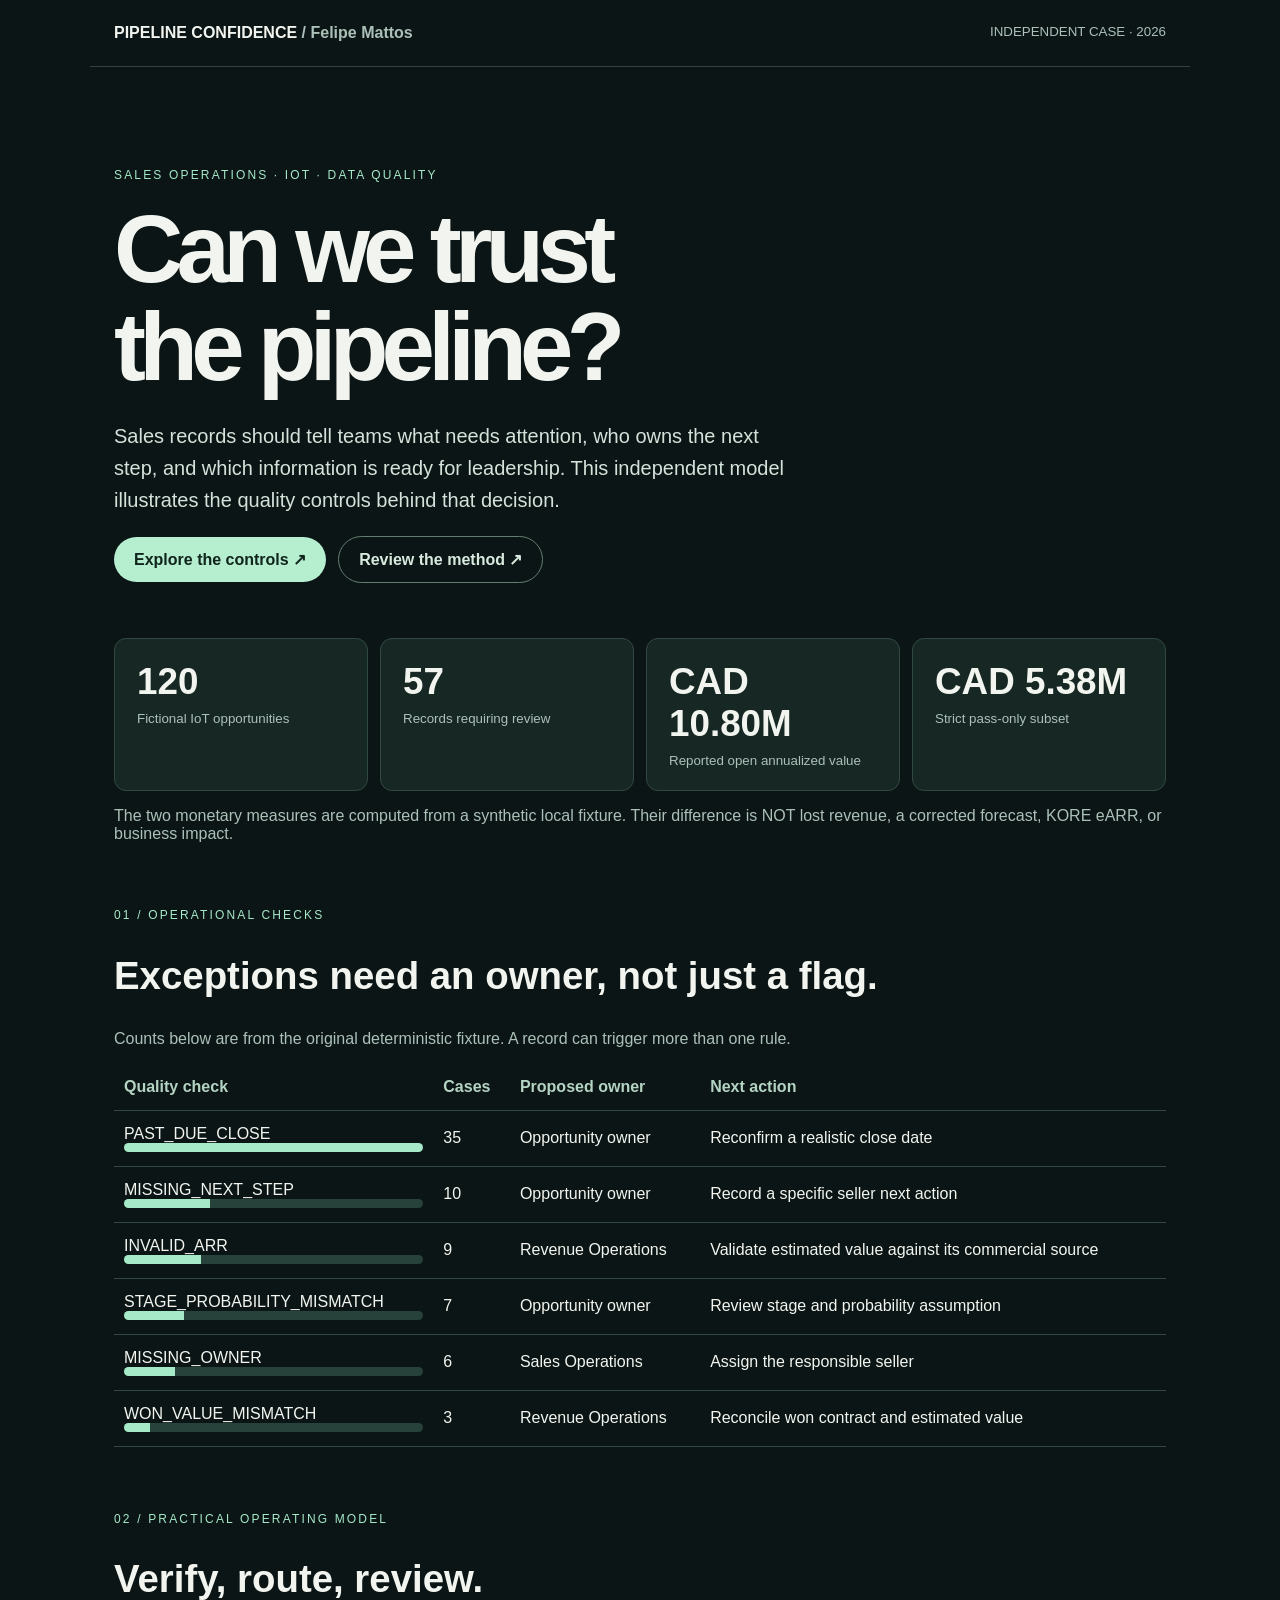
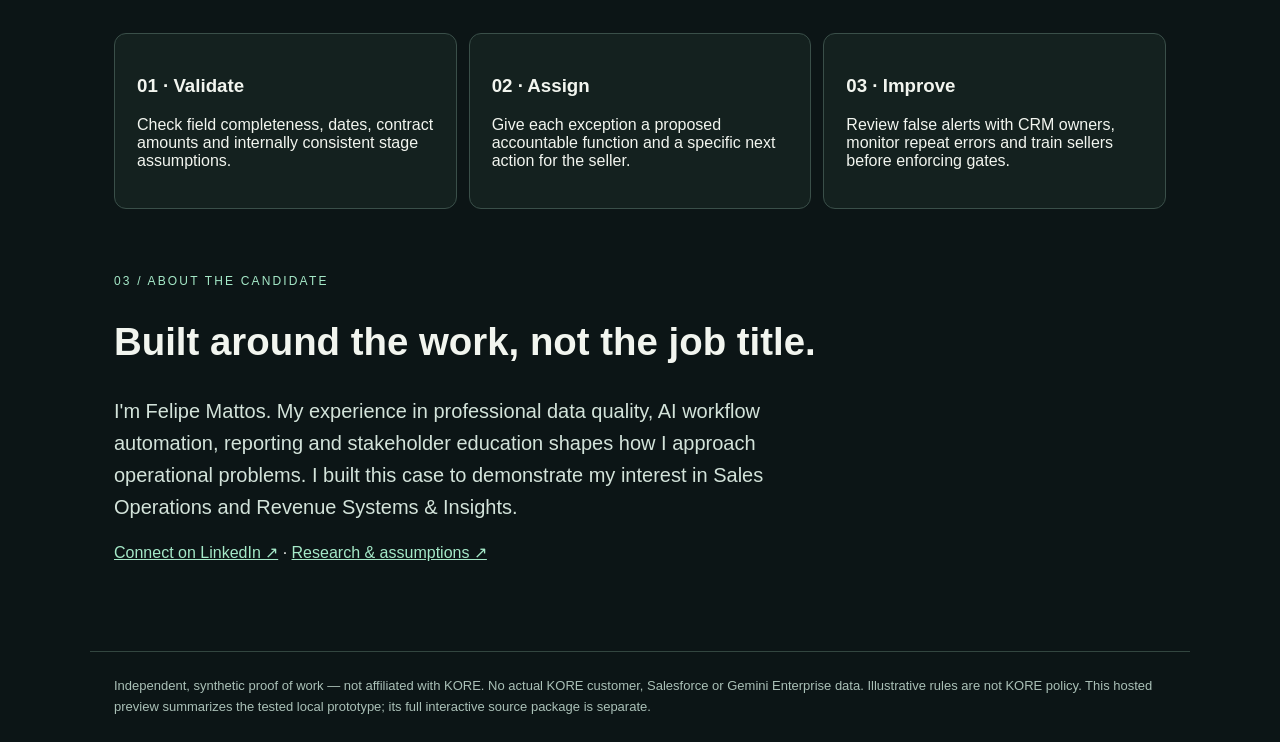
==== index.html @ 3bc719b6 "Publish initial transparent Pipeline Confidence case preview" ====
<!doctype html><html lang="en"><head><meta charset="utf-8"><meta name="viewport" content="width=device-width,initial-scale=1"><title>Pipeline Confidence | Felipe Mattos</title><meta name="description" content="Independent Sales Operations data quality case inspired by KORE. All records and metrics are synthetic."><style>:root{color-scheme:dark;font-family:Inter,Arial,sans-serif}*{box-sizing:border-box}body{background:#0c1516;color:#f2f5ef;margin:0}a{color:#a5e9c8}header,main,footer{max-width:1100px;margin:auto;padding:24px}header{display:flex;justify-content:space-between;border-bottom:1px solid #33413f}small,.muted{color:#abc1b8}h1{font-size:clamp(3rem,8vw,6rem);line-height:1.02;letter-spacing:-.07em;margin:18px 0 24px}h2{font-size:clamp(1.7rem,3vw,2.5rem)}.eyebrow{font-size:12px;letter-spacing:.18em;color:#a5e9c8;text-transform:uppercase}.lead{font-size:1.25rem;max-width:680px;color:#d3e3da;line-height:1.6}.hero{padding:65px 0 55px}.button{display:inline-block;background:#b6eed0;color:#10251c;text-decoration:none;border-radius:30px;padding:13px 20px;font-weight:700;margin-right:12px}.ghost{background:transparent;color:#d8eade;border:1px solid #637e70}.metrics{display:grid;grid-template-columns:repeat(4,1fr);gap:12px}.metric{background:#172824;border:1px solid #304940;border-radius:12px;padding:22px}.metric b{font-size:clamp(1.5rem,3vw,2.3rem);display:block}.metric small{display:block;margin-top:8px}.section{margin:65px 0}.grid{display:grid;grid-template-columns:repeat(3,1fr);gap:12px}.tile{border:1px solid #3a4f49;padding:22px;border-radius:12px;background:#14211f}table{width:100%;border-collapse:collapse;margin-top:16px}th,td{text-align:left;padding:14px 10px;border-bottom:1px solid #334640}th{color:#b4d4c3} .bar{height:9px;background:#27423a;border-radius:20px;overflow:hidden}.bar span{display:block;background:#a5e9c8;height:100%}footer{border-top:1px solid #334640;font-size:13px;color:#aac0b7;line-height:1.6} @media(max-width:750px){.metrics,.grid{grid-template-columns:1fr 1fr}.hero{padding-top:40px}}@media(max-width:500px){.metrics,.grid{grid-template-columns:1fr}header{flex-wrap:wrap;gap:8px}}</style></head><body><header><strong>PIPELINE CONFIDENCE <span class="muted">/ Felipe Mattos</span></strong><small>INDEPENDENT CASE · 2026</small></header><main><section class="hero"><p class="eyebrow">Sales Operations · IoT · Data Quality</p><h1>Can we trust<br>the pipeline?</h1><p class="lead">Sales records should tell teams what needs attention, who owns the next step, and which information is ready for leadership. This independent model illustrates the quality controls behind that decision.</p><a class="button" href="#controls">Explore the controls ↗</a><a class="button ghost" href="https://github.com/felipervm/kore-pipeline-confidence">Review the method ↗</a></section><section class="metrics" aria-label="Synthetic case metrics"><div class="metric"><b>120</b><small>Fictional IoT opportunities</small></div><div class="metric"><b>57</b><small>Records requiring review</small></div><div class="metric"><b>CAD 10.80M</b><small>Reported open annualized value</small></div><div class="metric"><b>CAD 5.38M</b><small>Strict pass-only subset</small></div></section><p class="muted">The two monetary measures are computed from a synthetic local fixture. Their difference is NOT lost revenue, a corrected forecast, KORE eARR, or business impact.</p><section class="section" id="controls"><p class="eyebrow">01 / Operational checks</p><h2>Exceptions need an owner, not just a flag.</h2><p class="muted">Counts below are from the original deterministic fixture. A record can trigger more than one rule.</p><div id="control-list"></div></section><section class="section"><p class="eyebrow">02 / Practical operating model</p><h2>Verify, route, review.</h2><div class="grid"><div class="tile"><h3>01 · Validate</h3><p>Check field completeness, dates, contract amounts and internally consistent stage assumptions.</p></div><div class="tile"><h3>02 · Assign</h3><p>Give each exception a proposed accountable function and a specific next action for the seller.</p></div><div class="tile"><h3>03 · Improve</h3><p>Review false alerts with CRM owners, monitor repeat errors and train sellers before enforcing gates.</p></div></div></section><section class="section"><p class="eyebrow">03 / About the candidate</p><h2>Built around the work, not the job title.</h2><p class="lead">I'm Felipe Mattos. My experience in professional data quality, AI workflow automation, reporting and stakeholder education shapes how I approach operational problems. I built this case to demonstrate my interest in Sales Operations and Revenue Systems & Insights.</p><p><a href="https://www.linkedin.com/in/felipervm/">Connect on LinkedIn ↗</a> · <a href="https://github.com/felipervm/kore-pipeline-confidence/blob/main/PROJECT_CONTEXT.md">Research & assumptions ↗</a></p></section></main><footer>Independent, synthetic proof of work — not affiliated with KORE. No actual KORE customer, Salesforce or Gemini Enterprise data. Illustrative rules are not KORE policy. This hosted preview summarizes the tested local prototype; its full interactive source package is separate.</footer><script>const items=[["PAST_DUE_CLOSE",35,"Opportunity owner","Reconfirm a realistic close date"],["MISSING_NEXT_STEP",10,"Opportunity owner","Record a specific seller next action"],["INVALID_ARR",9,"Revenue Operations","Validate estimated value against its commercial source"],["STAGE_PROBABILITY_MISMATCH",7,"Opportunity owner","Review stage and probability assumption"],["MISSING_OWNER",6,"Sales Operations","Assign the responsible seller"],["WON_VALUE_MISMATCH",3,"Revenue Operations","Reconcile won contract and estimated value"]];document.getElementById('control-list').innerHTML='<table><thead><tr><th>Quality check</th><th>Cases</th><th>Proposed owner</th><th>Next action</th></tr></thead><tbody>'+items.map(x=>'<tr><td>'+x[0]+'<div class="bar"><span style="width:'+(x[1]/35*100)+'%"></span></div></td><td>'+x[1]+'</td><td>'+x[2]+'</td><td>'+x[3]+'</td></tr>').join('')+'</tbody></table>';</script></body></html>
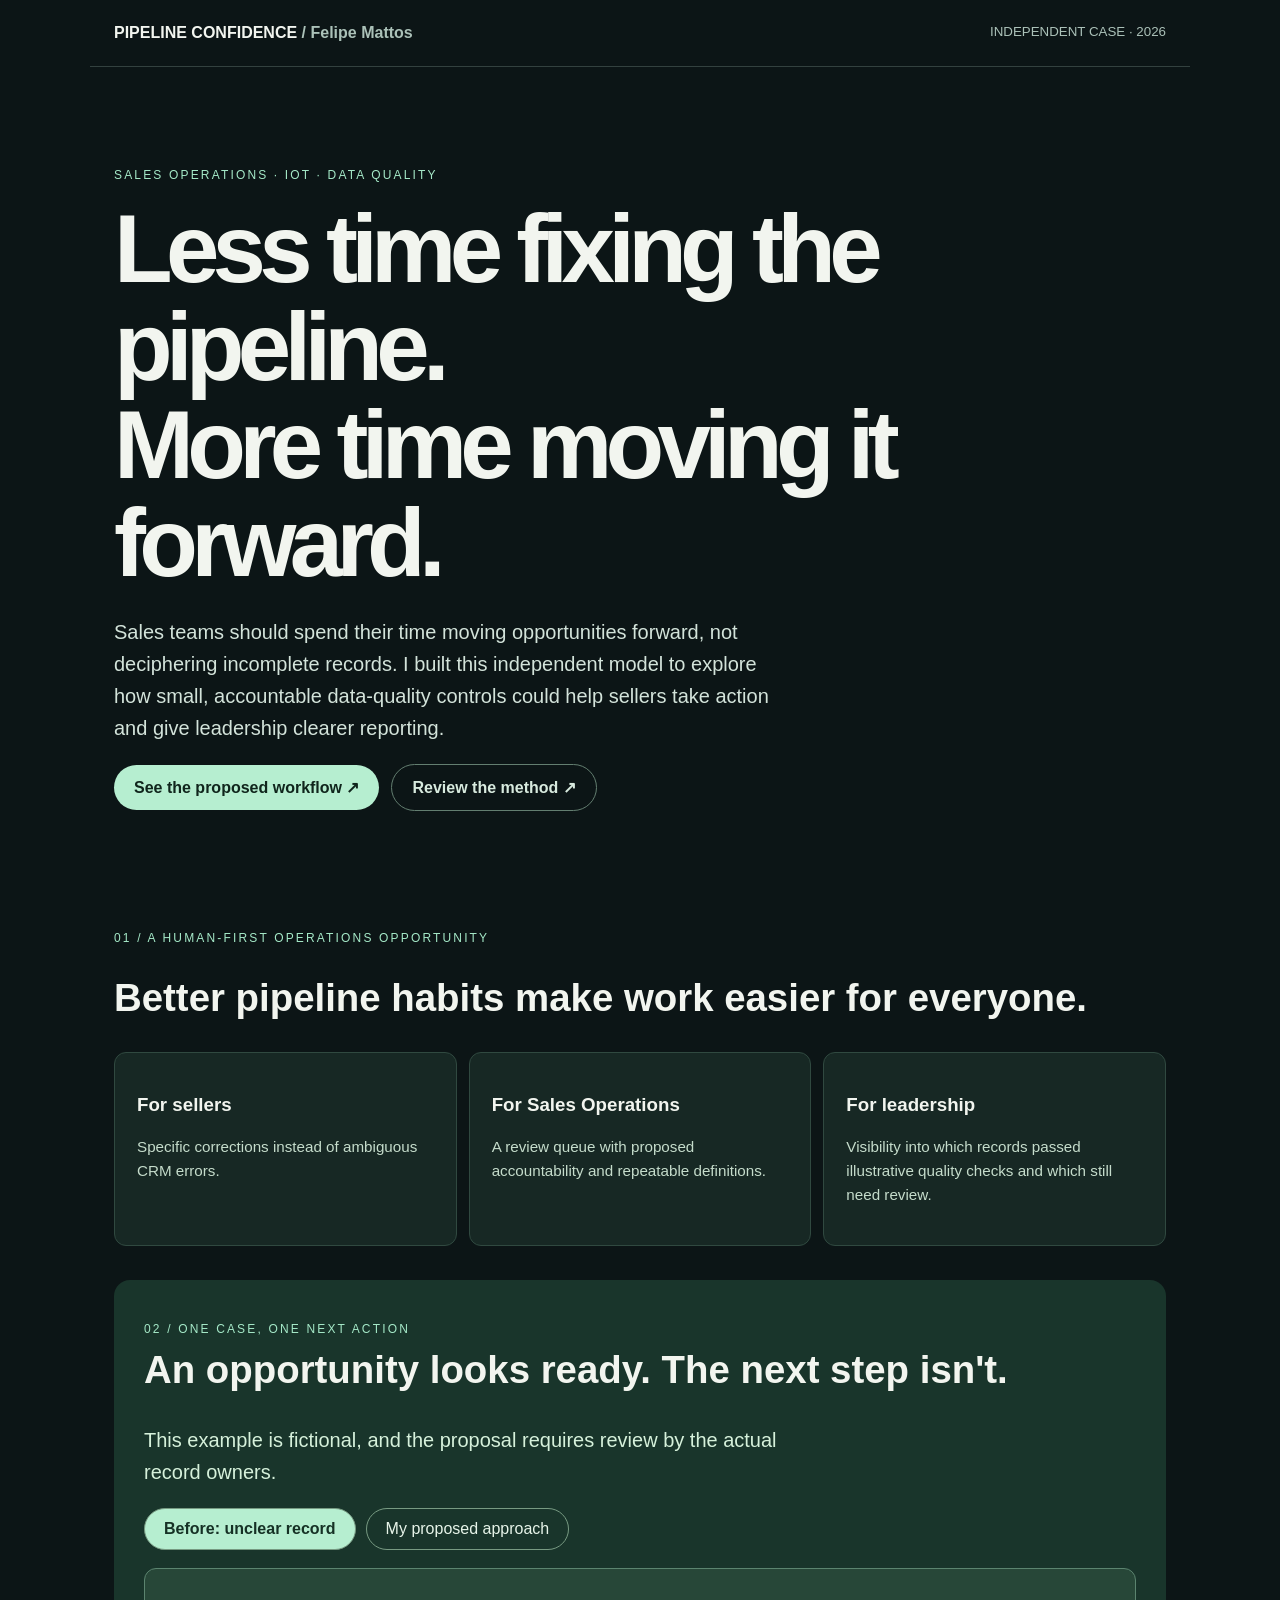
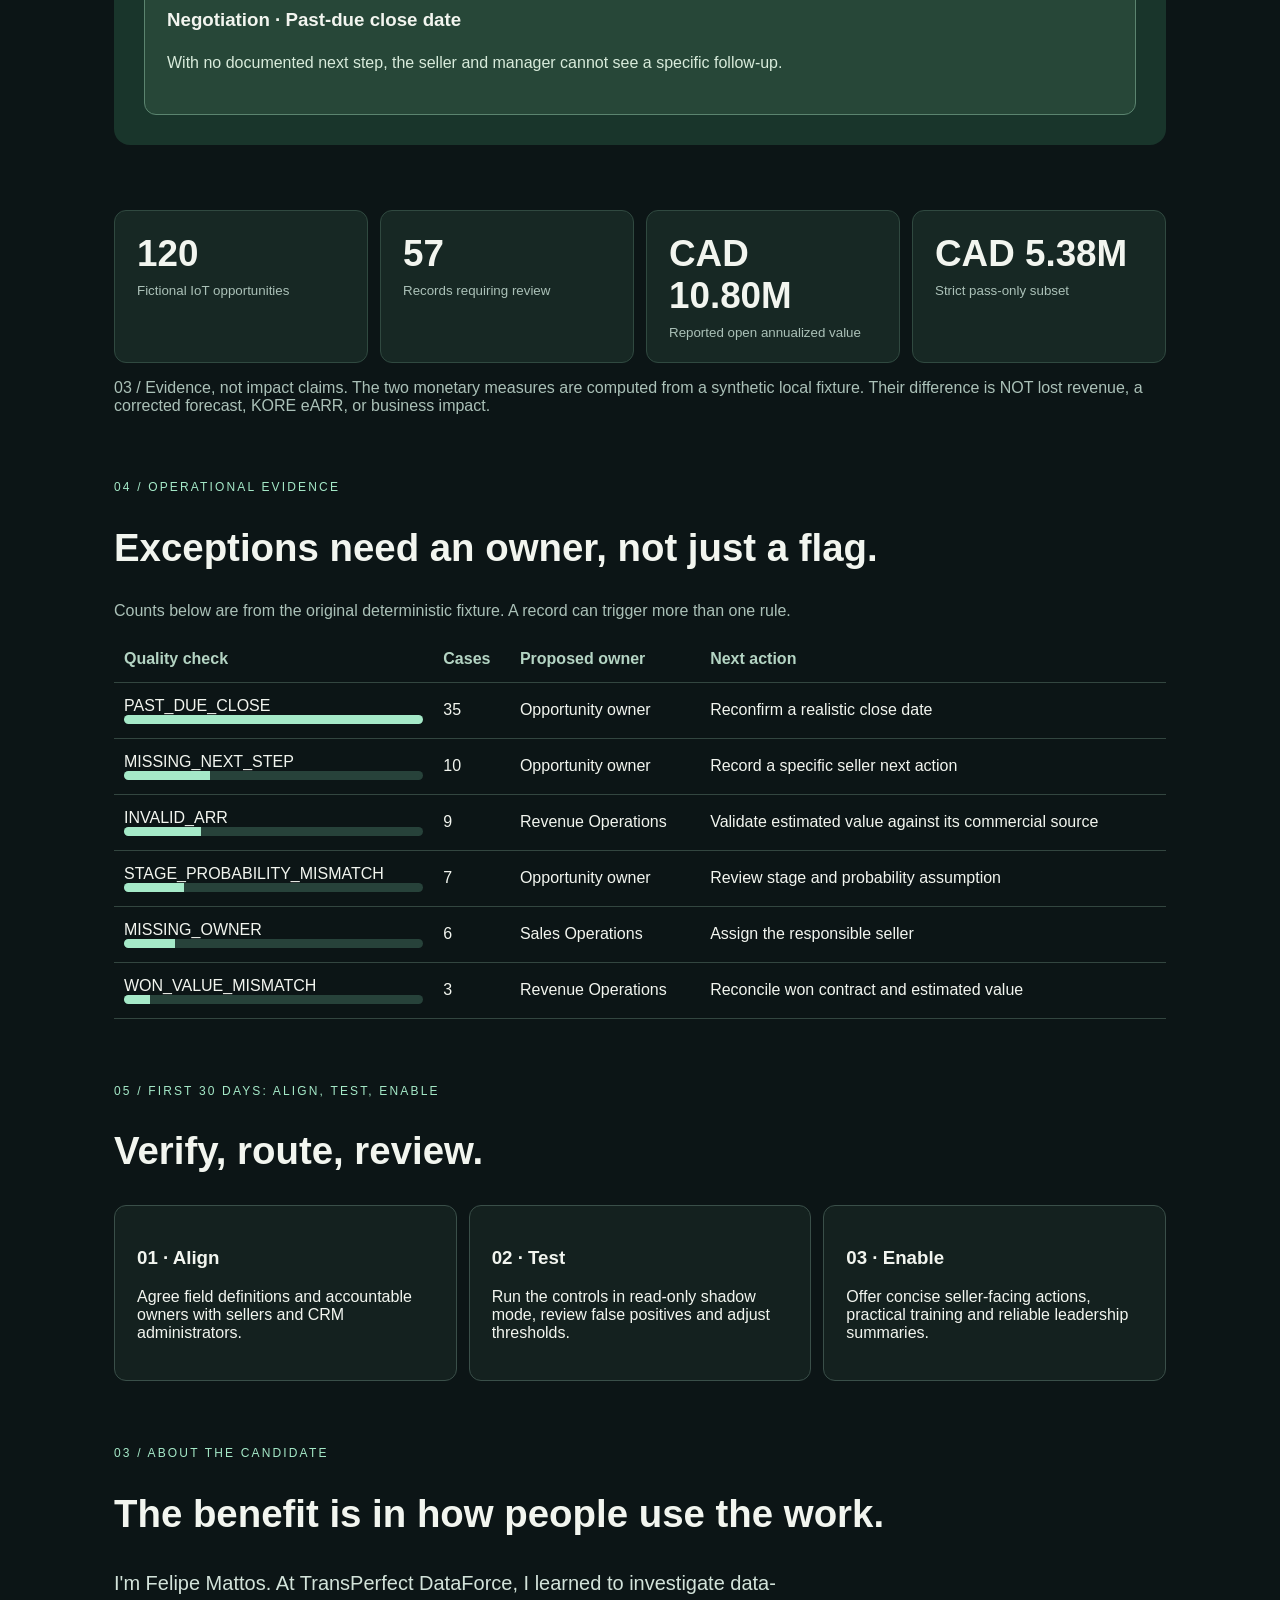
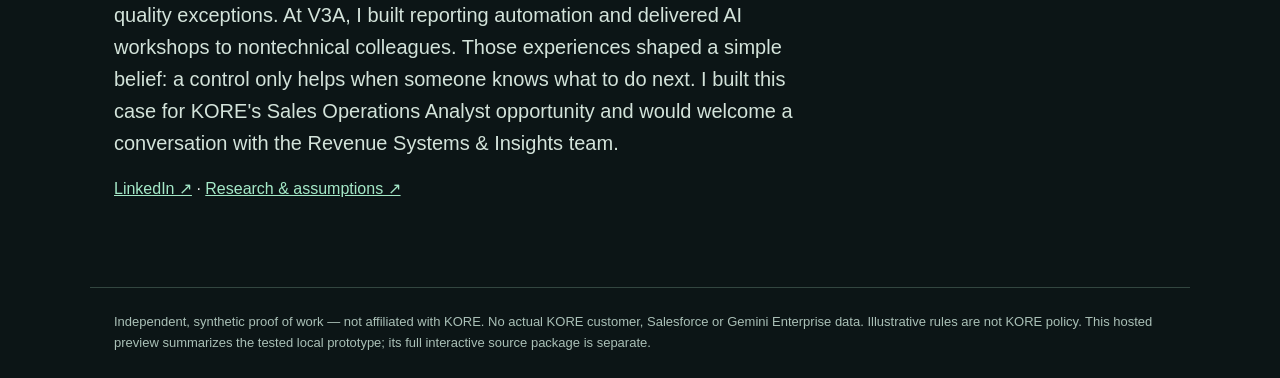
==== commit 5eba26bf: "Reframe public page around seller value and Know Feel Do" ====
--- a/index.html
+++ b/index.html
@@ -1 +1 @@
-<!doctype html><html lang="en"><head><meta charset="utf-8"><meta name="viewport" content="width=device-width,initial-scale=1"><title>Pipeline Confidence | Felipe Mattos</title><meta name="description" content="Independent Sales Operations data quality case inspired by KORE. All records and metrics are synthetic."><style>:root{color-scheme:dark;font-family:Inter,Arial,sans-serif}*{box-sizing:border-box}body{background:#0c1516;color:#f2f5ef;margin:0}a{color:#a5e9c8}header,main,footer{max-width:1100px;margin:auto;padding:24px}header{display:flex;justify-content:space-between;border-bottom:1px solid #33413f}small,.muted{color:#abc1b8}h1{font-size:clamp(3rem,8vw,6rem);line-height:1.02;letter-spacing:-.07em;margin:18px 0 24px}h2{font-size:clamp(1.7rem,3vw,2.5rem)}.eyebrow{font-size:12px;letter-spacing:.18em;color:#a5e9c8;text-transform:uppercase}.lead{font-size:1.25rem;max-width:680px;color:#d3e3da;line-height:1.6}.hero{padding:65px 0 55px}.button{display:inline-block;background:#b6eed0;color:#10251c;text-decoration:none;border-radius:30px;padding:13px 20px;font-weight:700;margin-right:12px}.ghost{background:transparent;color:#d8eade;border:1px solid #637e70}.metrics{display:grid;grid-template-columns:repeat(4,1fr);gap:12px}.metric{background:#172824;border:1px solid #304940;border-radius:12px;padding:22px}.metric b{font-size:clamp(1.5rem,3vw,2.3rem);display:block}.metric small{display:block;margin-top:8px}.section{margin:65px 0}.grid{display:grid;grid-template-columns:repeat(3,1fr);gap:12px}.tile{border:1px solid #3a4f49;padding:22px;border-radius:12px;background:#14211f}table{width:100%;border-collapse:collapse;margin-top:16px}th,td{text-align:left;padding:14px 10px;border-bottom:1px solid #334640}th{color:#b4d4c3} .bar{height:9px;background:#27423a;border-radius:20px;overflow:hidden}.bar span{display:block;background:#a5e9c8;height:100%}footer{border-top:1px solid #334640;font-size:13px;color:#aac0b7;line-height:1.6} @media(max-width:750px){.metrics,.grid{grid-template-columns:1fr 1fr}.hero{padding-top:40px}}@media(max-width:500px){.metrics,.grid{grid-template-columns:1fr}header{flex-wrap:wrap;gap:8px}}</style></head><body><header><strong>PIPELINE CONFIDENCE <span class="muted">/ Felipe Mattos</span></strong><small>INDEPENDENT CASE · 2026</small></header><main><section class="hero"><p class="eyebrow">Sales Operations · IoT · Data Quality</p><h1>Can we trust<br>the pipeline?</h1><p class="lead">Sales records should tell teams what needs attention, who owns the next step, and which information is ready for leadership. This independent model illustrates the quality controls behind that decision.</p><a class="button" href="#controls">Explore the controls ↗</a><a class="button ghost" href="https://github.com/felipervm/kore-pipeline-confidence">Review the method ↗</a></section><section class="metrics" aria-label="Synthetic case metrics"><div class="metric"><b>120</b><small>Fictional IoT opportunities</small></div><div class="metric"><b>57</b><small>Records requiring review</small></div><div class="metric"><b>CAD 10.80M</b><small>Reported open annualized value</small></div><div class="metric"><b>CAD 5.38M</b><small>Strict pass-only subset</small></div></section><p class="muted">The two monetary measures are computed from a synthetic local fixture. Their difference is NOT lost revenue, a corrected forecast, KORE eARR, or business impact.</p><section class="section" id="controls"><p class="eyebrow">01 / Operational checks</p><h2>Exceptions need an owner, not just a flag.</h2><p class="muted">Counts below are from the original deterministic fixture. A record can trigger more than one rule.</p><div id="control-list"></div></section><section class="section"><p class="eyebrow">02 / Practical operating model</p><h2>Verify, route, review.</h2><div class="grid"><div class="tile"><h3>01 · Validate</h3><p>Check field completeness, dates, contract amounts and internally consistent stage assumptions.</p></div><div class="tile"><h3>02 · Assign</h3><p>Give each exception a proposed accountable function and a specific next action for the seller.</p></div><div class="tile"><h3>03 · Improve</h3><p>Review false alerts with CRM owners, monitor repeat errors and train sellers before enforcing gates.</p></div></div></section><section class="section"><p class="eyebrow">03 / About the candidate</p><h2>Built around the work, not the job title.</h2><p class="lead">I'm Felipe Mattos. My experience in professional data quality, AI workflow automation, reporting and stakeholder education shapes how I approach operational problems. I built this case to demonstrate my interest in Sales Operations and Revenue Systems & Insights.</p><p><a href="https://www.linkedin.com/in/felipervm/">Connect on LinkedIn ↗</a> · <a href="https://github.com/felipervm/kore-pipeline-confidence/blob/main/PROJECT_CONTEXT.md">Research & assumptions ↗</a></p></section></main><footer>Independent, synthetic proof of work — not affiliated with KORE. No actual KORE customer, Salesforce or Gemini Enterprise data. Illustrative rules are not KORE policy. This hosted preview summarizes the tested local prototype; its full interactive source package is separate.</footer><script>const items=[["PAST_DUE_CLOSE",35,"Opportunity owner","Reconfirm a realistic close date"],["MISSING_NEXT_STEP",10,"Opportunity owner","Record a specific seller next action"],["INVALID_ARR",9,"Revenue Operations","Validate estimated value against its commercial source"],["STAGE_PROBABILITY_MISMATCH",7,"Opportunity owner","Review stage and probability assumption"],["MISSING_OWNER",6,"Sales Operations","Assign the responsible seller"],["WON_VALUE_MISMATCH",3,"Revenue Operations","Reconcile won contract and estimated value"]];document.getElementById('control-list').innerHTML='<table><thead><tr><th>Quality check</th><th>Cases</th><th>Proposed owner</th><th>Next action</th></tr></thead><tbody>'+items.map(x=>'<tr><td>'+x[0]+'<div class="bar"><span style="width:'+(x[1]/35*100)+'%"></span></div></td><td>'+x[1]+'</td><td>'+x[2]+'</td><td>'+x[3]+'</td></tr>').join('')+'</tbody></table>';</script></body></html>+<!doctype html><html lang="en"><head><meta charset="utf-8"><meta name="viewport" content="width=device-width,initial-scale=1"><title>Pipeline Confidence | Felipe Mattos</title><meta name="description" content="Independent Sales Operations data quality case inspired by KORE. All records and metrics are synthetic."><style>:root{color-scheme:dark;font-family:Inter,Arial,sans-serif}*{box-sizing:border-box}body{background:#0c1516;color:#f2f5ef;margin:0}a{color:#a5e9c8}header,main,footer{max-width:1100px;margin:auto;padding:24px}header{display:flex;justify-content:space-between;border-bottom:1px solid #33413f}small,.muted{color:#abc1b8}h1{font-size:clamp(3rem,8vw,6rem);line-height:1.02;letter-spacing:-.07em;margin:18px 0 24px}h2{font-size:clamp(1.7rem,3vw,2.5rem)}.eyebrow{font-size:12px;letter-spacing:.18em;color:#a5e9c8;text-transform:uppercase}.lead{font-size:1.25rem;max-width:680px;color:#d3e3da;line-height:1.6}.hero{padding:65px 0 55px}.button{display:inline-block;background:#b6eed0;color:#10251c;text-decoration:none;border-radius:30px;padding:13px 20px;font-weight:700;margin-right:12px}.ghost{background:transparent;color:#d8eade;border:1px solid #637e70}.metrics{display:grid;grid-template-columns:repeat(4,1fr);gap:12px}.metric{background:#172824;border:1px solid #304940;border-radius:12px;padding:22px}.metric b{font-size:clamp(1.5rem,3vw,2.3rem);display:block}.metric small{display:block;margin-top:8px}.section{margin:65px 0}.grid{display:grid;grid-template-columns:repeat(3,1fr);gap:12px}.tile{border:1px solid #3a4f49;padding:22px;border-radius:12px;background:#14211f}table{width:100%;border-collapse:collapse;margin-top:16px}th,td{text-align:left;padding:14px 10px;border-bottom:1px solid #334640}th{color:#b4d4c3} .bar{height:9px;background:#27423a;border-radius:20px;overflow:hidden}.bar span{display:block;background:#a5e9c8;height:100%}footer{border-top:1px solid #334640;font-size:13px;color:#aac0b7;line-height:1.6} @media(max-width:750px){.metrics,.grid{grid-template-columns:1fr 1fr}.hero{padding-top:40px}}@media(max-width:500px){.metrics,.grid{grid-template-columns:1fr}header{flex-wrap:wrap;gap:8px}}.story{background:#19352b;border-radius:16px;padding:30px;margin-top:34px}.story h2{margin-top:6px}.story .lead{color:#d6f1db}.story-buttons{display:flex;gap:10px;flex-wrap:wrap;margin:18px 0}.story-buttons button{font:inherit;border:1px solid #779a82;border-radius:25px;padding:11px 19px;background:transparent;color:#e7f4e9;cursor:pointer}.story-buttons button[aria-pressed="true"]{background:#b6eed0;color:#163125;font-weight:700}.story-result{border:1px solid #5b846f;border-radius:12px;padding:22px;background:#274738;min-height:130px}.story-result p{line-height:1.6;color:#d8ebdb}.proof{display:grid;grid-template-columns:repeat(3,1fr);gap:12px}.proof div{background:#172824;border:1px solid #304940;border-radius:12px;padding:22px}.proof p{color:#c5dccb;font-size:.95rem;line-height:1.6}@media(max-width:720px){.proof{grid-template-columns:1fr}}@media(prefers-reduced-motion:reduce){html{scroll-behavior:auto}}</style></head><body><header><strong>PIPELINE CONFIDENCE <span class="muted">/ Felipe Mattos</span></strong><small>INDEPENDENT CASE · 2026</small></header><main><section class="hero"><p class="eyebrow">Sales Operations · IoT · Data Quality</p><h1>Less time fixing the pipeline.<br>More time moving it forward.</h1><p class="lead">Sales teams should spend their time moving opportunities forward, not deciphering incomplete records. I built this independent model to explore how small, accountable data-quality controls could help sellers take action and give leadership clearer reporting.</p><a class="button" href="#workflow">See the proposed workflow ↗</a><a class="button ghost" href="https://github.com/felipervm/kore-pipeline-confidence">Review the method ↗</a></section><section id="workflow" class="section"><p class="eyebrow">01 / A human-first operations opportunity</p><h2>Better pipeline habits make work easier for everyone.</h2><div class="proof"><div><h3>For sellers</h3><p>Specific corrections instead of ambiguous CRM errors.</p></div><div><h3>For Sales Operations</h3><p>A review queue with proposed accountability and repeatable definitions.</p></div><div><h3>For leadership</h3><p>Visibility into which records passed illustrative quality checks and which still need review.</p></div></div><div class="story"><p class="eyebrow">02 / One case, one next action</p><h2>An opportunity looks ready. The next step isn't.</h2><p class="lead">This example is fictional, and the proposal requires review by the actual record owners.</p><div class="story-buttons"><button id="case-before" aria-pressed="true">Before: unclear record</button><button id="case-after" aria-pressed="false">My proposed approach</button></div><div class="story-result" id="case-result" aria-live="polite"><h3>Negotiation · Past-due close date</h3><p>With no documented next step, the seller and manager cannot see a specific follow-up.</p></div></div></section><section class="metrics" aria-label="Synthetic case metrics"><div class="metric"><b>120</b><small>Fictional IoT opportunities</small></div><div class="metric"><b>57</b><small>Records requiring review</small></div><div class="metric"><b>CAD 10.80M</b><small>Reported open annualized value</small></div><div class="metric"><b>CAD 5.38M</b><small>Strict pass-only subset</small></div></section><p class="muted">03 / Evidence, not impact claims. The two monetary measures are computed from a synthetic local fixture. Their difference is NOT lost revenue, a corrected forecast, KORE eARR, or business impact.</p><section class="section" id="controls"><p class="eyebrow">04 / Operational evidence</p><h2>Exceptions need an owner, not just a flag.</h2><p class="muted">Counts below are from the original deterministic fixture. A record can trigger more than one rule.</p><div id="control-list"></div></section><section class="section"><p class="eyebrow">05 / First 30 days: align, test, enable</p><h2>Verify, route, review.</h2><div class="grid"><div class="tile"><h3>01 · Align</h3><p>Agree field definitions and accountable owners with sellers and CRM administrators.</p></div><div class="tile"><h3>02 · Test</h3><p>Run the controls in read-only shadow mode, review false positives and adjust thresholds.</p></div><div class="tile"><h3>03 · Enable</h3><p>Offer concise seller-facing actions, practical training and reliable leadership summaries.</p></div></div></section><section class="section"><p class="eyebrow">03 / About the candidate</p><h2>The benefit is in how people use the work.</h2><p class="lead">I'm Felipe Mattos. At TransPerfect DataForce, I learned to investigate data-quality exceptions. At V3A, I built reporting automation and delivered AI workshops to nontechnical colleagues. Those experiences shaped a simple belief: a control only helps when someone knows what to do next. I built this case for KORE's Sales Operations Analyst opportunity and would welcome a conversation with the Revenue Systems & Insights team.</p><p><a href="https://www.linkedin.com/in/felipervm/">LinkedIn ↗</a> · <a href="https://github.com/felipervm/kore-pipeline-confidence/blob/main/PROJECT_CONTEXT.md">Research & assumptions ↗</a></p></section></main><footer>Independent, synthetic proof of work — not affiliated with KORE. No actual KORE customer, Salesforce or Gemini Enterprise data. Illustrative rules are not KORE policy. This hosted preview summarizes the tested local prototype; its full interactive source package is separate.</footer><script>const items=[["PAST_DUE_CLOSE",35,"Opportunity owner","Reconfirm a realistic close date"],["MISSING_NEXT_STEP",10,"Opportunity owner","Record a specific seller next action"],["INVALID_ARR",9,"Revenue Operations","Validate estimated value against its commercial source"],["STAGE_PROBABILITY_MISMATCH",7,"Opportunity owner","Review stage and probability assumption"],["MISSING_OWNER",6,"Sales Operations","Assign the responsible seller"],["WON_VALUE_MISMATCH",3,"Revenue Operations","Reconcile won contract and estimated value"]];document.getElementById('control-list').innerHTML='<table><thead><tr><th>Quality check</th><th>Cases</th><th>Proposed owner</th><th>Next action</th></tr></thead><tbody>'+items.map(x=>'<tr><td>'+x[0]+'<div class="bar"><span style="width:'+(x[1]/35*100)+'%"></span></div></td><td>'+x[1]+'</td><td>'+x[2]+'</td><td>'+x[3]+'</td></tr>').join('')+'</tbody></table>';</script><script>const b=document.getElementById('case-before'),a=document.getElementById('case-after'),r=document.getElementById('case-result');function scenario(done){b.setAttribute('aria-pressed',String(!done));a.setAttribute('aria-pressed',String(done));r.innerHTML=done?'<h3>One exception. One accountable next step.</h3><p>Flag the missing next step and stale date. Propose a request to the opportunity owner, with Sales Operations tracking the unresolved item. No automatic CRM change or commercial approval.</p>':'<h3>Negotiation · Past-due close date</h3><p>With no documented next step, the seller and manager cannot see a specific follow-up.</p>'}b.onclick=()=>scenario(false);a.onclick=()=>scenario(true)</script></body></html>
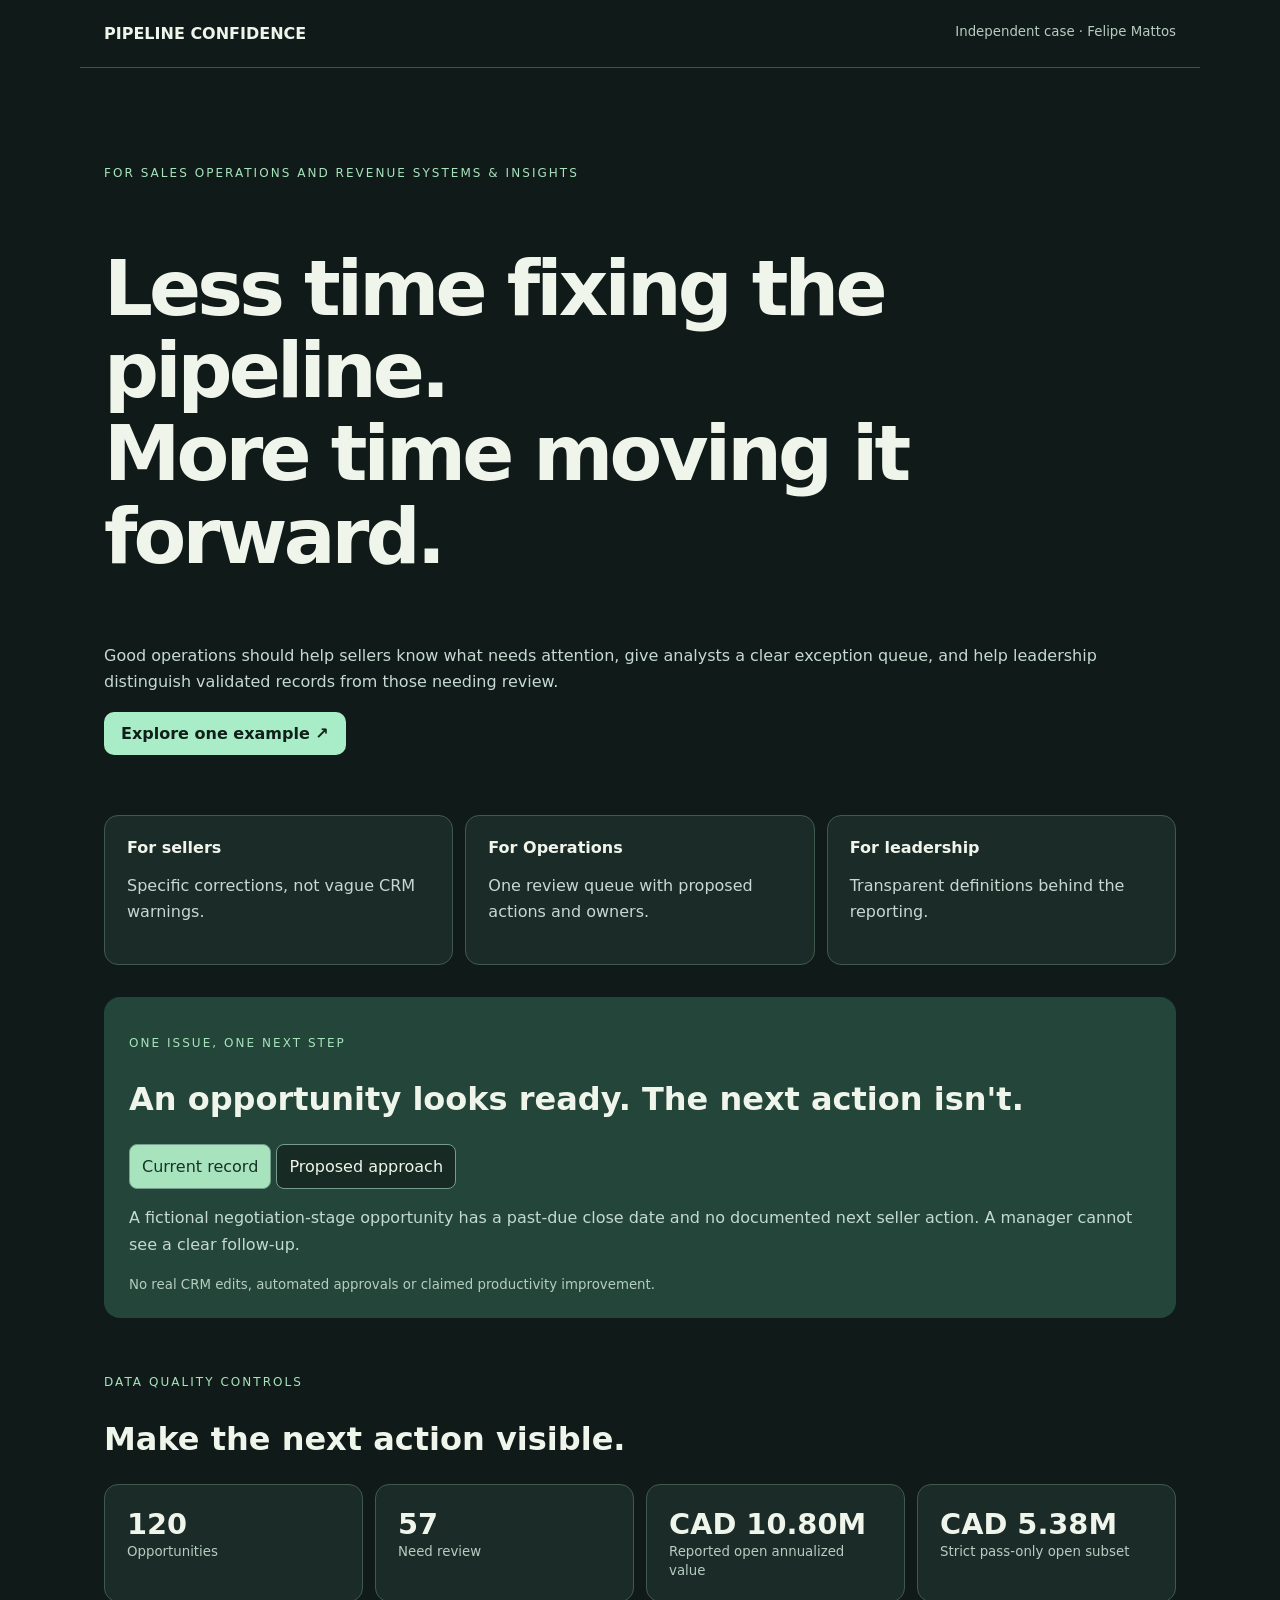
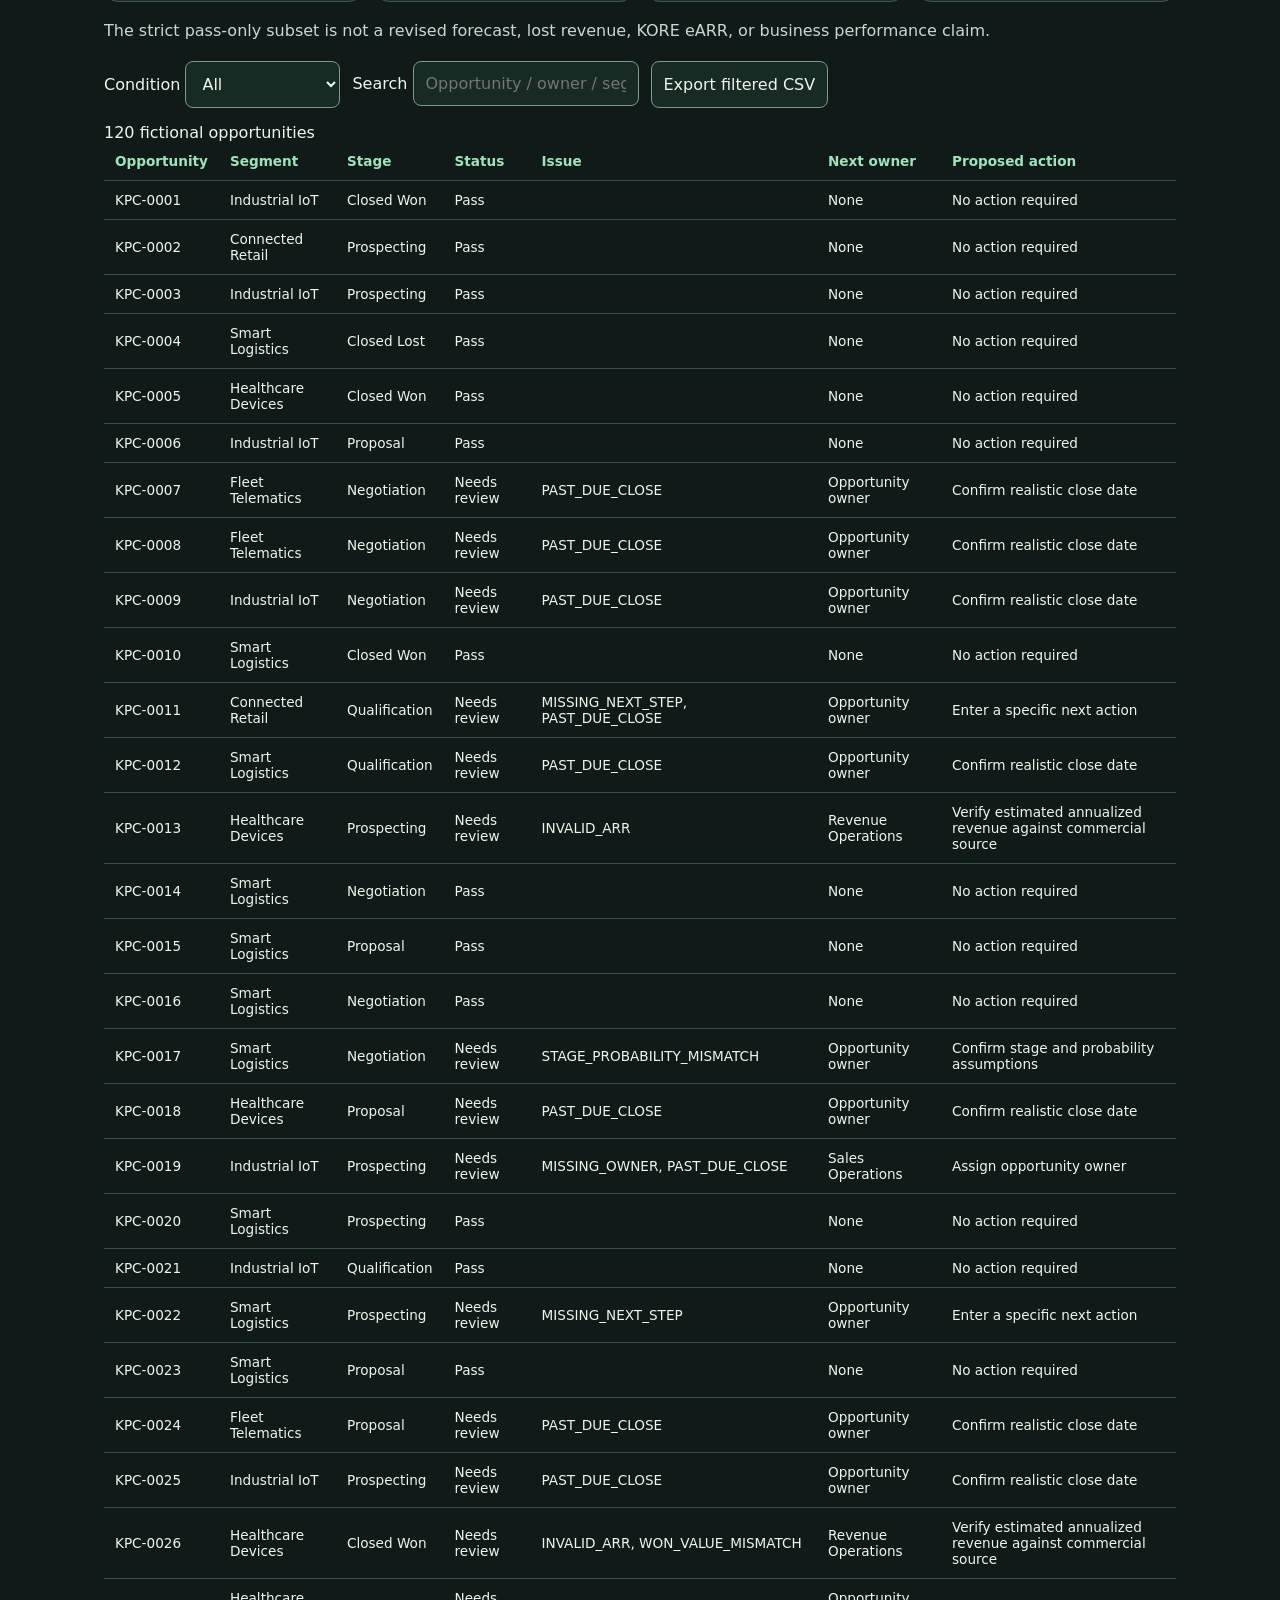
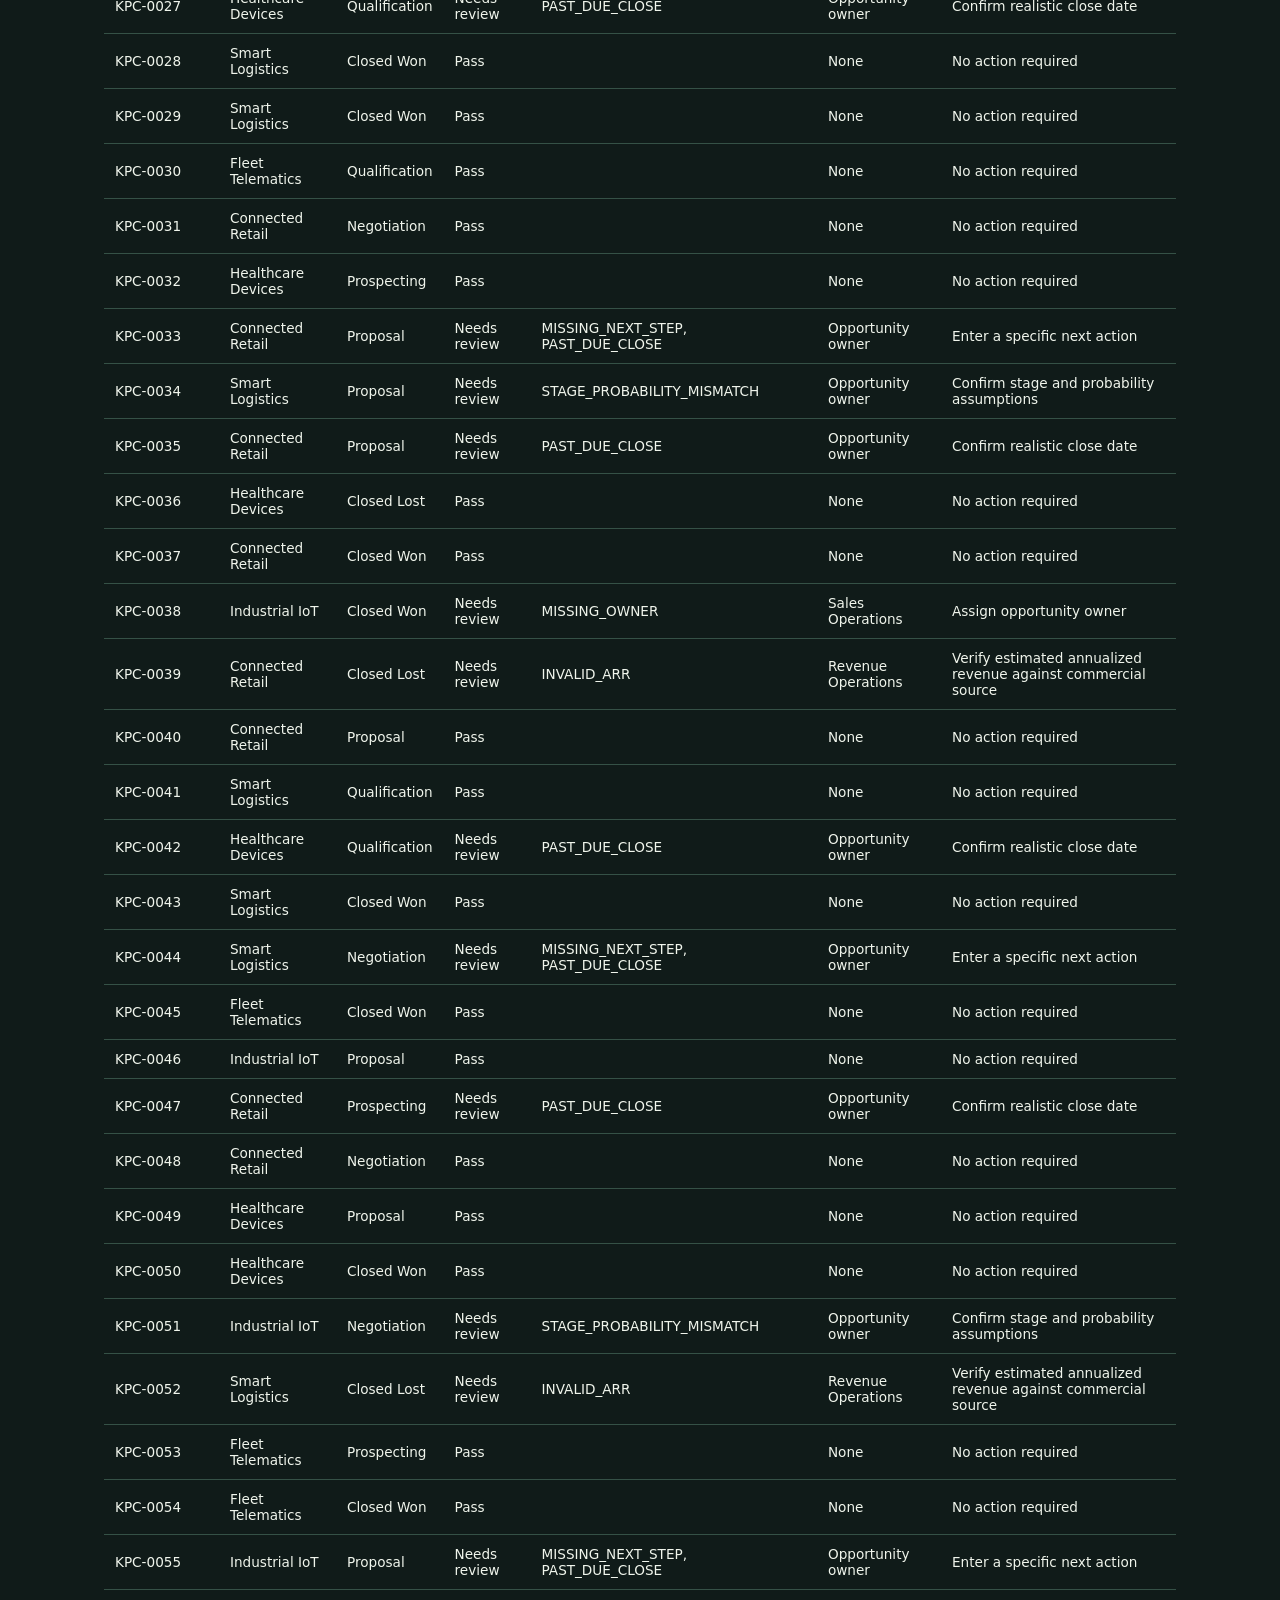
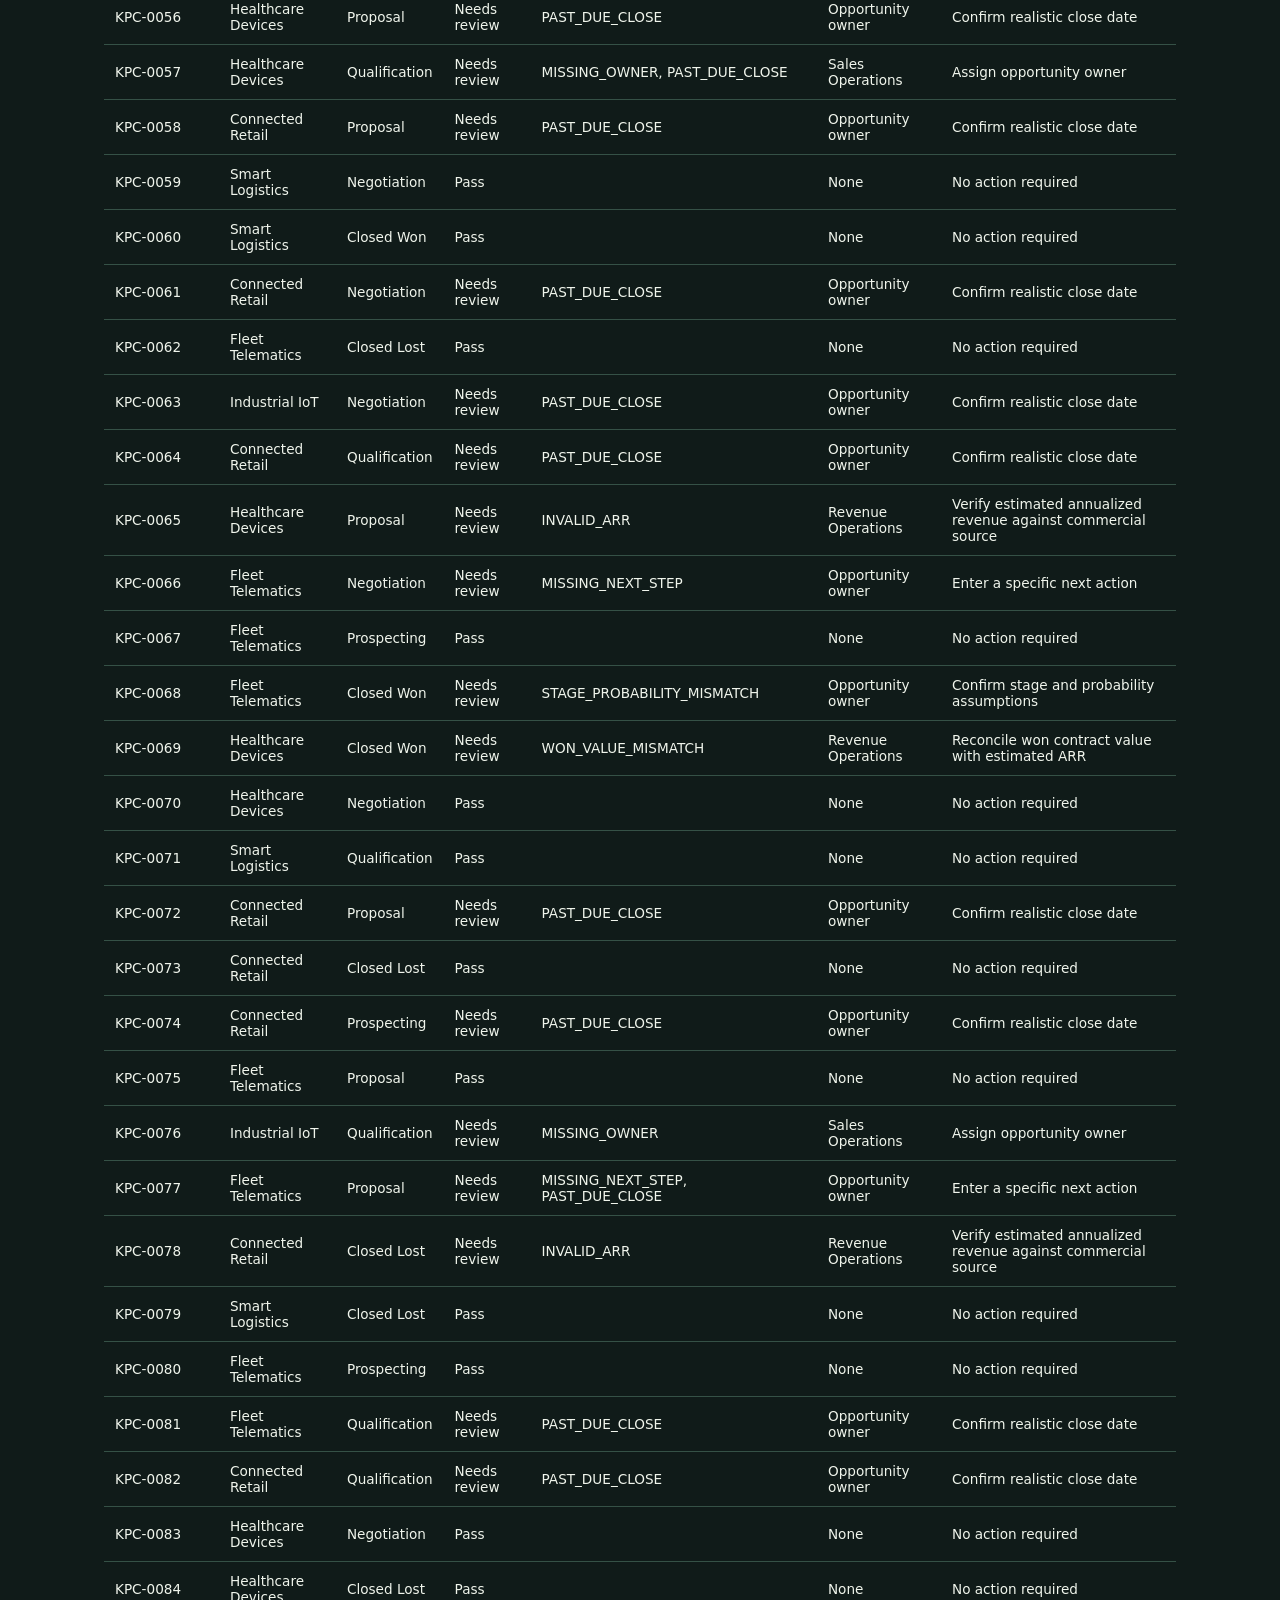
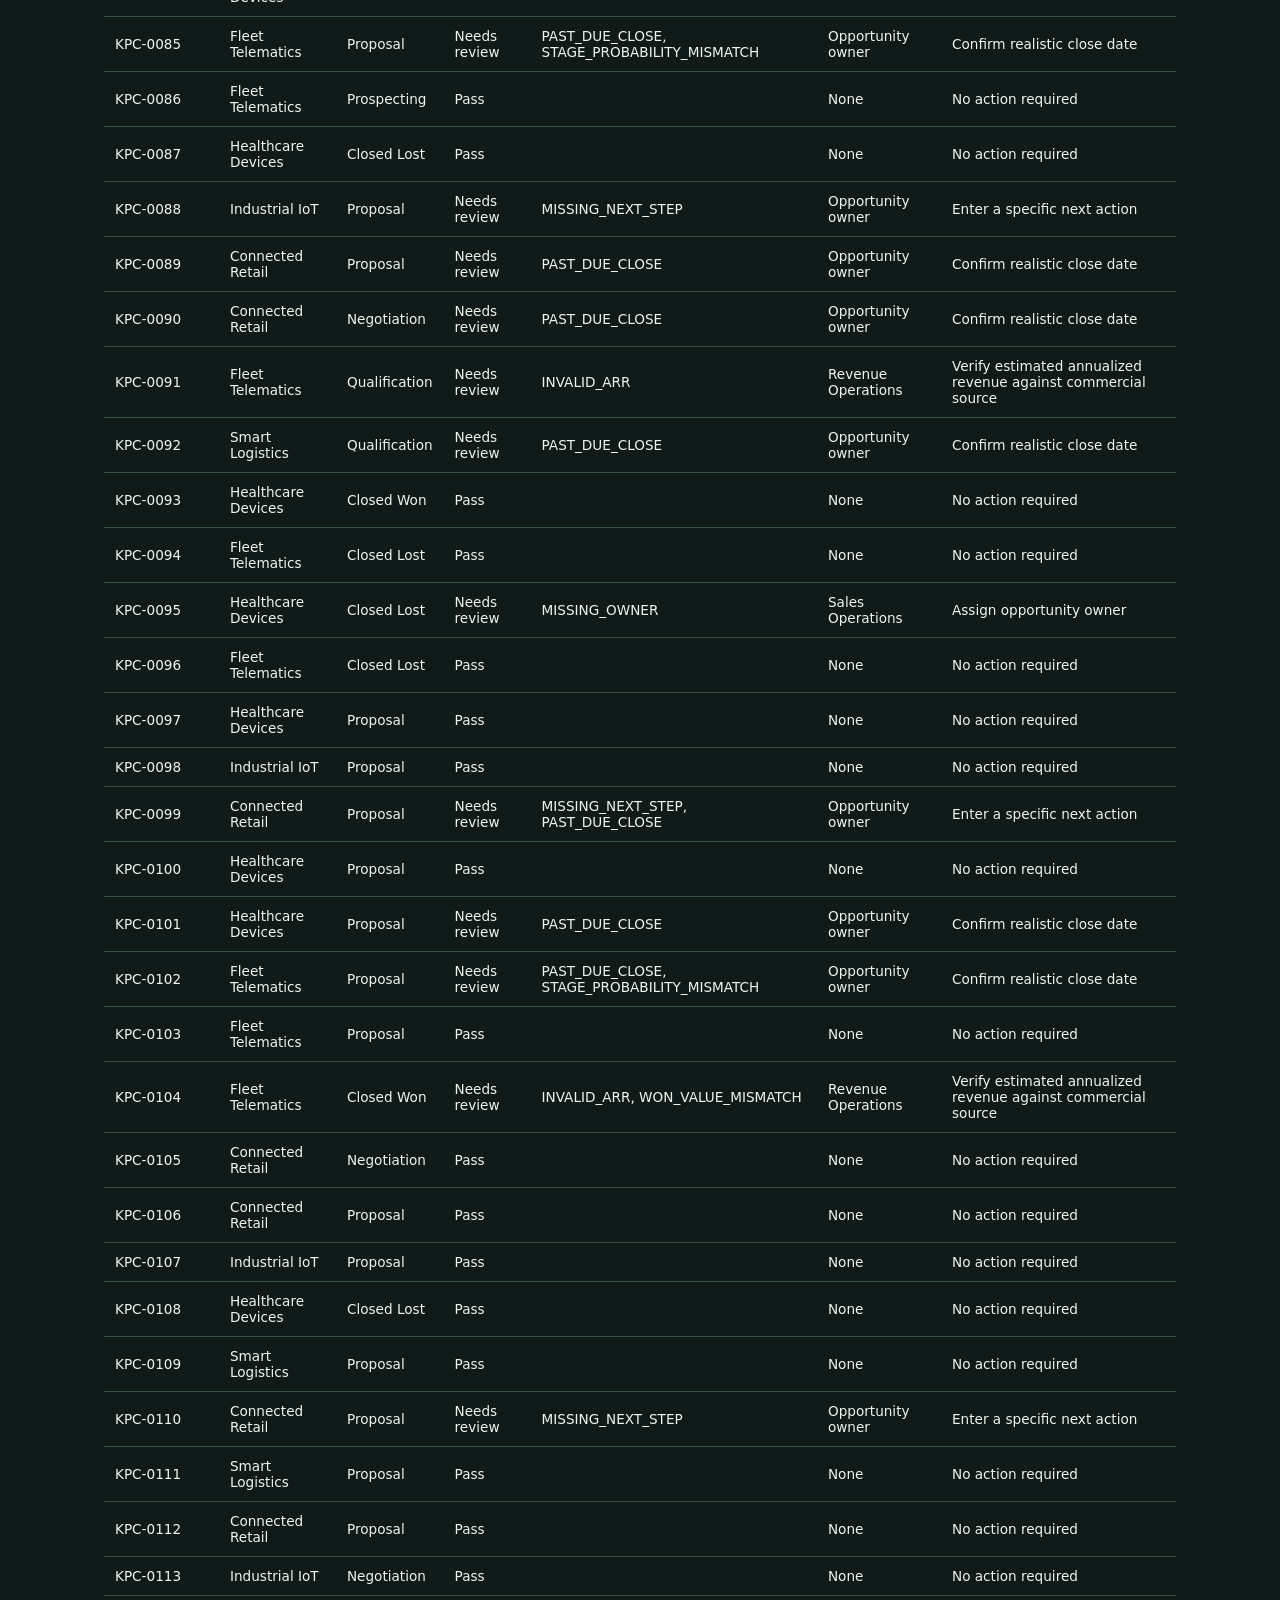
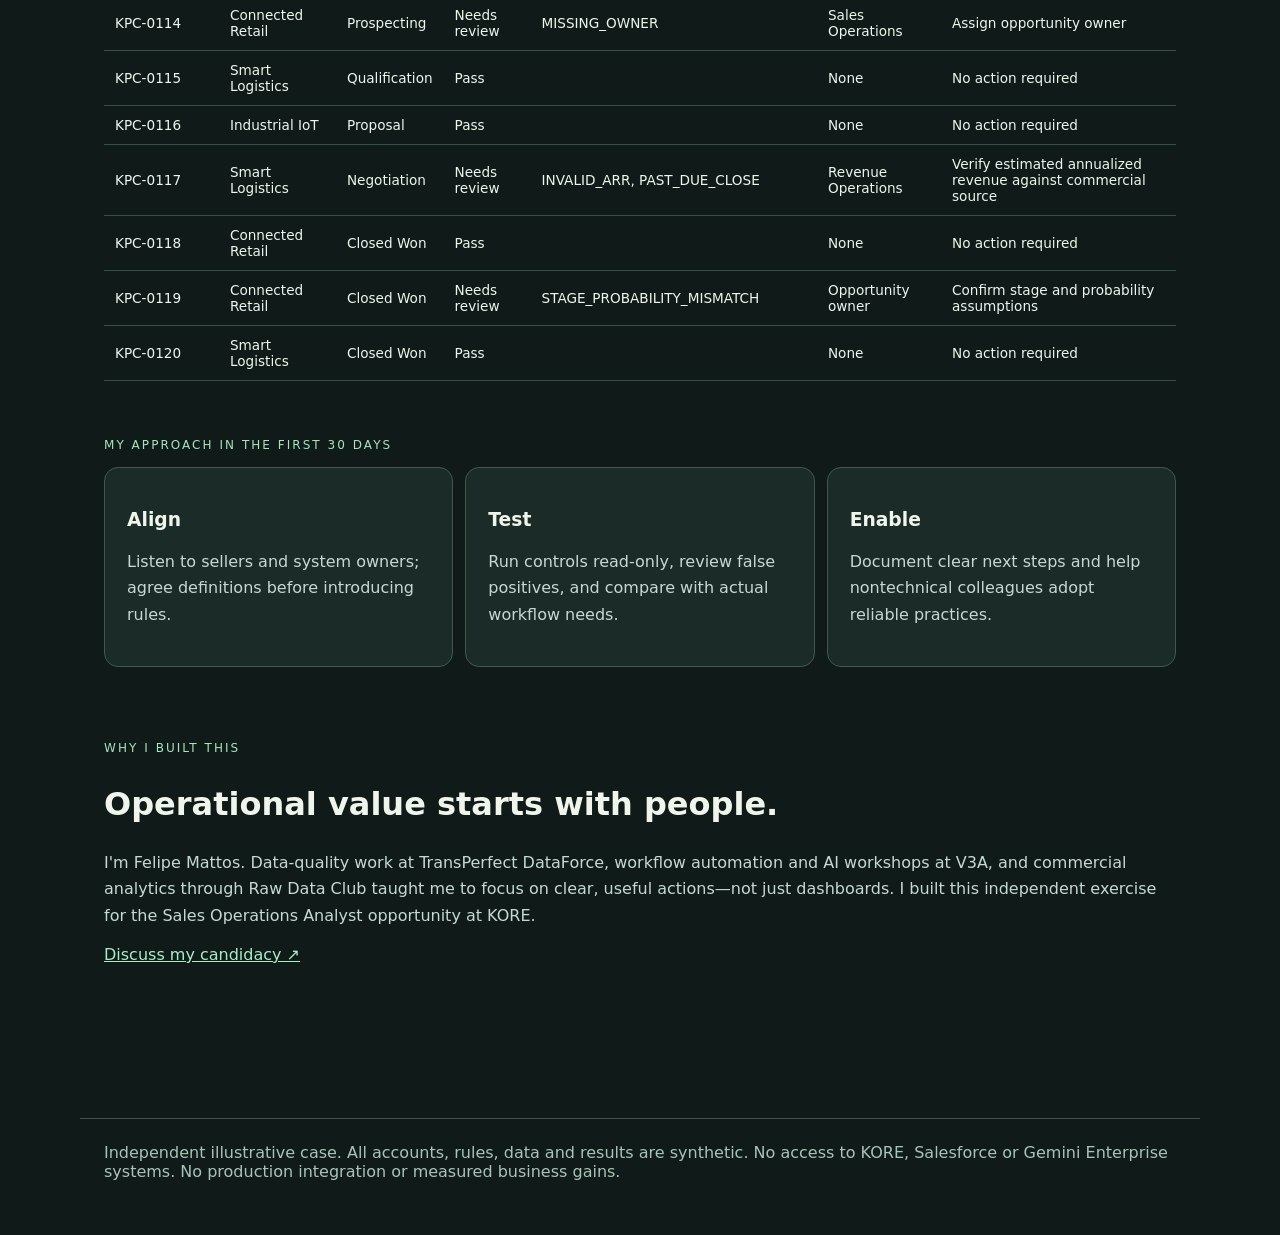
==== commit 4ebb2de7: "Build reproducible interactive case" ====
--- a/index.html
+++ b/index.html
@@ -1 +1 @@
-<!doctype html><html lang="en"><head><meta charset="utf-8"><meta name="viewport" content="width=device-width,initial-scale=1"><title>Pipeline Confidence | Felipe Mattos</title><meta name="description" content="Independent Sales Operations data quality case inspired by KORE. All records and metrics are synthetic."><style>:root{color-scheme:dark;font-family:Inter,Arial,sans-serif}*{box-sizing:border-box}body{background:#0c1516;color:#f2f5ef;margin:0}a{color:#a5e9c8}header,main,footer{max-width:1100px;margin:auto;padding:24px}header{display:flex;justify-content:space-between;border-bottom:1px solid #33413f}small,.muted{color:#abc1b8}h1{font-size:clamp(3rem,8vw,6rem);line-height:1.02;letter-spacing:-.07em;margin:18px 0 24px}h2{font-size:clamp(1.7rem,3vw,2.5rem)}.eyebrow{font-size:12px;letter-spacing:.18em;color:#a5e9c8;text-transform:uppercase}.lead{font-size:1.25rem;max-width:680px;color:#d3e3da;line-height:1.6}.hero{padding:65px 0 55px}.button{display:inline-block;background:#b6eed0;color:#10251c;text-decoration:none;border-radius:30px;padding:13px 20px;font-weight:700;margin-right:12px}.ghost{background:transparent;color:#d8eade;border:1px solid #637e70}.metrics{display:grid;grid-template-columns:repeat(4,1fr);gap:12px}.metric{background:#172824;border:1px solid #304940;border-radius:12px;padding:22px}.metric b{font-size:clamp(1.5rem,3vw,2.3rem);display:block}.metric small{display:block;margin-top:8px}.section{margin:65px 0}.grid{display:grid;grid-template-columns:repeat(3,1fr);gap:12px}.tile{border:1px solid #3a4f49;padding:22px;border-radius:12px;background:#14211f}table{width:100%;border-collapse:collapse;margin-top:16px}th,td{text-align:left;padding:14px 10px;border-bottom:1px solid #334640}th{color:#b4d4c3} .bar{height:9px;background:#27423a;border-radius:20px;overflow:hidden}.bar span{display:block;background:#a5e9c8;height:100%}footer{border-top:1px solid #334640;font-size:13px;color:#aac0b7;line-height:1.6} @media(max-width:750px){.metrics,.grid{grid-template-columns:1fr 1fr}.hero{padding-top:40px}}@media(max-width:500px){.metrics,.grid{grid-template-columns:1fr}header{flex-wrap:wrap;gap:8px}}.story{background:#19352b;border-radius:16px;padding:30px;margin-top:34px}.story h2{margin-top:6px}.story .lead{color:#d6f1db}.story-buttons{display:flex;gap:10px;flex-wrap:wrap;margin:18px 0}.story-buttons button{font:inherit;border:1px solid #779a82;border-radius:25px;padding:11px 19px;background:transparent;color:#e7f4e9;cursor:pointer}.story-buttons button[aria-pressed="true"]{background:#b6eed0;color:#163125;font-weight:700}.story-result{border:1px solid #5b846f;border-radius:12px;padding:22px;background:#274738;min-height:130px}.story-result p{line-height:1.6;color:#d8ebdb}.proof{display:grid;grid-template-columns:repeat(3,1fr);gap:12px}.proof div{background:#172824;border:1px solid #304940;border-radius:12px;padding:22px}.proof p{color:#c5dccb;font-size:.95rem;line-height:1.6}@media(max-width:720px){.proof{grid-template-columns:1fr}}@media(prefers-reduced-motion:reduce){html{scroll-behavior:auto}}</style></head><body><header><strong>PIPELINE CONFIDENCE <span class="muted">/ Felipe Mattos</span></strong><small>INDEPENDENT CASE · 2026</small></header><main><section class="hero"><p class="eyebrow">Sales Operations · IoT · Data Quality</p><h1>Less time fixing the pipeline.<br>More time moving it forward.</h1><p class="lead">Sales teams should spend their time moving opportunities forward, not deciphering incomplete records. I built this independent model to explore how small, accountable data-quality controls could help sellers take action and give leadership clearer reporting.</p><a class="button" href="#workflow">See the proposed workflow ↗</a><a class="button ghost" href="https://github.com/felipervm/kore-pipeline-confidence">Review the method ↗</a></section><section id="workflow" class="section"><p class="eyebrow">01 / A human-first operations opportunity</p><h2>Better pipeline habits make work easier for everyone.</h2><div class="proof"><div><h3>For sellers</h3><p>Specific corrections instead of ambiguous CRM errors.</p></div><div><h3>For Sales Operations</h3><p>A review queue with proposed accountability and repeatable definitions.</p></div><div><h3>For leadership</h3><p>Visibility into which records passed illustrative quality checks and which still need review.</p></div></div><div class="story"><p class="eyebrow">02 / One case, one next action</p><h2>An opportunity looks ready. The next step isn't.</h2><p class="lead">This example is fictional, and the proposal requires review by the actual record owners.</p><div class="story-buttons"><button id="case-before" aria-pressed="true">Before: unclear record</button><button id="case-after" aria-pressed="false">My proposed approach</button></div><div class="story-result" id="case-result" aria-live="polite"><h3>Negotiation · Past-due close date</h3><p>With no documented next step, the seller and manager cannot see a specific follow-up.</p></div></div></section><section class="metrics" aria-label="Synthetic case metrics"><div class="metric"><b>120</b><small>Fictional IoT opportunities</small></div><div class="metric"><b>57</b><small>Records requiring review</small></div><div class="metric"><b>CAD 10.80M</b><small>Reported open annualized value</small></div><div class="metric"><b>CAD 5.38M</b><small>Strict pass-only subset</small></div></section><p class="muted">03 / Evidence, not impact claims. The two monetary measures are computed from a synthetic local fixture. Their difference is NOT lost revenue, a corrected forecast, KORE eARR, or business impact.</p><section class="section" id="controls"><p class="eyebrow">04 / Operational evidence</p><h2>Exceptions need an owner, not just a flag.</h2><p class="muted">Counts below are from the original deterministic fixture. A record can trigger more than one rule.</p><div id="control-list"></div></section><section class="section"><p class="eyebrow">05 / First 30 days: align, test, enable</p><h2>Verify, route, review.</h2><div class="grid"><div class="tile"><h3>01 · Align</h3><p>Agree field definitions and accountable owners with sellers and CRM administrators.</p></div><div class="tile"><h3>02 · Test</h3><p>Run the controls in read-only shadow mode, review false positives and adjust thresholds.</p></div><div class="tile"><h3>03 · Enable</h3><p>Offer concise seller-facing actions, practical training and reliable leadership summaries.</p></div></div></section><section class="section"><p class="eyebrow">03 / About the candidate</p><h2>The benefit is in how people use the work.</h2><p class="lead">I'm Felipe Mattos. At TransPerfect DataForce, I learned to investigate data-quality exceptions. At V3A, I built reporting automation and delivered AI workshops to nontechnical colleagues. Those experiences shaped a simple belief: a control only helps when someone knows what to do next. I built this case for KORE's Sales Operations Analyst opportunity and would welcome a conversation with the Revenue Systems & Insights team.</p><p><a href="https://www.linkedin.com/in/felipervm/">LinkedIn ↗</a> · <a href="https://github.com/felipervm/kore-pipeline-confidence/blob/main/PROJECT_CONTEXT.md">Research & assumptions ↗</a></p></section></main><footer>Independent, synthetic proof of work — not affiliated with KORE. No actual KORE customer, Salesforce or Gemini Enterprise data. Illustrative rules are not KORE policy. This hosted preview summarizes the tested local prototype; its full interactive source package is separate.</footer><script>const items=[["PAST_DUE_CLOSE",35,"Opportunity owner","Reconfirm a realistic close date"],["MISSING_NEXT_STEP",10,"Opportunity owner","Record a specific seller next action"],["INVALID_ARR",9,"Revenue Operations","Validate estimated value against its commercial source"],["STAGE_PROBABILITY_MISMATCH",7,"Opportunity owner","Review stage and probability assumption"],["MISSING_OWNER",6,"Sales Operations","Assign the responsible seller"],["WON_VALUE_MISMATCH",3,"Revenue Operations","Reconcile won contract and estimated value"]];document.getElementById('control-list').innerHTML='<table><thead><tr><th>Quality check</th><th>Cases</th><th>Proposed owner</th><th>Next action</th></tr></thead><tbody>'+items.map(x=>'<tr><td>'+x[0]+'<div class="bar"><span style="width:'+(x[1]/35*100)+'%"></span></div></td><td>'+x[1]+'</td><td>'+x[2]+'</td><td>'+x[3]+'</td></tr>').join('')+'</tbody></table>';</script><script>const b=document.getElementById('case-before'),a=document.getElementById('case-after'),r=document.getElementById('case-result');function scenario(done){b.setAttribute('aria-pressed',String(!done));a.setAttribute('aria-pressed',String(done));r.innerHTML=done?'<h3>One exception. One accountable next step.</h3><p>Flag the missing next step and stale date. Propose a request to the opportunity owner, with Sales Operations tracking the unresolved item. No automatic CRM change or commercial approval.</p>':'<h3>Negotiation · Past-due close date</h3><p>With no documented next step, the seller and manager cannot see a specific follow-up.</p>'}b.onclick=()=>scenario(false);a.onclick=()=>scenario(true)</script></body></html>+<!doctype html><html lang="en"><head><meta charset="utf-8"><meta name="viewport" content="width=device-width,initial-scale=1"><title>Pipeline Confidence — Felipe Mattos</title><style>:root{font:16px system-ui,sans-serif;color:#f0f5ec;background:#101b19}*{box-sizing:border-box}body{margin:0}main,header{max-width:1120px;margin:auto;padding:24px}header{border-bottom:1px solid #40524a;display:flex;justify-content:space-between}h1{font-size:clamp(2.7rem,6vw,5.5rem);line-height:1.08;letter-spacing:-.05em}h2{font-size:2rem}p{line-height:1.65;color:#c5d9d1}.hero{padding:60px 0}.eyebrow{font-size:.75rem;color:#a7e3bd;letter-spacing:.17em;text-transform:uppercase}.metrics,.benefits{display:grid;grid-template-columns:repeat(4,1fr);gap:12px}.benefits{grid-template-columns:repeat(3,1fr)}.panel{background:#1b2c28;border:1px solid #40594d;border-radius:14px;padding:22px}.panel strong{font-size:1.8rem}small{color:#b6ccc0}.case{padding:25px;background:#244539;border-radius:16px;margin-top:32px}button,select,input{font:inherit;padding:12px;border:1px solid #779e8c;border-radius:8px;background:#172b24;color:#f0f5ec}button{cursor:pointer}button[aria-pressed=true]{background:#a7e3bd;color:#183226}.controls{margin:55px 0}table{border-collapse:collapse;width:100%;min-width:700px}th,td{border-bottom:1px solid #355146;padding:11px;text-align:left;font-size:.85rem}th{color:#9ee4ba}.scroll{overflow:auto}.filters{display:flex;gap:12px;flex-wrap:wrap;margin-bottom:15px}a{color:#a8edc7}a.button{display:inline-block;background:#a8edc7;color:#102019;padding:12px 17px;text-decoration:none;border-radius:10px;font-weight:700}footer{margin:70px auto 30px;max-width:1120px;padding:24px;border-top:1px solid #40524a;color:#a9c3b6}@media(max-width:750px){.metrics,.benefits{grid-template-columns:1fr 1fr}}@media(max-width:480px){.metrics,.benefits{grid-template-columns:1fr}}</style></head><body><header><strong>PIPELINE CONFIDENCE</strong><small>Independent case · Felipe Mattos</small></header><main><section class="hero"><p class="eyebrow">For Sales Operations and Revenue Systems & Insights</p><h1>Less time fixing the pipeline.<br>More time moving it forward.</h1><p>Good operations should help sellers know what needs attention, give analysts a clear exception queue, and help leadership distinguish validated records from those needing review.</p><a class="button" href="#case">Explore one example ↗</a></section><div class="benefits"><div class="panel"><b>For sellers</b><p>Specific corrections, not vague CRM warnings.</p></div><div class="panel"><b>For Operations</b><p>One review queue with proposed actions and owners.</p></div><div class="panel"><b>For leadership</b><p>Transparent definitions behind the reporting.</p></div></div><section id="case" class="case"><p class="eyebrow">One issue, one next step</p><h2>An opportunity looks ready. The next action isn't.</h2><button id="before" aria-pressed="true">Current record</button> <button id="after" aria-pressed="false">Proposed approach</button><div id="scenario" aria-live="polite"><p>A fictional negotiation-stage opportunity has a past-due close date and no documented next seller action. A manager cannot see a clear follow-up.</p></div><small>No real CRM edits, automated approvals or claimed productivity improvement.</small></section><section class="controls"><p class="eyebrow">Data quality controls</p><h2>Make the next action visible.</h2><div class="metrics" id="metrics"></div><p>The strict pass-only subset is not a revised forecast, lost revenue, KORE eARR, or business performance claim.</p><div class="filters"><label>Condition <select id="status"><option>All</option><option>Needs review</option><option>Pass</option></select></label><label>Search <input id="query" placeholder="Opportunity / owner / segment"></label><button id="export">Export filtered CSV</button></div><div id="count" role="status"></div><div class="scroll"><table><thead><tr><th>Opportunity</th><th>Segment</th><th>Stage</th><th>Status</th><th>Issue</th><th>Next owner</th><th>Proposed action</th></tr></thead><tbody id="records"></tbody></table></div></section><section><p class="eyebrow">My approach in the first 30 days</p><div class="benefits"><div class="panel"><h3>Align</h3><p>Listen to sellers and system owners; agree definitions before introducing rules.</p></div><div class="panel"><h3>Test</h3><p>Run controls read-only, review false positives, and compare with actual workflow needs.</p></div><div class="panel"><h3>Enable</h3><p>Document clear next steps and help nontechnical colleagues adopt reliable practices.</p></div></div></section><section class="hero"><p class="eyebrow">Why I built this</p><h2>Operational value starts with people.</h2><p>I'm Felipe Mattos. Data-quality work at TransPerfect DataForce, workflow automation and AI workshops at V3A, and commercial analytics through Raw Data Club taught me to focus on clear, useful actions—not just dashboards. I built this independent exercise for the Sales Operations Analyst opportunity at KORE.</p><a href="https://www.linkedin.com/in/felipervm">Discuss my candidacy ↗</a></section></main><footer>Independent illustrative case. All accounts, rules, data and results are synthetic. No access to KORE, Salesforce or Gemini Enterprise systems. No production integration or measured business gains.</footer><script>const data={"summary":{"records":120,"review":57,"passed":63,"reported_open_arr_cad":10803000,"validated_open_arr_cad":5376000,"flags":{"INVALID_ARR":9,"MISSING_NEXT_STEP":10,"MISSING_OWNER":6,"PAST_DUE_CLOSE":35,"STAGE_PROBABILITY_MISMATCH":7,"WON_VALUE_MISMATCH":3},"as_of":"2026-10-20","method":"Illustrative strict pass-only subset; not a revised forecast or KORE internal metric"},"records":[{"opportunity_id":"KPC-0001","account":"Synthetic Account 001","segment":"Industrial IoT","owner":"Sam Rivera","stage":"Closed Won","close_date":"2026-11-09","estimated_arr_cad":"202000","contract_arr_cad":"202000","probability_pct":"100","last_updated":"2026-10-17","next_step":"Validate commercial terms","approval_status":"Approved","data_origin":"Synthetic fixture","status":"Pass","issues":[],"next_owner":"None","next_action":"No action required"},{"opportunity_id":"KPC-0002","account":"Synthetic Account 002","segment":"Connected Retail","owner":"Taylor Morgan","stage":"Prospecting","close_date":"2026-11-11","estimated_arr_cad":"20000","contract_arr_cad":"","probability_pct":"10","last_updated":"2026-10-16","next_step":"Review proposal","approval_status":"Approved","data_origin":"Synthetic fixture","status":"Pass","issues":[],"next_owner":"None","next_action":"No action required"},{"opportunity_id":"KPC-0003","account":"Synthetic Account 003","segment":"Industrial IoT","owner":"Taylor Morgan","stage":"Prospecting","close_date":"2027-01-03","estimated_arr_cad":"68000","contract_arr_cad":"","probability_pct":"10","last_updated":"2026-10-17","next_step":"Confirm scope","approval_status":"Pending","data_origin":"Synthetic fixture","status":"Pass","issues":[],"next_owner":"None","next_action":"No action required"},{"opportunity_id":"KPC-0004","account":"Synthetic Account 004","segment":"Smart Logistics","owner":"Sam Rivera","stage":"Closed Lost","close_date":"2026-10-28","estimated_arr_cad":"41000","contract_arr_cad":"","probability_pct":"0","last_updated":"2026-10-03","next_step":"Review proposal","approval_status":"Approved","data_origin":"Synthetic fixture","status":"Pass","issues":[],"next_owner":"None","next_action":"No action required"},{"opportunity_id":"KPC-0005","account":"Synthetic Account 005","segment":"Healthcare Devices","owner":"Taylor Morgan","stage":"Closed Won","close_date":"2026-09-13","estimated_arr_cad":"125000","contract_arr_cad":"125000","probability_pct":"100","last_updated":"2026-10-15","next_step":"Confirm scope","approval_status":"Approved","data_origin":"Synthetic fixture","status":"Pass","issues":[],"next_owner":"None","next_action":"No action required"},{"opportunity_id":"KPC-0006","account":"Synthetic Account 006","segment":"Industrial IoT","owner":"Sam Rivera","stage":"Proposal","close_date":"2026-12-16","estimated_arr_cad":"64000","contract_arr_cad":"","probability_pct":"50","last_updated":"2026-09-30","next_step":"Review proposal","approval_status":"Approved","data_origin":"Synthetic fixture","status":"Pass","issues":[],"next_owner":"None","next_action":"No action required"},{"opportunity_id":"KPC-0007","account":"Synthetic Account 007","segment":"Fleet Telematics","owner":"Jordan Lee","stage":"Negotiation","close_date":"2026-09-25","estimated_arr_cad":"254000","contract_arr_cad":"","probability_pct":"75","last_updated":"2026-09-27","next_step":"Confirm scope","approval_status":"Pending","data_origin":"Synthetic fixture","status":"Needs review","issues":[{"code":"PAST_DUE_CLOSE","priority":"Medium","action_owner":"Opportunity owner","action":"Confirm realistic close date"}],"next_owner":"Opportunity owner","next_action":"Confirm realistic close date"},{"opportunity_id":"KPC-0008","account":"Synthetic Account 008","segment":"Fleet Telematics","owner":"Casey Patel","stage":"Negotiation","close_date":"2026-10-08","estimated_arr_cad":"113000","contract_arr_cad":"","probability_pct":"75","last_updated":"2026-09-25","next_step":"Validate commercial terms","approval_status":"Pending","data_origin":"Synthetic fixture","status":"Needs review","issues":[{"code":"PAST_DUE_CLOSE","priority":"Medium","action_owner":"Opportunity owner","action":"Confirm realistic close date"}],"next_owner":"Opportunity owner","next_action":"Confirm realistic close date"},{"opportunity_id":"KPC-0009","account":"Synthetic Account 009","segment":"Industrial IoT","owner":"Morgan Blake","stage":"Negotiation","close_date":"2026-09-15","estimated_arr_cad":"114000","contract_arr_cad":"","probability_pct":"75","last_updated":"2026-09-09","next_step":"Review proposal","approval_status":"Approved","data_origin":"Synthetic fixture","status":"Needs review","issues":[{"code":"PAST_DUE_CLOSE","priority":"Medium","action_owner":"Opportunity owner","action":"Confirm realistic close date"}],"next_owner":"Opportunity owner","next_action":"Confirm realistic close date"},{"opportunity_id":"KPC-0010","account":"Synthetic Account 010","segment":"Smart Logistics","owner":"Sam Rivera","stage":"Closed Won","close_date":"2026-12-15","estimated_arr_cad":"103000","contract_arr_cad":"103000","probability_pct":"100","last_updated":"2026-09-22","next_step":"Review proposal","approval_status":"Approved","data_origin":"Synthetic fixture","status":"Pass","issues":[],"next_owner":"None","next_action":"No action required"},{"opportunity_id":"KPC-0011","account":"Synthetic Account 011","segment":"Connected Retail","owner":"Taylor Morgan","stage":"Qualification","close_date":"2026-08-25","estimated_arr_cad":"231000","contract_arr_cad":"","probability_pct":"25","last_updated":"2026-10-16","next_step":"","approval_status":"Approved","data_origin":"Synthetic fixture","status":"Needs review","issues":[{"code":"MISSING_NEXT_STEP","priority":"Medium","action_owner":"Opportunity owner","action":"Enter a specific next action"},{"code":"PAST_DUE_CLOSE","priority":"Medium","action_owner":"Opportunity owner","action":"Confirm realistic close date"}],"next_owner":"Opportunity owner","next_action":"Enter a specific next action"},{"opportunity_id":"KPC-0012","account":"Synthetic Account 012","segment":"Smart Logistics","owner":"Casey Patel","stage":"Qualification","close_date":"2026-10-04","estimated_arr_cad":"41000","contract_arr_cad":"","probability_pct":"25","last_updated":"2026-09-19","next_step":"Review proposal","approval_status":"Approved","data_origin":"Synthetic fixture","status":"Needs review","issues":[{"code":"PAST_DUE_CLOSE","priority":"Medium","action_owner":"Opportunity owner","action":"Confirm realistic close date"}],"next_owner":"Opportunity owner","next_action":"Confirm realistic close date"},{"opportunity_id":"KPC-0013","account":"Synthetic Account 013","segment":"Healthcare Devices","owner":"Alex Chen","stage":"Prospecting","close_date":"2026-11-22","estimated_arr_cad":"","contract_arr_cad":"","probability_pct":"10","last_updated":"2026-09-08","next_step":"Validate commercial terms","approval_status":"Approved","data_origin":"Synthetic fixture","status":"Needs review","issues":[{"code":"INVALID_ARR","priority":"High","action_owner":"Revenue Operations","action":"Verify estimated annualized revenue against commercial source"}],"next_owner":"Revenue Operations","next_action":"Verify estimated annualized revenue against commercial source"},{"opportunity_id":"KPC-0014","account":"Synthetic Account 014","segment":"Smart Logistics","owner":"Alex Chen","stage":"Negotiation","close_date":"2026-11-26","estimated_arr_cad":"69000","contract_arr_cad":"","probability_pct":"75","last_updated":"2026-10-06","next_step":"Validate commercial terms","approval_status":"Pending","data_origin":"Synthetic fixture","status":"Pass","issues":[],"next_owner":"None","next_action":"No action required"},{"opportunity_id":"KPC-0015","account":"Synthetic Account 015","segment":"Smart Logistics","owner":"Jordan Lee","stage":"Proposal","close_date":"2026-12-20","estimated_arr_cad":"205000","contract_arr_cad":"","probability_pct":"50","last_updated":"2026-09-08","next_step":"Confirm scope","approval_status":"Approved","data_origin":"Synthetic fixture","status":"Pass","issues":[],"next_owner":"None","next_action":"No action required"},{"opportunity_id":"KPC-0016","account":"Synthetic Account 016","segment":"Smart Logistics","owner":"Jordan Lee","stage":"Negotiation","close_date":"2027-01-17","estimated_arr_cad":"109000","contract_arr_cad":"","probability_pct":"75","last_updated":"2026-10-06","next_step":"Validate commercial terms","approval_status":"Pending","data_origin":"Synthetic fixture","status":"Pass","issues":[],"next_owner":"None","next_action":"No action required"},{"opportunity_id":"KPC-0017","account":"Synthetic Account 017","segment":"Smart Logistics","owner":"Morgan Blake","stage":"Negotiation","close_date":"2026-11-06","estimated_arr_cad":"123000","contract_arr_cad":"","probability_pct":"90","last_updated":"2026-09-19","next_step":"Validate commercial terms","approval_status":"Pending","data_origin":"Synthetic fixture","status":"Needs review","issues":[{"code":"STAGE_PROBABILITY_MISMATCH","priority":"Medium","action_owner":"Opportunity owner","action":"Confirm stage and probability assumptions"}],"next_owner":"Opportunity owner","next_action":"Confirm stage and probability assumptions"},{"opportunity_id":"KPC-0018","account":"Synthetic Account 018","segment":"Healthcare Devices","owner":"Sam Rivera","stage":"Proposal","close_date":"2026-09-15","estimated_arr_cad":"25000","contract_arr_cad":"","probability_pct":"50","last_updated":"2026-09-18","next_step":"Validate commercial terms","approval_status":"Pending","data_origin":"Synthetic fixture","status":"Needs review","issues":[{"code":"PAST_DUE_CLOSE","priority":"Medium","action_owner":"Opportunity owner","action":"Confirm realistic close date"}],"next_owner":"Opportunity owner","next_action":"Confirm realistic close date"},{"opportunity_id":"KPC-0019","account":"Synthetic Account 019","segment":"Industrial IoT","owner":"","stage":"Prospecting","close_date":"2026-09-05","estimated_arr_cad":"173000","contract_arr_cad":"","probability_pct":"10","last_updated":"2026-09-30","next_step":"Customer follow-up","approval_status":"Pending","data_origin":"Synthetic fixture","status":"Needs review","issues":[{"code":"MISSING_OWNER","priority":"High","action_owner":"Sales Operations","action":"Assign opportunity owner"},{"code":"PAST_DUE_CLOSE","priority":"Medium","action_owner":"Opportunity owner","action":"Confirm realistic close date"}],"next_owner":"Sales Operations","next_action":"Assign opportunity owner"},{"opportunity_id":"KPC-0020","account":"Synthetic Account 020","segment":"Smart Logistics","owner":"Jordan Lee","stage":"Prospecting","close_date":"2026-11-17","estimated_arr_cad":"193000","contract_arr_cad":"","probability_pct":"10","last_updated":"2026-10-10","next_step":"Customer follow-up","approval_status":"Pending","data_origin":"Synthetic fixture","status":"Pass","issues":[],"next_owner":"None","next_action":"No action required"},{"opportunity_id":"KPC-0021","account":"Synthetic Account 021","segment":"Industrial IoT","owner":"Alex Chen","stage":"Qualification","close_date":"2026-12-12","estimated_arr_cad":"230000","contract_arr_cad":"","probability_pct":"25","last_updated":"2026-09-09","next_step":"Validate commercial terms","approval_status":"Approved","data_origin":"Synthetic fixture","status":"Pass","issues":[],"next_owner":"None","next_action":"No action required"},{"opportunity_id":"KPC-0022","account":"Synthetic Account 022","segment":"Smart Logistics","owner":"Morgan Blake","stage":"Prospecting","close_date":"2026-12-20","estimated_arr_cad":"67000","contract_arr_cad":"","probability_pct":"10","last_updated":"2026-10-07","next_step":"","approval_status":"Approved","data_origin":"Synthetic fixture","status":"Needs review","issues":[{"code":"MISSING_NEXT_STEP","priority":"Medium","action_owner":"Opportunity owner","action":"Enter a specific next action"}],"next_owner":"Opportunity owner","next_action":"Enter a specific next action"},{"opportunity_id":"KPC-0023","account":"Synthetic Account 023","segment":"Smart Logistics","owner":"Jordan Lee","stage":"Proposal","close_date":"2026-11-17","estimated_arr_cad":"112000","contract_arr_cad":"","probability_pct":"50","last_updated":"2026-09-23","next_step":"Customer follow-up","approval_status":"Pending","data_origin":"Synthetic fixture","status":"Pass","issues":[],"next_owner":"None","next_action":"No action required"},{"opportunity_id":"KPC-0024","account":"Synthetic Account 024","segment":"Fleet Telematics","owner":"Jordan Lee","stage":"Proposal","close_date":"2026-09-26","estimated_arr_cad":"52000","contract_arr_cad":"","probability_pct":"50","last_updated":"2026-09-17","next_step":"Confirm scope","approval_status":"Pending","data_origin":"Synthetic fixture","status":"Needs review","issues":[{"code":"PAST_DUE_CLOSE","priority":"Medium","action_owner":"Opportunity owner","action":"Confirm realistic close date"}],"next_owner":"Opportunity owner","next_action":"Confirm realistic close date"},{"opportunity_id":"KPC-0025","account":"Synthetic Account 025","segment":"Industrial IoT","owner":"Casey Patel","stage":"Prospecting","close_date":"2026-10-18","estimated_arr_cad":"143000","contract_arr_cad":"","probability_pct":"10","last_updated":"2026-09-13","next_step":"Customer follow-up","approval_status":"Approved","data_origin":"Synthetic fixture","status":"Needs review","issues":[{"code":"PAST_DUE_CLOSE","priority":"Medium","action_owner":"Opportunity owner","action":"Confirm realistic close date"}],"next_owner":"Opportunity owner","next_action":"Confirm realistic close date"},{"opportunity_id":"KPC-0026","account":"Synthetic Account 026","segment":"Healthcare Devices","owner":"Jordan Lee","stage":"Closed Won","close_date":"2026-09-19","estimated_arr_cad":"","contract_arr_cad":"43000","probability_pct":"100","last_updated":"2026-09-29","next_step":"Confirm scope","approval_status":"Approved","data_origin":"Synthetic fixture","status":"Needs review","issues":[{"code":"INVALID_ARR","priority":"High","action_owner":"Revenue Operations","action":"Verify estimated annualized revenue against commercial source"},{"code":"WON_VALUE_MISMATCH","priority":"High","action_owner":"Revenue Operations","action":"Reconcile won contract value with estimated ARR"}],"next_owner":"Revenue Operations","next_action":"Verify estimated annualized revenue against commercial source"},{"opportunity_id":"KPC-0027","account":"Synthetic Account 027","segment":"Healthcare Devices","owner":"Morgan Blake","stage":"Qualification","close_date":"2026-09-15","estimated_arr_cad":"111000","contract_arr_cad":"","probability_pct":"25","last_updated":"2026-09-17","next_step":"Confirm scope","approval_status":"Pending","data_origin":"Synthetic fixture","status":"Needs review","issues":[{"code":"PAST_DUE_CLOSE","priority":"Medium","action_owner":"Opportunity owner","action":"Confirm realistic close date"}],"next_owner":"Opportunity owner","next_action":"Confirm realistic close date"},{"opportunity_id":"KPC-0028","account":"Synthetic Account 028","segment":"Smart Logistics","owner":"Alex Chen","stage":"Closed Won","close_date":"2026-09-21","estimated_arr_cad":"97000","contract_arr_cad":"97000","probability_pct":"100","last_updated":"2026-10-16","next_step":"Validate commercial terms","approval_status":"Approved","data_origin":"Synthetic fixture","status":"Pass","issues":[],"next_owner":"None","next_action":"No action required"},{"opportunity_id":"KPC-0029","account":"Synthetic Account 029","segment":"Smart Logistics","owner":"Casey Patel","stage":"Closed Won","close_date":"2026-08-26","estimated_arr_cad":"114000","contract_arr_cad":"114000","probability_pct":"100","last_updated":"2026-10-09","next_step":"Confirm scope","approval_status":"Approved","data_origin":"Synthetic fixture","status":"Pass","issues":[],"next_owner":"None","next_action":"No action required"},{"opportunity_id":"KPC-0030","account":"Synthetic Account 030","segment":"Fleet Telematics","owner":"Alex Chen","stage":"Qualification","close_date":"2026-10-28","estimated_arr_cad":"58000","contract_arr_cad":"","probability_pct":"25","last_updated":"2026-09-13","next_step":"Customer follow-up","approval_status":"Approved","data_origin":"Synthetic fixture","status":"Pass","issues":[],"next_owner":"None","next_action":"No action required"},{"opportunity_id":"KPC-0031","account":"Synthetic Account 031","segment":"Connected Retail","owner":"Jordan Lee","stage":"Negotiation","close_date":"2027-01-14","estimated_arr_cad":"75000","contract_arr_cad":"","probability_pct":"75","last_updated":"2026-09-27","next_step":"Customer follow-up","approval_status":"Pending","data_origin":"Synthetic fixture","status":"Pass","issues":[],"next_owner":"None","next_action":"No action required"},{"opportunity_id":"KPC-0032","account":"Synthetic Account 032","segment":"Healthcare Devices","owner":"Taylor Morgan","stage":"Prospecting","close_date":"2026-11-05","estimated_arr_cad":"102000","contract_arr_cad":"","probability_pct":"10","last_updated":"2026-10-10","next_step":"Review proposal","approval_status":"Pending","data_origin":"Synthetic fixture","status":"Pass","issues":[],"next_owner":"None","next_action":"No action required"},{"opportunity_id":"KPC-0033","account":"Synthetic Account 033","segment":"Connected Retail","owner":"Alex Chen","stage":"Proposal","close_date":"2026-09-17","estimated_arr_cad":"114000","contract_arr_cad":"","probability_pct":"50","last_updated":"2026-09-30","next_step":"","approval_status":"Approved","data_origin":"Synthetic fixture","status":"Needs review","issues":[{"code":"MISSING_NEXT_STEP","priority":"Medium","action_owner":"Opportunity owner","action":"Enter a specific next action"},{"code":"PAST_DUE_CLOSE","priority":"Medium","action_owner":"Opportunity owner","action":"Confirm realistic close date"}],"next_owner":"Opportunity owner","next_action":"Enter a specific next action"},{"opportunity_id":"KPC-0034","account":"Synthetic Account 034","segment":"Smart Logistics","owner":"Taylor Morgan","stage":"Proposal","close_date":"2026-11-07","estimated_arr_cad":"211000","contract_arr_cad":"","probability_pct":"90","last_updated":"2026-10-14","next_step":"Review proposal","approval_status":"Approved","data_origin":"Synthetic fixture","status":"Needs review","issues":[{"code":"STAGE_PROBABILITY_MISMATCH","priority":"Medium","action_owner":"Opportunity owner","action":"Confirm stage and probability assumptions"}],"next_owner":"Opportunity owner","next_action":"Confirm stage and probability assumptions"},{"opportunity_id":"KPC-0035","account":"Synthetic Account 035","segment":"Connected Retail","owner":"Alex Chen","stage":"Proposal","close_date":"2026-10-06","estimated_arr_cad":"226000","contract_arr_cad":"","probability_pct":"50","last_updated":"2026-09-27","next_step":"Validate commercial terms","approval_status":"Pending","data_origin":"Synthetic fixture","status":"Needs review","issues":[{"code":"PAST_DUE_CLOSE","priority":"Medium","action_owner":"Opportunity owner","action":"Confirm realistic close date"}],"next_owner":"Opportunity owner","next_action":"Confirm realistic close date"},{"opportunity_id":"KPC-0036","account":"Synthetic Account 036","segment":"Healthcare Devices","owner":"Taylor Morgan","stage":"Closed Lost","close_date":"2026-09-15","estimated_arr_cad":"101000","contract_arr_cad":"","probability_pct":"0","last_updated":"2026-09-25","next_step":"Review proposal","approval_status":"Approved","data_origin":"Synthetic fixture","status":"Pass","issues":[],"next_owner":"None","next_action":"No action required"},{"opportunity_id":"KPC-0037","account":"Synthetic Account 037","segment":"Connected Retail","owner":"Jordan Lee","stage":"Closed Won","close_date":"2026-12-25","estimated_arr_cad":"137000","contract_arr_cad":"137000","probability_pct":"100","last_updated":"2026-10-02","next_step":"Review proposal","approval_status":"Approved","data_origin":"Synthetic fixture","status":"Pass","issues":[],"next_owner":"None","next_action":"No action required"},{"opportunity_id":"KPC-0038","account":"Synthetic Account 038","segment":"Industrial IoT","owner":"","stage":"Closed Won","close_date":"2026-11-08","estimated_arr_cad":"95000","contract_arr_cad":"95000","probability_pct":"100","last_updated":"2026-09-22","next_step":"Customer follow-up","approval_status":"Approved","data_origin":"Synthetic fixture","status":"Needs review","issues":[{"code":"MISSING_OWNER","priority":"High","action_owner":"Sales Operations","action":"Assign opportunity owner"}],"next_owner":"Sales Operations","next_action":"Assign opportunity owner"},{"opportunity_id":"KPC-0039","account":"Synthetic Account 039","segment":"Connected Retail","owner":"Alex Chen","stage":"Closed Lost","close_date":"2026-09-07","estimated_arr_cad":"","contract_arr_cad":"","probability_pct":"0","last_updated":"2026-09-21","next_step":"Validate commercial terms","approval_status":"Approved","data_origin":"Synthetic fixture","status":"Needs review","issues":[{"code":"INVALID_ARR","priority":"High","action_owner":"Revenue Operations","action":"Verify estimated annualized revenue against commercial source"}],"next_owner":"Revenue Operations","next_action":"Verify estimated annualized revenue against commercial source"},{"opportunity_id":"KPC-0040","account":"Synthetic Account 040","segment":"Connected Retail","owner":"Casey Patel","stage":"Proposal","close_date":"2026-11-26","estimated_arr_cad":"84000","contract_arr_cad":"","probability_pct":"50","last_updated":"2026-09-11","next_step":"Confirm scope","approval_status":"Pending","data_origin":"Synthetic fixture","status":"Pass","issues":[],"next_owner":"None","next_action":"No action required"},{"opportunity_id":"KPC-0041","account":"Synthetic Account 041","segment":"Smart Logistics","owner":"Sam Rivera","stage":"Qualification","close_date":"2026-12-09","estimated_arr_cad":"78000","contract_arr_cad":"","probability_pct":"25","last_updated":"2026-10-13","next_step":"Confirm scope","approval_status":"Approved","data_origin":"Synthetic fixture","status":"Pass","issues":[],"next_owner":"None","next_action":"No action required"},{"opportunity_id":"KPC-0042","account":"Synthetic Account 042","segment":"Healthcare Devices","owner":"Jordan Lee","stage":"Qualification","close_date":"2026-09-10","estimated_arr_cad":"203000","contract_arr_cad":"","probability_pct":"25","last_updated":"2026-09-19","next_step":"Customer follow-up","approval_status":"Approved","data_origin":"Synthetic fixture","status":"Needs review","issues":[{"code":"PAST_DUE_CLOSE","priority":"Medium","action_owner":"Opportunity owner","action":"Confirm realistic close date"}],"next_owner":"Opportunity owner","next_action":"Confirm realistic close date"},{"opportunity_id":"KPC-0043","account":"Synthetic Account 043","segment":"Smart Logistics","owner":"Alex Chen","stage":"Closed Won","close_date":"2026-11-06","estimated_arr_cad":"125000","contract_arr_cad":"125000","probability_pct":"100","last_updated":"2026-09-15","next_step":"Confirm scope","approval_status":"Approved","data_origin":"Synthetic fixture","status":"Pass","issues":[],"next_owner":"None","next_action":"No action required"},{"opportunity_id":"KPC-0044","account":"Synthetic Account 044","segment":"Smart Logistics","owner":"Sam Rivera","stage":"Negotiation","close_date":"2026-10-01","estimated_arr_cad":"89000","contract_arr_cad":"","probability_pct":"75","last_updated":"2026-09-18","next_step":"","approval_status":"Approved","data_origin":"Synthetic fixture","status":"Needs review","issues":[{"code":"MISSING_NEXT_STEP","priority":"Medium","action_owner":"Opportunity owner","action":"Enter a specific next action"},{"code":"PAST_DUE_CLOSE","priority":"Medium","action_owner":"Opportunity owner","action":"Confirm realistic close date"}],"next_owner":"Opportunity owner","next_action":"Enter a specific next action"},{"opportunity_id":"KPC-0045","account":"Synthetic Account 045","segment":"Fleet Telematics","owner":"Taylor Morgan","stage":"Closed Won","close_date":"2026-09-15","estimated_arr_cad":"203000","contract_arr_cad":"203000","probability_pct":"100","last_updated":"2026-09-13","next_step":"Review proposal","approval_status":"Approved","data_origin":"Synthetic fixture","status":"Pass","issues":[],"next_owner":"None","next_action":"No action required"},{"opportunity_id":"KPC-0046","account":"Synthetic Account 046","segment":"Industrial IoT","owner":"Sam Rivera","stage":"Proposal","close_date":"2026-10-28","estimated_arr_cad":"257000","contract_arr_cad":"","probability_pct":"50","last_updated":"2026-09-07","next_step":"Review proposal","approval_status":"Approved","data_origin":"Synthetic fixture","status":"Pass","issues":[],"next_owner":"None","next_action":"No action required"},{"opportunity_id":"KPC-0047","account":"Synthetic Account 047","segment":"Connected Retail","owner":"Sam Rivera","stage":"Prospecting","close_date":"2026-10-19","estimated_arr_cad":"103000","contract_arr_cad":"","probability_pct":"10","last_updated":"2026-09-29","next_step":"Review proposal","approval_status":"Approved","data_origin":"Synthetic fixture","status":"Needs review","issues":[{"code":"PAST_DUE_CLOSE","priority":"Medium","action_owner":"Opportunity owner","action":"Confirm realistic close date"}],"next_owner":"Opportunity owner","next_action":"Confirm realistic close date"},{"opportunity_id":"KPC-0048","account":"Synthetic Account 048","segment":"Connected Retail","owner":"Alex Chen","stage":"Negotiation","close_date":"2026-11-18","estimated_arr_cad":"200000","contract_arr_cad":"","probability_pct":"75","last_updated":"2026-09-18","next_step":"Confirm scope","approval_status":"Pending","data_origin":"Synthetic fixture","status":"Pass","issues":[],"next_owner":"None","next_action":"No action required"},{"opportunity_id":"KPC-0049","account":"Synthetic Account 049","segment":"Healthcare Devices","owner":"Alex Chen","stage":"Proposal","close_date":"2027-01-13","estimated_arr_cad":"215000","contract_arr_cad":"","probability_pct":"50","last_updated":"2026-09-16","next_step":"Review proposal","approval_status":"Pending","data_origin":"Synthetic fixture","status":"Pass","issues":[],"next_owner":"None","next_action":"No action required"},{"opportunity_id":"KPC-0050","account":"Synthetic Account 050","segment":"Healthcare Devices","owner":"Casey Patel","stage":"Closed Won","close_date":"2027-01-05","estimated_arr_cad":"70000","contract_arr_cad":"70000","probability_pct":"100","last_updated":"2026-10-13","next_step":"Customer follow-up","approval_status":"Approved","data_origin":"Synthetic fixture","status":"Pass","issues":[],"next_owner":"None","next_action":"No action required"},{"opportunity_id":"KPC-0051","account":"Synthetic Account 051","segment":"Industrial IoT","owner":"Morgan Blake","stage":"Negotiation","close_date":"2027-01-27","estimated_arr_cad":"203000","contract_arr_cad":"","probability_pct":"90","last_updated":"2026-10-13","next_step":"Confirm scope","approval_status":"Approved","data_origin":"Synthetic fixture","status":"Needs review","issues":[{"code":"STAGE_PROBABILITY_MISMATCH","priority":"Medium","action_owner":"Opportunity owner","action":"Confirm stage and probability assumptions"}],"next_owner":"Opportunity owner","next_action":"Confirm stage and probability assumptions"},{"opportunity_id":"KPC-0052","account":"Synthetic Account 052","segment":"Smart Logistics","owner":"Jordan Lee","stage":"Closed Lost","close_date":"2026-10-09","estimated_arr_cad":"","contract_arr_cad":"","probability_pct":"0","last_updated":"2026-10-10","next_step":"Validate commercial terms","approval_status":"Approved","data_origin":"Synthetic fixture","status":"Needs review","issues":[{"code":"INVALID_ARR","priority":"High","action_owner":"Revenue Operations","action":"Verify estimated annualized revenue against commercial source"}],"next_owner":"Revenue Operations","next_action":"Verify estimated annualized revenue against commercial source"},{"opportunity_id":"KPC-0053","account":"Synthetic Account 053","segment":"Fleet Telematics","owner":"Alex Chen","stage":"Prospecting","close_date":"2027-01-18","estimated_arr_cad":"33000","contract_arr_cad":"","probability_pct":"10","last_updated":"2026-09-18","next_step":"Confirm scope","approval_status":"Approved","data_origin":"Synthetic fixture","status":"Pass","issues":[],"next_owner":"None","next_action":"No action required"},{"opportunity_id":"KPC-0054","account":"Synthetic Account 054","segment":"Fleet Telematics","owner":"Sam Rivera","stage":"Closed Won","close_date":"2026-09-15","estimated_arr_cad":"195000","contract_arr_cad":"195000","probability_pct":"100","last_updated":"2026-09-10","next_step":"Confirm scope","approval_status":"Approved","data_origin":"Synthetic fixture","status":"Pass","issues":[],"next_owner":"None","next_action":"No action required"},{"opportunity_id":"KPC-0055","account":"Synthetic Account 055","segment":"Industrial IoT","owner":"Alex Chen","stage":"Proposal","close_date":"2026-09-05","estimated_arr_cad":"172000","contract_arr_cad":"","probability_pct":"50","last_updated":"2026-10-19","next_step":"","approval_status":"Pending","data_origin":"Synthetic fixture","status":"Needs review","issues":[{"code":"MISSING_NEXT_STEP","priority":"Medium","action_owner":"Opportunity owner","action":"Enter a specific next action"},{"code":"PAST_DUE_CLOSE","priority":"Medium","action_owner":"Opportunity owner","action":"Confirm realistic close date"}],"next_owner":"Opportunity owner","next_action":"Enter a specific next action"},{"opportunity_id":"KPC-0056","account":"Synthetic Account 056","segment":"Healthcare Devices","owner":"Taylor Morgan","stage":"Proposal","close_date":"2026-09-17","estimated_arr_cad":"123000","contract_arr_cad":"","probability_pct":"50","last_updated":"2026-10-19","next_step":"Confirm scope","approval_status":"Pending","data_origin":"Synthetic fixture","status":"Needs review","issues":[{"code":"PAST_DUE_CLOSE","priority":"Medium","action_owner":"Opportunity owner","action":"Confirm realistic close date"}],"next_owner":"Opportunity owner","next_action":"Confirm realistic close date"},{"opportunity_id":"KPC-0057","account":"Synthetic Account 057","segment":"Healthcare Devices","owner":"","stage":"Qualification","close_date":"2026-08-31","estimated_arr_cad":"41000","contract_arr_cad":"","probability_pct":"25","last_updated":"2026-09-08","next_step":"Review proposal","approval_status":"Pending","data_origin":"Synthetic fixture","status":"Needs review","issues":[{"code":"MISSING_OWNER","priority":"High","action_owner":"Sales Operations","action":"Assign opportunity owner"},{"code":"PAST_DUE_CLOSE","priority":"Medium","action_owner":"Opportunity owner","action":"Confirm realistic close date"}],"next_owner":"Sales Operations","next_action":"Assign opportunity owner"},{"opportunity_id":"KPC-0058","account":"Synthetic Account 058","segment":"Connected Retail","owner":"Taylor Morgan","stage":"Proposal","close_date":"2026-09-05","estimated_arr_cad":"34000","contract_arr_cad":"","probability_pct":"50","last_updated":"2026-09-17","next_step":"Confirm scope","approval_status":"Pending","data_origin":"Synthetic fixture","status":"Needs review","issues":[{"code":"PAST_DUE_CLOSE","priority":"Medium","action_owner":"Opportunity owner","action":"Confirm realistic close date"}],"next_owner":"Opportunity owner","next_action":"Confirm realistic close date"},{"opportunity_id":"KPC-0059","account":"Synthetic Account 059","segment":"Smart Logistics","owner":"Morgan Blake","stage":"Negotiation","close_date":"2026-11-01","estimated_arr_cad":"13000","contract_arr_cad":"","probability_pct":"75","last_updated":"2026-09-26","next_step":"Validate commercial terms","approval_status":"Pending","data_origin":"Synthetic fixture","status":"Pass","issues":[],"next_owner":"None","next_action":"No action required"},{"opportunity_id":"KPC-0060","account":"Synthetic Account 060","segment":"Smart Logistics","owner":"Alex Chen","stage":"Closed Won","close_date":"2026-11-03","estimated_arr_cad":"259000","contract_arr_cad":"259000","probability_pct":"100","last_updated":"2026-09-23","next_step":"Validate commercial terms","approval_status":"Approved","data_origin":"Synthetic fixture","status":"Pass","issues":[],"next_owner":"None","next_action":"No action required"},{"opportunity_id":"KPC-0061","account":"Synthetic Account 061","segment":"Connected Retail","owner":"Sam Rivera","stage":"Negotiation","close_date":"2026-09-29","estimated_arr_cad":"147000","contract_arr_cad":"","probability_pct":"75","last_updated":"2026-10-08","next_step":"Validate commercial terms","approval_status":"Pending","data_origin":"Synthetic fixture","status":"Needs review","issues":[{"code":"PAST_DUE_CLOSE","priority":"Medium","action_owner":"Opportunity owner","action":"Confirm realistic close date"}],"next_owner":"Opportunity owner","next_action":"Confirm realistic close date"},{"opportunity_id":"KPC-0062","account":"Synthetic Account 062","segment":"Fleet Telematics","owner":"Taylor Morgan","stage":"Closed Lost","close_date":"2026-12-13","estimated_arr_cad":"239000","contract_arr_cad":"","probability_pct":"0","last_updated":"2026-10-10","next_step":"Validate commercial terms","approval_status":"Approved","data_origin":"Synthetic fixture","status":"Pass","issues":[],"next_owner":"None","next_action":"No action required"},{"opportunity_id":"KPC-0063","account":"Synthetic Account 063","segment":"Industrial IoT","owner":"Morgan Blake","stage":"Negotiation","close_date":"2026-09-15","estimated_arr_cad":"12000","contract_arr_cad":"","probability_pct":"75","last_updated":"2026-10-18","next_step":"Validate commercial terms","approval_status":"Approved","data_origin":"Synthetic fixture","status":"Needs review","issues":[{"code":"PAST_DUE_CLOSE","priority":"Medium","action_owner":"Opportunity owner","action":"Confirm realistic close date"}],"next_owner":"Opportunity owner","next_action":"Confirm realistic close date"},{"opportunity_id":"KPC-0064","account":"Synthetic Account 064","segment":"Connected Retail","owner":"Alex Chen","stage":"Qualification","close_date":"2026-09-19","estimated_arr_cad":"41000","contract_arr_cad":"","probability_pct":"25","last_updated":"2026-10-09","next_step":"Customer follow-up","approval_status":"Pending","data_origin":"Synthetic fixture","status":"Needs review","issues":[{"code":"PAST_DUE_CLOSE","priority":"Medium","action_owner":"Opportunity owner","action":"Confirm realistic close date"}],"next_owner":"Opportunity owner","next_action":"Confirm realistic close date"},{"opportunity_id":"KPC-0065","account":"Synthetic Account 065","segment":"Healthcare Devices","owner":"Alex Chen","stage":"Proposal","close_date":"2027-01-18","estimated_arr_cad":"","contract_arr_cad":"","probability_pct":"50","last_updated":"2026-10-20","next_step":"Customer follow-up","approval_status":"Approved","data_origin":"Synthetic fixture","status":"Needs review","issues":[{"code":"INVALID_ARR","priority":"High","action_owner":"Revenue Operations","action":"Verify estimated annualized revenue against commercial source"}],"next_owner":"Revenue Operations","next_action":"Verify estimated annualized revenue against commercial source"},{"opportunity_id":"KPC-0066","account":"Synthetic Account 066","segment":"Fleet Telematics","owner":"Morgan Blake","stage":"Negotiation","close_date":"2027-01-04","estimated_arr_cad":"146000","contract_arr_cad":"","probability_pct":"75","last_updated":"2026-10-07","next_step":"","approval_status":"Pending","data_origin":"Synthetic fixture","status":"Needs review","issues":[{"code":"MISSING_NEXT_STEP","priority":"Medium","action_owner":"Opportunity owner","action":"Enter a specific next action"}],"next_owner":"Opportunity owner","next_action":"Enter a specific next action"},{"opportunity_id":"KPC-0067","account":"Synthetic Account 067","segment":"Fleet Telematics","owner":"Casey Patel","stage":"Prospecting","close_date":"2026-12-16","estimated_arr_cad":"116000","contract_arr_cad":"","probability_pct":"10","last_updated":"2026-09-27","next_step":"Confirm scope","approval_status":"Approved","data_origin":"Synthetic fixture","status":"Pass","issues":[],"next_owner":"None","next_action":"No action required"},{"opportunity_id":"KPC-0068","account":"Synthetic Account 068","segment":"Fleet Telematics","owner":"Taylor Morgan","stage":"Closed Won","close_date":"2026-09-07","estimated_arr_cad":"39000","contract_arr_cad":"39000","probability_pct":"90","last_updated":"2026-09-20","next_step":"Review proposal","approval_status":"Approved","data_origin":"Synthetic fixture","status":"Needs review","issues":[{"code":"STAGE_PROBABILITY_MISMATCH","priority":"Medium","action_owner":"Opportunity owner","action":"Confirm stage and probability assumptions"}],"next_owner":"Opportunity owner","next_action":"Confirm stage and probability assumptions"},{"opportunity_id":"KPC-0069","account":"Synthetic Account 069","segment":"Healthcare Devices","owner":"Taylor Morgan","stage":"Closed Won","close_date":"2026-08-21","estimated_arr_cad":"66000","contract_arr_cad":"71000","probability_pct":"100","last_updated":"2026-10-07","next_step":"Validate commercial terms","approval_status":"Approved","data_origin":"Synthetic fixture","status":"Needs review","issues":[{"code":"WON_VALUE_MISMATCH","priority":"High","action_owner":"Revenue Operations","action":"Reconcile won contract value with estimated ARR"}],"next_owner":"Revenue Operations","next_action":"Reconcile won contract value with estimated ARR"},{"opportunity_id":"KPC-0070","account":"Synthetic Account 070","segment":"Healthcare Devices","owner":"Morgan Blake","stage":"Negotiation","close_date":"2027-01-06","estimated_arr_cad":"178000","contract_arr_cad":"","probability_pct":"75","last_updated":"2026-10-05","next_step":"Review proposal","approval_status":"Pending","data_origin":"Synthetic fixture","status":"Pass","issues":[],"next_owner":"None","next_action":"No action required"},{"opportunity_id":"KPC-0071","account":"Synthetic Account 071","segment":"Smart Logistics","owner":"Sam Rivera","stage":"Qualification","close_date":"2026-12-01","estimated_arr_cad":"176000","contract_arr_cad":"","probability_pct":"25","last_updated":"2026-09-22","next_step":"Confirm scope","approval_status":"Approved","data_origin":"Synthetic fixture","status":"Pass","issues":[],"next_owner":"None","next_action":"No action required"},{"opportunity_id":"KPC-0072","account":"Synthetic Account 072","segment":"Connected Retail","owner":"Alex Chen","stage":"Proposal","close_date":"2026-09-15","estimated_arr_cad":"155000","contract_arr_cad":"","probability_pct":"50","last_updated":"2026-09-14","next_step":"Customer follow-up","approval_status":"Pending","data_origin":"Synthetic fixture","status":"Needs review","issues":[{"code":"PAST_DUE_CLOSE","priority":"Medium","action_owner":"Opportunity owner","action":"Confirm realistic close date"}],"next_owner":"Opportunity owner","next_action":"Confirm realistic close date"},{"opportunity_id":"KPC-0073","account":"Synthetic Account 073","segment":"Connected Retail","owner":"Casey Patel","stage":"Closed Lost","close_date":"2026-10-27","estimated_arr_cad":"256000","contract_arr_cad":"","probability_pct":"0","last_updated":"2026-10-08","next_step":"Confirm scope","approval_status":"Approved","data_origin":"Synthetic fixture","status":"Pass","issues":[],"next_owner":"None","next_action":"No action required"},{"opportunity_id":"KPC-0074","account":"Synthetic Account 074","segment":"Connected Retail","owner":"Casey Patel","stage":"Prospecting","close_date":"2026-08-27","estimated_arr_cad":"217000","contract_arr_cad":"","probability_pct":"10","last_updated":"2026-10-01","next_step":"Confirm scope","approval_status":"Pending","data_origin":"Synthetic fixture","status":"Needs review","issues":[{"code":"PAST_DUE_CLOSE","priority":"Medium","action_owner":"Opportunity owner","action":"Confirm realistic close date"}],"next_owner":"Opportunity owner","next_action":"Confirm realistic close date"},{"opportunity_id":"KPC-0075","account":"Synthetic Account 075","segment":"Fleet Telematics","owner":"Taylor Morgan","stage":"Proposal","close_date":"2026-11-30","estimated_arr_cad":"118000","contract_arr_cad":"","probability_pct":"50","last_updated":"2026-10-02","next_step":"Confirm scope","approval_status":"Approved","data_origin":"Synthetic fixture","status":"Pass","issues":[],"next_owner":"None","next_action":"No action required"},{"opportunity_id":"KPC-0076","account":"Synthetic Account 076","segment":"Industrial IoT","owner":"","stage":"Qualification","close_date":"2027-01-03","estimated_arr_cad":"17000","contract_arr_cad":"","probability_pct":"25","last_updated":"2026-09-26","next_step":"Customer follow-up","approval_status":"Approved","data_origin":"Synthetic fixture","status":"Needs review","issues":[{"code":"MISSING_OWNER","priority":"High","action_owner":"Sales Operations","action":"Assign opportunity owner"}],"next_owner":"Sales Operations","next_action":"Assign opportunity owner"},{"opportunity_id":"KPC-0077","account":"Synthetic Account 077","segment":"Fleet Telematics","owner":"Morgan Blake","stage":"Proposal","close_date":"2026-09-17","estimated_arr_cad":"189000","contract_arr_cad":"","probability_pct":"50","last_updated":"2026-09-14","next_step":"","approval_status":"Approved","data_origin":"Synthetic fixture","status":"Needs review","issues":[{"code":"MISSING_NEXT_STEP","priority":"Medium","action_owner":"Opportunity owner","action":"Enter a specific next action"},{"code":"PAST_DUE_CLOSE","priority":"Medium","action_owner":"Opportunity owner","action":"Confirm realistic close date"}],"next_owner":"Opportunity owner","next_action":"Enter a specific next action"},{"opportunity_id":"KPC-0078","account":"Synthetic Account 078","segment":"Connected Retail","owner":"Casey Patel","stage":"Closed Lost","close_date":"2026-09-15","estimated_arr_cad":"","contract_arr_cad":"","probability_pct":"0","last_updated":"2026-09-28","next_step":"Customer follow-up","approval_status":"Approved","data_origin":"Synthetic fixture","status":"Needs review","issues":[{"code":"INVALID_ARR","priority":"High","action_owner":"Revenue Operations","action":"Verify estimated annualized revenue against commercial source"}],"next_owner":"Revenue Operations","next_action":"Verify estimated annualized revenue against commercial source"},{"opportunity_id":"KPC-0079","account":"Synthetic Account 079","segment":"Smart Logistics","owner":"Morgan Blake","stage":"Closed Lost","close_date":"2026-11-10","estimated_arr_cad":"255000","contract_arr_cad":"","probability_pct":"0","last_updated":"2026-09-16","next_step":"Confirm scope","approval_status":"Approved","data_origin":"Synthetic fixture","status":"Pass","issues":[],"next_owner":"None","next_action":"No action required"},{"opportunity_id":"KPC-0080","account":"Synthetic Account 080","segment":"Fleet Telematics","owner":"Sam Rivera","stage":"Prospecting","close_date":"2026-11-07","estimated_arr_cad":"200000","contract_arr_cad":"","probability_pct":"10","last_updated":"2026-09-16","next_step":"Confirm scope","approval_status":"Pending","data_origin":"Synthetic fixture","status":"Pass","issues":[],"next_owner":"None","next_action":"No action required"},{"opportunity_id":"KPC-0081","account":"Synthetic Account 081","segment":"Fleet Telematics","owner":"Morgan Blake","stage":"Qualification","close_date":"2026-09-15","estimated_arr_cad":"23000","contract_arr_cad":"","probability_pct":"25","last_updated":"2026-09-15","next_step":"Confirm scope","approval_status":"Pending","data_origin":"Synthetic fixture","status":"Needs review","issues":[{"code":"PAST_DUE_CLOSE","priority":"Medium","action_owner":"Opportunity owner","action":"Confirm realistic close date"}],"next_owner":"Opportunity owner","next_action":"Confirm realistic close date"},{"opportunity_id":"KPC-0082","account":"Synthetic Account 082","segment":"Connected Retail","owner":"Alex Chen","stage":"Qualification","close_date":"2026-08-23","estimated_arr_cad":"190000","contract_arr_cad":"","probability_pct":"25","last_updated":"2026-09-14","next_step":"Customer follow-up","approval_status":"Pending","data_origin":"Synthetic fixture","status":"Needs review","issues":[{"code":"PAST_DUE_CLOSE","priority":"Medium","action_owner":"Opportunity owner","action":"Confirm realistic close date"}],"next_owner":"Opportunity owner","next_action":"Confirm realistic close date"},{"opportunity_id":"KPC-0083","account":"Synthetic Account 083","segment":"Healthcare Devices","owner":"Jordan Lee","stage":"Negotiation","close_date":"2026-11-27","estimated_arr_cad":"37000","contract_arr_cad":"","probability_pct":"75","last_updated":"2026-10-07","next_step":"Customer follow-up","approval_status":"Approved","data_origin":"Synthetic fixture","status":"Pass","issues":[],"next_owner":"None","next_action":"No action required"},{"opportunity_id":"KPC-0084","account":"Synthetic Account 084","segment":"Healthcare Devices","owner":"Sam Rivera","stage":"Closed Lost","close_date":"2026-12-11","estimated_arr_cad":"224000","contract_arr_cad":"","probability_pct":"0","last_updated":"2026-09-16","next_step":"Validate commercial terms","approval_status":"Approved","data_origin":"Synthetic fixture","status":"Pass","issues":[],"next_owner":"None","next_action":"No action required"},{"opportunity_id":"KPC-0085","account":"Synthetic Account 085","segment":"Fleet Telematics","owner":"Jordan Lee","stage":"Proposal","close_date":"2026-10-12","estimated_arr_cad":"217000","contract_arr_cad":"","probability_pct":"90","last_updated":"2026-10-11","next_step":"Validate commercial terms","approval_status":"Pending","data_origin":"Synthetic fixture","status":"Needs review","issues":[{"code":"PAST_DUE_CLOSE","priority":"Medium","action_owner":"Opportunity owner","action":"Confirm realistic close date"},{"code":"STAGE_PROBABILITY_MISMATCH","priority":"Medium","action_owner":"Opportunity owner","action":"Confirm stage and probability assumptions"}],"next_owner":"Opportunity owner","next_action":"Confirm realistic close date"},{"opportunity_id":"KPC-0086","account":"Synthetic Account 086","segment":"Fleet Telematics","owner":"Taylor Morgan","stage":"Prospecting","close_date":"2027-01-18","estimated_arr_cad":"52000","contract_arr_cad":"","probability_pct":"10","last_updated":"2026-10-11","next_step":"Confirm scope","approval_status":"Approved","data_origin":"Synthetic fixture","status":"Pass","issues":[],"next_owner":"None","next_action":"No action required"},{"opportunity_id":"KPC-0087","account":"Synthetic Account 087","segment":"Healthcare Devices","owner":"Alex Chen","stage":"Closed Lost","close_date":"2026-11-23","estimated_arr_cad":"58000","contract_arr_cad":"","probability_pct":"0","last_updated":"2026-10-08","next_step":"Customer follow-up","approval_status":"Approved","data_origin":"Synthetic fixture","status":"Pass","issues":[],"next_owner":"None","next_action":"No action required"},{"opportunity_id":"KPC-0088","account":"Synthetic Account 088","segment":"Industrial IoT","owner":"Sam Rivera","stage":"Proposal","close_date":"2026-11-11","estimated_arr_cad":"222000","contract_arr_cad":"","probability_pct":"50","last_updated":"2026-09-26","next_step":"","approval_status":"Pending","data_origin":"Synthetic fixture","status":"Needs review","issues":[{"code":"MISSING_NEXT_STEP","priority":"Medium","action_owner":"Opportunity owner","action":"Enter a specific next action"}],"next_owner":"Opportunity owner","next_action":"Enter a specific next action"},{"opportunity_id":"KPC-0089","account":"Synthetic Account 089","segment":"Connected Retail","owner":"Casey Patel","stage":"Proposal","close_date":"2026-10-13","estimated_arr_cad":"257000","contract_arr_cad":"","probability_pct":"50","last_updated":"2026-10-05","next_step":"Confirm scope","approval_status":"Approved","data_origin":"Synthetic fixture","status":"Needs review","issues":[{"code":"PAST_DUE_CLOSE","priority":"Medium","action_owner":"Opportunity owner","action":"Confirm realistic close date"}],"next_owner":"Opportunity owner","next_action":"Confirm realistic close date"},{"opportunity_id":"KPC-0090","account":"Synthetic Account 090","segment":"Connected Retail","owner":"Sam Rivera","stage":"Negotiation","close_date":"2026-09-15","estimated_arr_cad":"32000","contract_arr_cad":"","probability_pct":"75","last_updated":"2026-10-06","next_step":"Review proposal","approval_status":"Pending","data_origin":"Synthetic fixture","status":"Needs review","issues":[{"code":"PAST_DUE_CLOSE","priority":"Medium","action_owner":"Opportunity owner","action":"Confirm realistic close date"}],"next_owner":"Opportunity owner","next_action":"Confirm realistic close date"},{"opportunity_id":"KPC-0091","account":"Synthetic Account 091","segment":"Fleet Telematics","owner":"Morgan Blake","stage":"Qualification","close_date":"2026-10-23","estimated_arr_cad":"","contract_arr_cad":"","probability_pct":"25","last_updated":"2026-10-13","next_step":"Confirm scope","approval_status":"Pending","data_origin":"Synthetic fixture","status":"Needs review","issues":[{"code":"INVALID_ARR","priority":"High","action_owner":"Revenue Operations","action":"Verify estimated annualized revenue against commercial source"}],"next_owner":"Revenue Operations","next_action":"Verify estimated annualized revenue against commercial source"},{"opportunity_id":"KPC-0092","account":"Synthetic Account 092","segment":"Smart Logistics","owner":"Casey Patel","stage":"Qualification","close_date":"2026-09-03","estimated_arr_cad":"175000","contract_arr_cad":"","probability_pct":"25","last_updated":"2026-10-07","next_step":"Customer follow-up","approval_status":"Pending","data_origin":"Synthetic fixture","status":"Needs review","issues":[{"code":"PAST_DUE_CLOSE","priority":"Medium","action_owner":"Opportunity owner","action":"Confirm realistic close date"}],"next_owner":"Opportunity owner","next_action":"Confirm realistic close date"},{"opportunity_id":"KPC-0093","account":"Synthetic Account 093","segment":"Healthcare Devices","owner":"Casey Patel","stage":"Closed Won","close_date":"2026-12-20","estimated_arr_cad":"23000","contract_arr_cad":"23000","probability_pct":"100","last_updated":"2026-09-18","next_step":"Customer follow-up","approval_status":"Approved","data_origin":"Synthetic fixture","status":"Pass","issues":[],"next_owner":"None","next_action":"No action required"},{"opportunity_id":"KPC-0094","account":"Synthetic Account 094","segment":"Fleet Telematics","owner":"Sam Rivera","stage":"Closed Lost","close_date":"2027-01-02","estimated_arr_cad":"53000","contract_arr_cad":"","probability_pct":"0","last_updated":"2026-09-30","next_step":"Confirm scope","approval_status":"Approved","data_origin":"Synthetic fixture","status":"Pass","issues":[],"next_owner":"None","next_action":"No action required"},{"opportunity_id":"KPC-0095","account":"Synthetic Account 095","segment":"Healthcare Devices","owner":"","stage":"Closed Lost","close_date":"2026-11-17","estimated_arr_cad":"141000","contract_arr_cad":"","probability_pct":"0","last_updated":"2026-09-16","next_step":"Customer follow-up","approval_status":"Approved","data_origin":"Synthetic fixture","status":"Needs review","issues":[{"code":"MISSING_OWNER","priority":"High","action_owner":"Sales Operations","action":"Assign opportunity owner"}],"next_owner":"Sales Operations","next_action":"Assign opportunity owner"},{"opportunity_id":"KPC-0096","account":"Synthetic Account 096","segment":"Fleet Telematics","owner":"Sam Rivera","stage":"Closed Lost","close_date":"2026-09-25","estimated_arr_cad":"73000","contract_arr_cad":"","probability_pct":"0","last_updated":"2026-09-19","next_step":"Customer follow-up","approval_status":"Approved","data_origin":"Synthetic fixture","status":"Pass","issues":[],"next_owner":"None","next_action":"No action required"},{"opportunity_id":"KPC-0097","account":"Synthetic Account 097","segment":"Healthcare Devices","owner":"Casey Patel","stage":"Proposal","close_date":"2026-11-23","estimated_arr_cad":"173000","contract_arr_cad":"","probability_pct":"50","last_updated":"2026-10-14","next_step":"Review proposal","approval_status":"Approved","data_origin":"Synthetic fixture","status":"Pass","issues":[],"next_owner":"None","next_action":"No action required"},{"opportunity_id":"KPC-0098","account":"Synthetic Account 098","segment":"Industrial IoT","owner":"Jordan Lee","stage":"Proposal","close_date":"2026-12-24","estimated_arr_cad":"185000","contract_arr_cad":"","probability_pct":"50","last_updated":"2026-09-24","next_step":"Customer follow-up","approval_status":"Pending","data_origin":"Synthetic fixture","status":"Pass","issues":[],"next_owner":"None","next_action":"No action required"},{"opportunity_id":"KPC-0099","account":"Synthetic Account 099","segment":"Connected Retail","owner":"Taylor Morgan","stage":"Proposal","close_date":"2026-09-15","estimated_arr_cad":"119000","contract_arr_cad":"","probability_pct":"50","last_updated":"2026-10-06","next_step":"","approval_status":"Pending","data_origin":"Synthetic fixture","status":"Needs review","issues":[{"code":"MISSING_NEXT_STEP","priority":"Medium","action_owner":"Opportunity owner","action":"Enter a specific next action"},{"code":"PAST_DUE_CLOSE","priority":"Medium","action_owner":"Opportunity owner","action":"Confirm realistic close date"}],"next_owner":"Opportunity owner","next_action":"Enter a specific next action"},{"opportunity_id":"KPC-0100","account":"Synthetic Account 100","segment":"Healthcare Devices","owner":"Jordan Lee","stage":"Proposal","close_date":"2026-12-30","estimated_arr_cad":"93000","contract_arr_cad":"","probability_pct":"50","last_updated":"2026-09-24","next_step":"Customer follow-up","approval_status":"Pending","data_origin":"Synthetic fixture","status":"Pass","issues":[],"next_owner":"None","next_action":"No action required"},{"opportunity_id":"KPC-0101","account":"Synthetic Account 101","segment":"Healthcare Devices","owner":"Alex Chen","stage":"Proposal","close_date":"2026-09-16","estimated_arr_cad":"144000","contract_arr_cad":"","probability_pct":"50","last_updated":"2026-10-10","next_step":"Review proposal","approval_status":"Pending","data_origin":"Synthetic fixture","status":"Needs review","issues":[{"code":"PAST_DUE_CLOSE","priority":"Medium","action_owner":"Opportunity owner","action":"Confirm realistic close date"}],"next_owner":"Opportunity owner","next_action":"Confirm realistic close date"},{"opportunity_id":"KPC-0102","account":"Synthetic Account 102","segment":"Fleet Telematics","owner":"Casey Patel","stage":"Proposal","close_date":"2026-08-30","estimated_arr_cad":"69000","contract_arr_cad":"","probability_pct":"90","last_updated":"2026-10-09","next_step":"Confirm scope","approval_status":"Pending","data_origin":"Synthetic fixture","status":"Needs review","issues":[{"code":"PAST_DUE_CLOSE","priority":"Medium","action_owner":"Opportunity owner","action":"Confirm realistic close date"},{"code":"STAGE_PROBABILITY_MISMATCH","priority":"Medium","action_owner":"Opportunity owner","action":"Confirm stage and probability assumptions"}],"next_owner":"Opportunity owner","next_action":"Confirm realistic close date"},{"opportunity_id":"KPC-0103","account":"Synthetic Account 103","segment":"Fleet Telematics","owner":"Alex Chen","stage":"Proposal","close_date":"2027-01-21","estimated_arr_cad":"242000","contract_arr_cad":"","probability_pct":"50","last_updated":"2026-09-22","next_step":"Validate commercial terms","approval_status":"Pending","data_origin":"Synthetic fixture","status":"Pass","issues":[],"next_owner":"None","next_action":"No action required"},{"opportunity_id":"KPC-0104","account":"Synthetic Account 104","segment":"Fleet Telematics","owner":"Casey Patel","stage":"Closed Won","close_date":"2026-12-09","estimated_arr_cad":"","contract_arr_cad":"256000","probability_pct":"100","last_updated":"2026-10-17","next_step":"Review proposal","approval_status":"Approved","data_origin":"Synthetic fixture","status":"Needs review","issues":[{"code":"INVALID_ARR","priority":"High","action_owner":"Revenue Operations","action":"Verify estimated annualized revenue against commercial source"},{"code":"WON_VALUE_MISMATCH","priority":"High","action_owner":"Revenue Operations","action":"Reconcile won contract value with estimated ARR"}],"next_owner":"Revenue Operations","next_action":"Verify estimated annualized revenue against commercial source"},{"opportunity_id":"KPC-0105","account":"Synthetic Account 105","segment":"Connected Retail","owner":"Casey Patel","stage":"Negotiation","close_date":"2026-10-25","estimated_arr_cad":"230000","contract_arr_cad":"","probability_pct":"75","last_updated":"2026-09-28","next_step":"Confirm scope","approval_status":"Approved","data_origin":"Synthetic fixture","status":"Pass","issues":[],"next_owner":"None","next_action":"No action required"},{"opportunity_id":"KPC-0106","account":"Synthetic Account 106","segment":"Connected Retail","owner":"Jordan Lee","stage":"Proposal","close_date":"2026-11-01","estimated_arr_cad":"163000","contract_arr_cad":"","probability_pct":"50","last_updated":"2026-09-11","next_step":"Review proposal","approval_status":"Approved","data_origin":"Synthetic fixture","status":"Pass","issues":[],"next_owner":"None","next_action":"No action required"},{"opportunity_id":"KPC-0107","account":"Synthetic Account 107","segment":"Industrial IoT","owner":"Sam Rivera","stage":"Proposal","close_date":"2026-11-26","estimated_arr_cad":"256000","contract_arr_cad":"","probability_pct":"50","last_updated":"2026-10-02","next_step":"Confirm scope","approval_status":"Approved","data_origin":"Synthetic fixture","status":"Pass","issues":[],"next_owner":"None","next_action":"No action required"},{"opportunity_id":"KPC-0108","account":"Synthetic Account 108","segment":"Healthcare Devices","owner":"Sam Rivera","stage":"Closed Lost","close_date":"2026-09-15","estimated_arr_cad":"13000","contract_arr_cad":"","probability_pct":"0","last_updated":"2026-09-10","next_step":"Confirm scope","approval_status":"Approved","data_origin":"Synthetic fixture","status":"Pass","issues":[],"next_owner":"None","next_action":"No action required"},{"opportunity_id":"KPC-0109","account":"Synthetic Account 109","segment":"Smart Logistics","owner":"Alex Chen","stage":"Proposal","close_date":"2026-10-28","estimated_arr_cad":"253000","contract_arr_cad":"","probability_pct":"50","last_updated":"2026-10-18","next_step":"Confirm scope","approval_status":"Pending","data_origin":"Synthetic fixture","status":"Pass","issues":[],"next_owner":"None","next_action":"No action required"},{"opportunity_id":"KPC-0110","account":"Synthetic Account 110","segment":"Connected Retail","owner":"Casey Patel","stage":"Proposal","close_date":"2026-11-11","estimated_arr_cad":"34000","contract_arr_cad":"","probability_pct":"50","last_updated":"2026-10-01","next_step":"","approval_status":"Pending","data_origin":"Synthetic fixture","status":"Needs review","issues":[{"code":"MISSING_NEXT_STEP","priority":"Medium","action_owner":"Opportunity owner","action":"Enter a specific next action"}],"next_owner":"Opportunity owner","next_action":"Enter a specific next action"},{"opportunity_id":"KPC-0111","account":"Synthetic Account 111","segment":"Smart Logistics","owner":"Casey Patel","stage":"Proposal","close_date":"2026-11-28","estimated_arr_cad":"240000","contract_arr_cad":"","probability_pct":"50","last_updated":"2026-10-20","next_step":"Validate commercial terms","approval_status":"Approved","data_origin":"Synthetic fixture","status":"Pass","issues":[],"next_owner":"None","next_action":"No action required"},{"opportunity_id":"KPC-0112","account":"Synthetic Account 112","segment":"Connected Retail","owner":"Morgan Blake","stage":"Proposal","close_date":"2026-12-27","estimated_arr_cad":"19000","contract_arr_cad":"","probability_pct":"50","last_updated":"2026-10-15","next_step":"Validate commercial terms","approval_status":"Approved","data_origin":"Synthetic fixture","status":"Pass","issues":[],"next_owner":"None","next_action":"No action required"},{"opportunity_id":"KPC-0113","account":"Synthetic Account 113","segment":"Industrial IoT","owner":"Sam Rivera","stage":"Negotiation","close_date":"2026-11-29","estimated_arr_cad":"181000","contract_arr_cad":"","probability_pct":"75","last_updated":"2026-09-28","next_step":"Validate commercial terms","approval_status":"Pending","data_origin":"Synthetic fixture","status":"Pass","issues":[],"next_owner":"None","next_action":"No action required"},{"opportunity_id":"KPC-0114","account":"Synthetic Account 114","segment":"Connected Retail","owner":"","stage":"Prospecting","close_date":"2026-11-09","estimated_arr_cad":"55000","contract_arr_cad":"","probability_pct":"10","last_updated":"2026-10-02","next_step":"Customer follow-up","approval_status":"Approved","data_origin":"Synthetic fixture","status":"Needs review","issues":[{"code":"MISSING_OWNER","priority":"High","action_owner":"Sales Operations","action":"Assign opportunity owner"}],"next_owner":"Sales Operations","next_action":"Assign opportunity owner"},{"opportunity_id":"KPC-0115","account":"Synthetic Account 115","segment":"Smart Logistics","owner":"Jordan Lee","stage":"Qualification","close_date":"2026-11-28","estimated_arr_cad":"230000","contract_arr_cad":"","probability_pct":"25","last_updated":"2026-09-10","next_step":"Customer follow-up","approval_status":"Pending","data_origin":"Synthetic fixture","status":"Pass","issues":[],"next_owner":"None","next_action":"No action required"},{"opportunity_id":"KPC-0116","account":"Synthetic Account 116","segment":"Industrial IoT","owner":"Jordan Lee","stage":"Proposal","close_date":"2026-11-14","estimated_arr_cad":"49000","contract_arr_cad":"","probability_pct":"50","last_updated":"2026-09-07","next_step":"Validate commercial terms","approval_status":"Approved","data_origin":"Synthetic fixture","status":"Pass","issues":[],"next_owner":"None","next_action":"No action required"},{"opportunity_id":"KPC-0117","account":"Synthetic Account 117","segment":"Smart Logistics","owner":"Taylor Morgan","stage":"Negotiation","close_date":"2026-09-15","estimated_arr_cad":"","contract_arr_cad":"","probability_pct":"75","last_updated":"2026-09-07","next_step":"Review proposal","approval_status":"Pending","data_origin":"Synthetic fixture","status":"Needs review","issues":[{"code":"INVALID_ARR","priority":"High","action_owner":"Revenue Operations","action":"Verify estimated annualized revenue against commercial source"},{"code":"PAST_DUE_CLOSE","priority":"Medium","action_owner":"Opportunity owner","action":"Confirm realistic close date"}],"next_owner":"Revenue Operations","next_action":"Verify estimated annualized revenue against commercial source"},{"opportunity_id":"KPC-0118","account":"Synthetic Account 118","segment":"Connected Retail","owner":"Sam Rivera","stage":"Closed Won","close_date":"2026-08-28","estimated_arr_cad":"234000","contract_arr_cad":"234000","probability_pct":"100","last_updated":"2026-09-08","next_step":"Validate commercial terms","approval_status":"Approved","data_origin":"Synthetic fixture","status":"Pass","issues":[],"next_owner":"None","next_action":"No action required"},{"opportunity_id":"KPC-0119","account":"Synthetic Account 119","segment":"Connected Retail","owner":"Taylor Morgan","stage":"Closed Won","close_date":"2027-01-18","estimated_arr_cad":"252000","contract_arr_cad":"252000","probability_pct":"90","last_updated":"2026-09-20","next_step":"Confirm scope","approval_status":"Approved","data_origin":"Synthetic fixture","status":"Needs review","issues":[{"code":"STAGE_PROBABILITY_MISMATCH","priority":"Medium","action_owner":"Opportunity owner","action":"Confirm stage and probability assumptions"}],"next_owner":"Opportunity owner","next_action":"Confirm stage and probability assumptions"},{"opportunity_id":"KPC-0120","account":"Synthetic Account 120","segment":"Smart Logistics","owner":"Casey Patel","stage":"Closed Won","close_date":"2026-08-23","estimated_arr_cad":"58000","contract_arr_cad":"58000","probability_pct":"100","last_updated":"2026-09-16","next_step":"Review proposal","approval_status":"Approved","data_origin":"Synthetic fixture","status":"Pass","issues":[],"next_owner":"None","next_action":"No action required"}]};const records=data.records;const el=id=>document.getElementById(id);const money=v=>'CAD '+(v/1e6).toFixed(2)+'M';el('metrics').innerHTML=[['Opportunities',data.summary.records],['Need review',data.summary.review],['Reported open annualized value',money(data.summary.reported_open_arr_cad)],['Strict pass-only open subset',money(data.summary.validated_open_arr_cad)]].map(x=>'<div class="panel"><strong>'+x[1]+'</strong><br><small>'+x[0]+'</small></div>').join('');function render(){let q=el('query').value.toLowerCase(),s=el('status').value;let rows=records.filter(r=>(s==='All'||r.status===s)&&JSON.stringify([r.opportunity_id,r.owner,r.segment,r.stage]).toLowerCase().includes(q));el('count').textContent=rows.length+' fictional opportunities';el('records').innerHTML=rows.map(r=>'<tr><td>'+r.opportunity_id+'</td><td>'+r.segment+'</td><td>'+r.stage+'</td><td>'+r.status+'</td><td>'+r.issues.map(i=>i.code).join(', ')+'</td><td>'+r.next_owner+'</td><td>'+r.next_action+'</td></tr>').join('');return rows}el('query').oninput=render;el('status').onchange=render;el('export').onclick=()=>{const rows=render(),cols=['opportunity_id','stage','status','next_owner','next_action'];const esc=v=>'"'+String(v??'').replaceAll('"','""')+'"';const csv=[cols.join(','),...rows.map(r=>cols.map(c=>esc(r[c])).join(','))].join('\n');let a=document.createElement('a');a.href=URL.createObjectURL(new Blob([csv],{type:'text/csv'}));a.download='fictional-kore-exceptions.csv';a.click();setTimeout(()=>URL.revokeObjectURL(a.href),3000)};function scenario(after){el('before').setAttribute('aria-pressed',String(!after));el('after').setAttribute('aria-pressed',String(after));el('scenario').innerHTML=after?'<p>Flag the stale date and missing next step. Ask the opportunity owner for a dated follow-up; track the unresolved exception through Sales Operations. No automatic CRM updates.</p>':'<p>A fictional negotiation-stage opportunity has a past-due close date and no documented next seller action. A manager cannot see a clear follow-up.</p>'}el('before').onclick=()=>scenario(false);el('after').onclick=()=>scenario(true);render();</script></body></html>
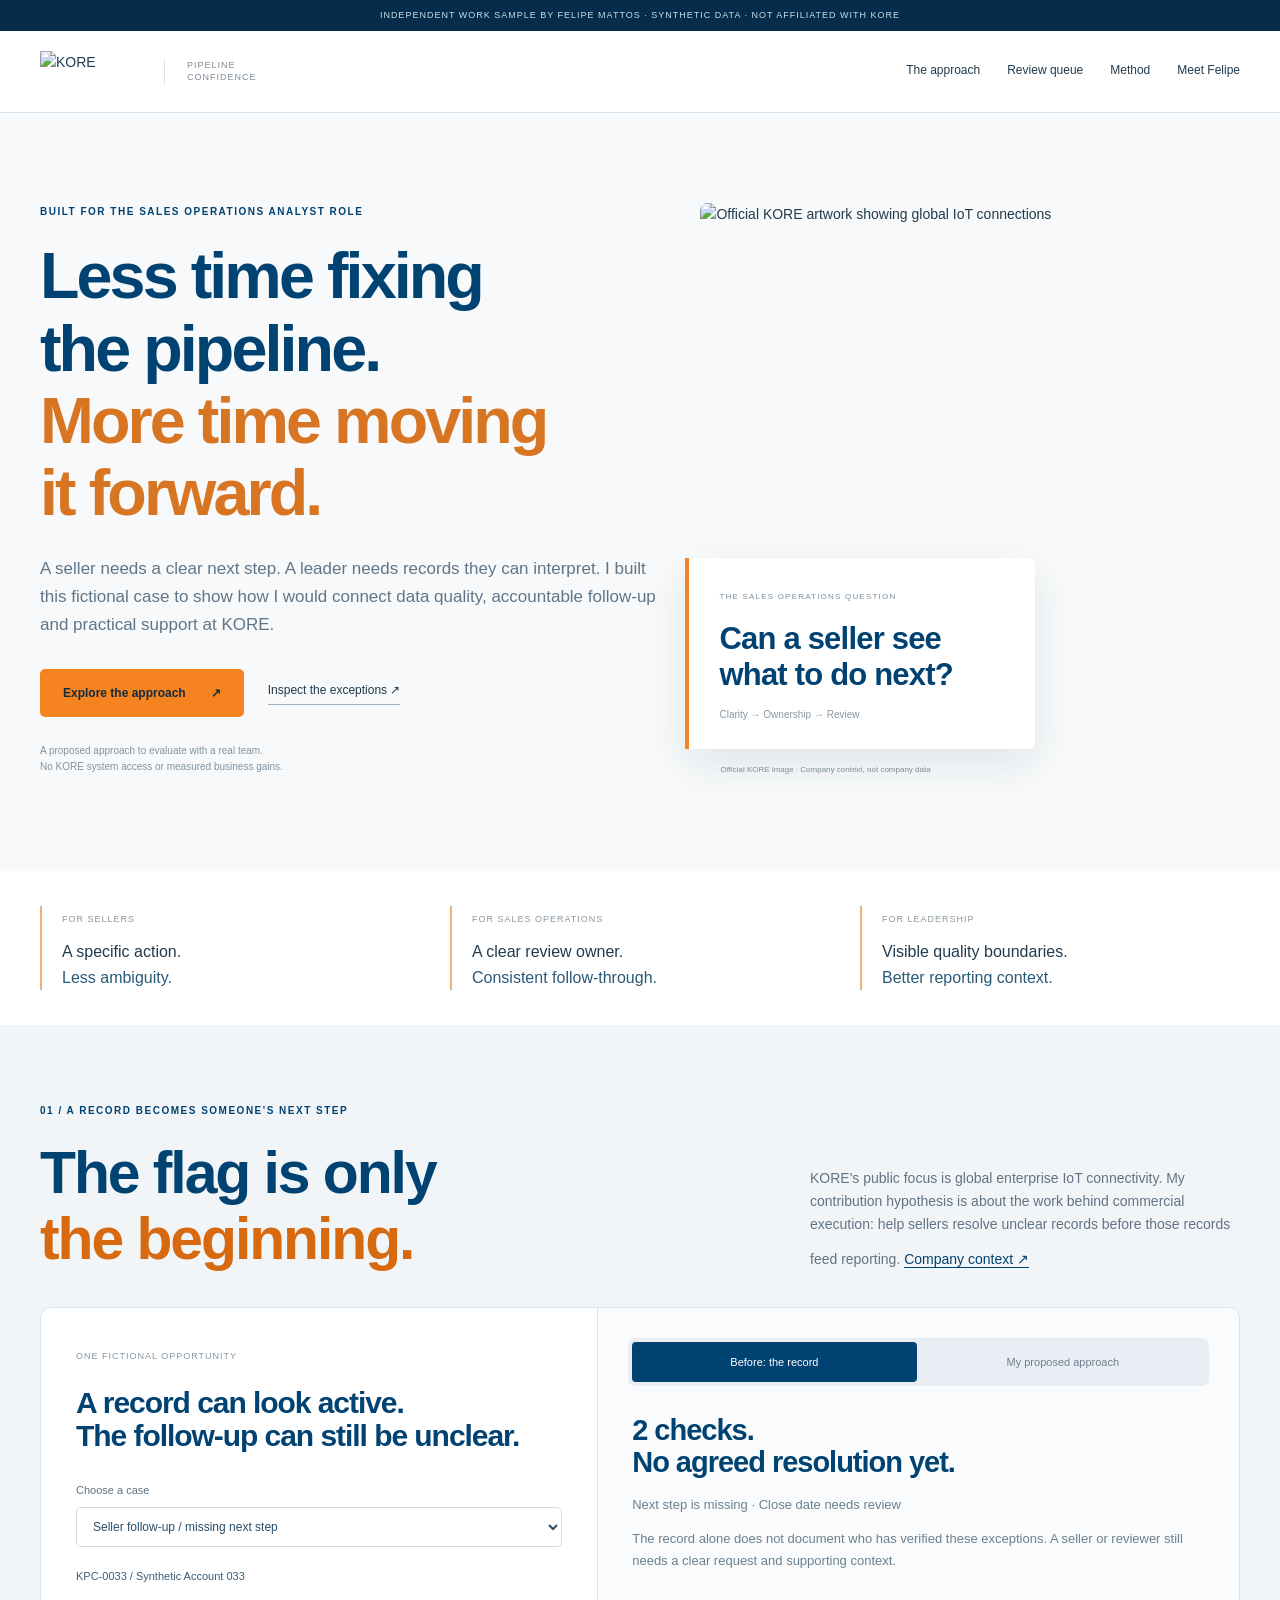
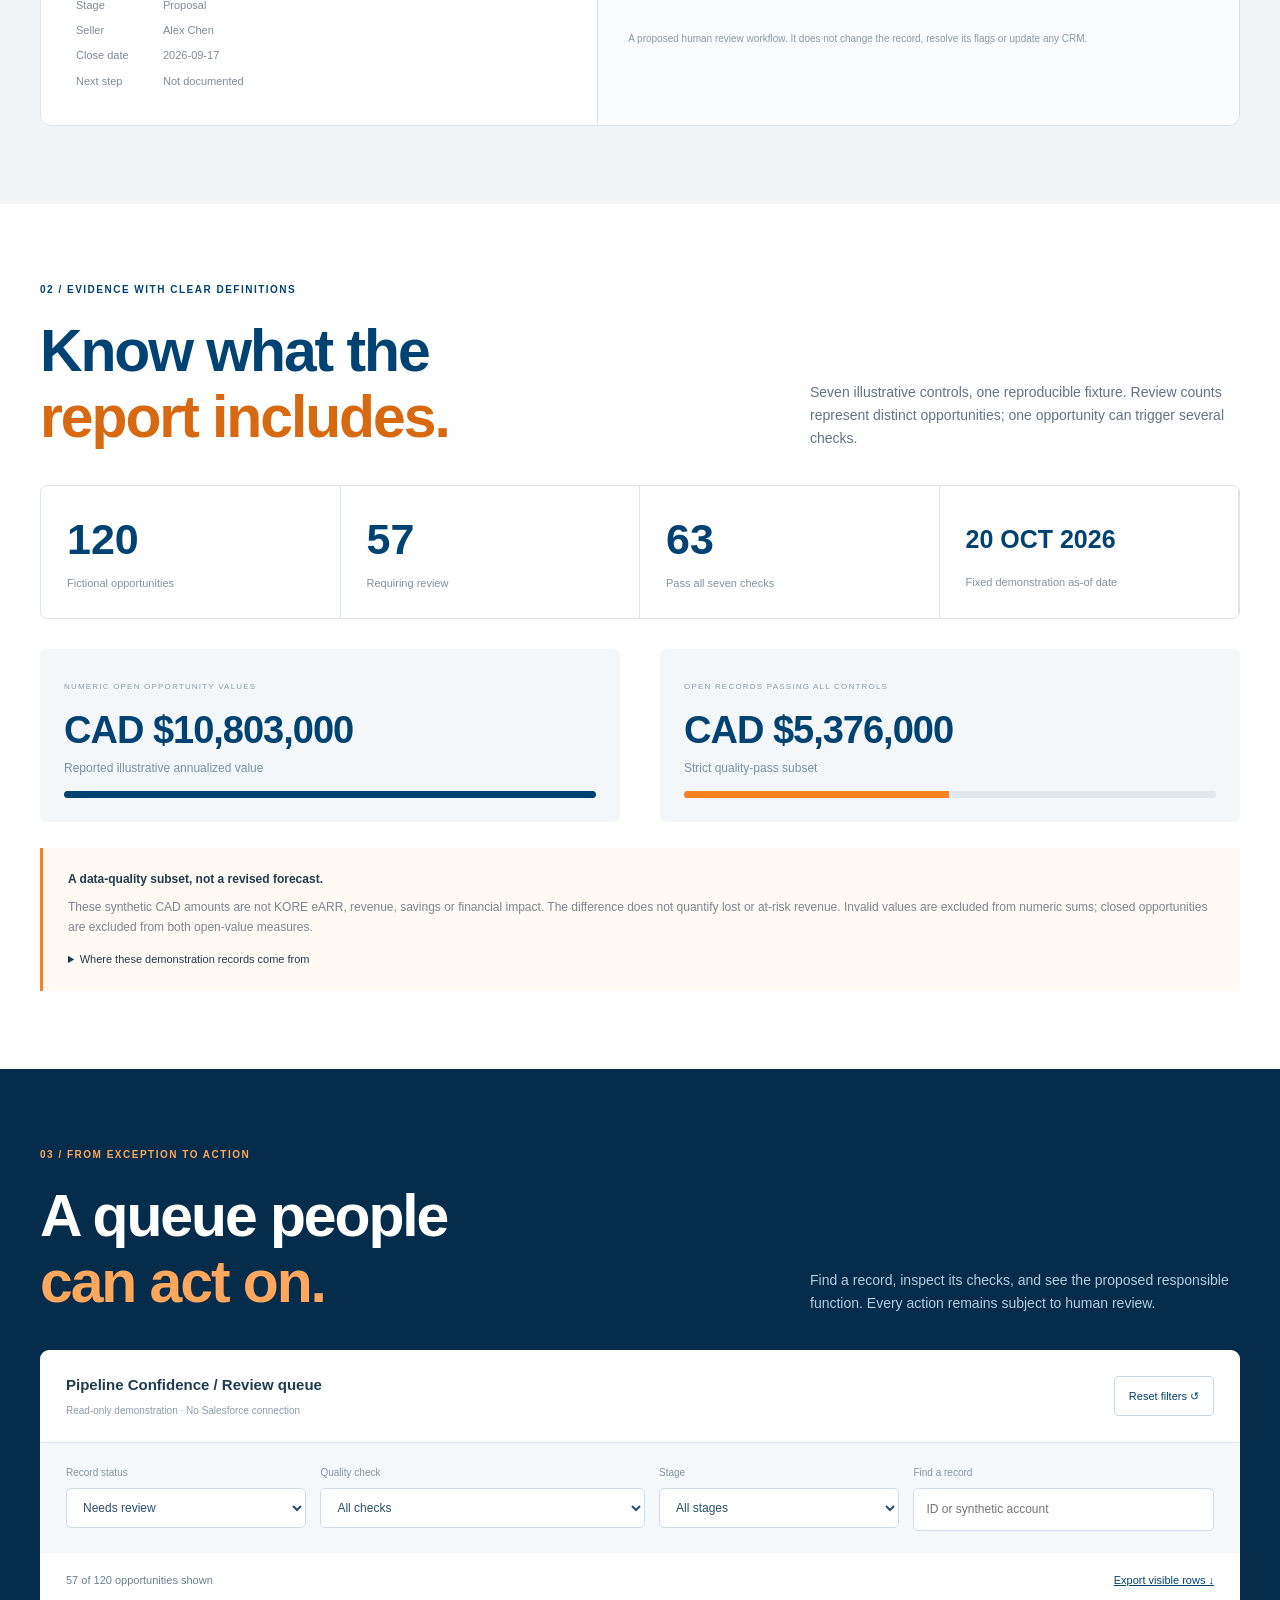
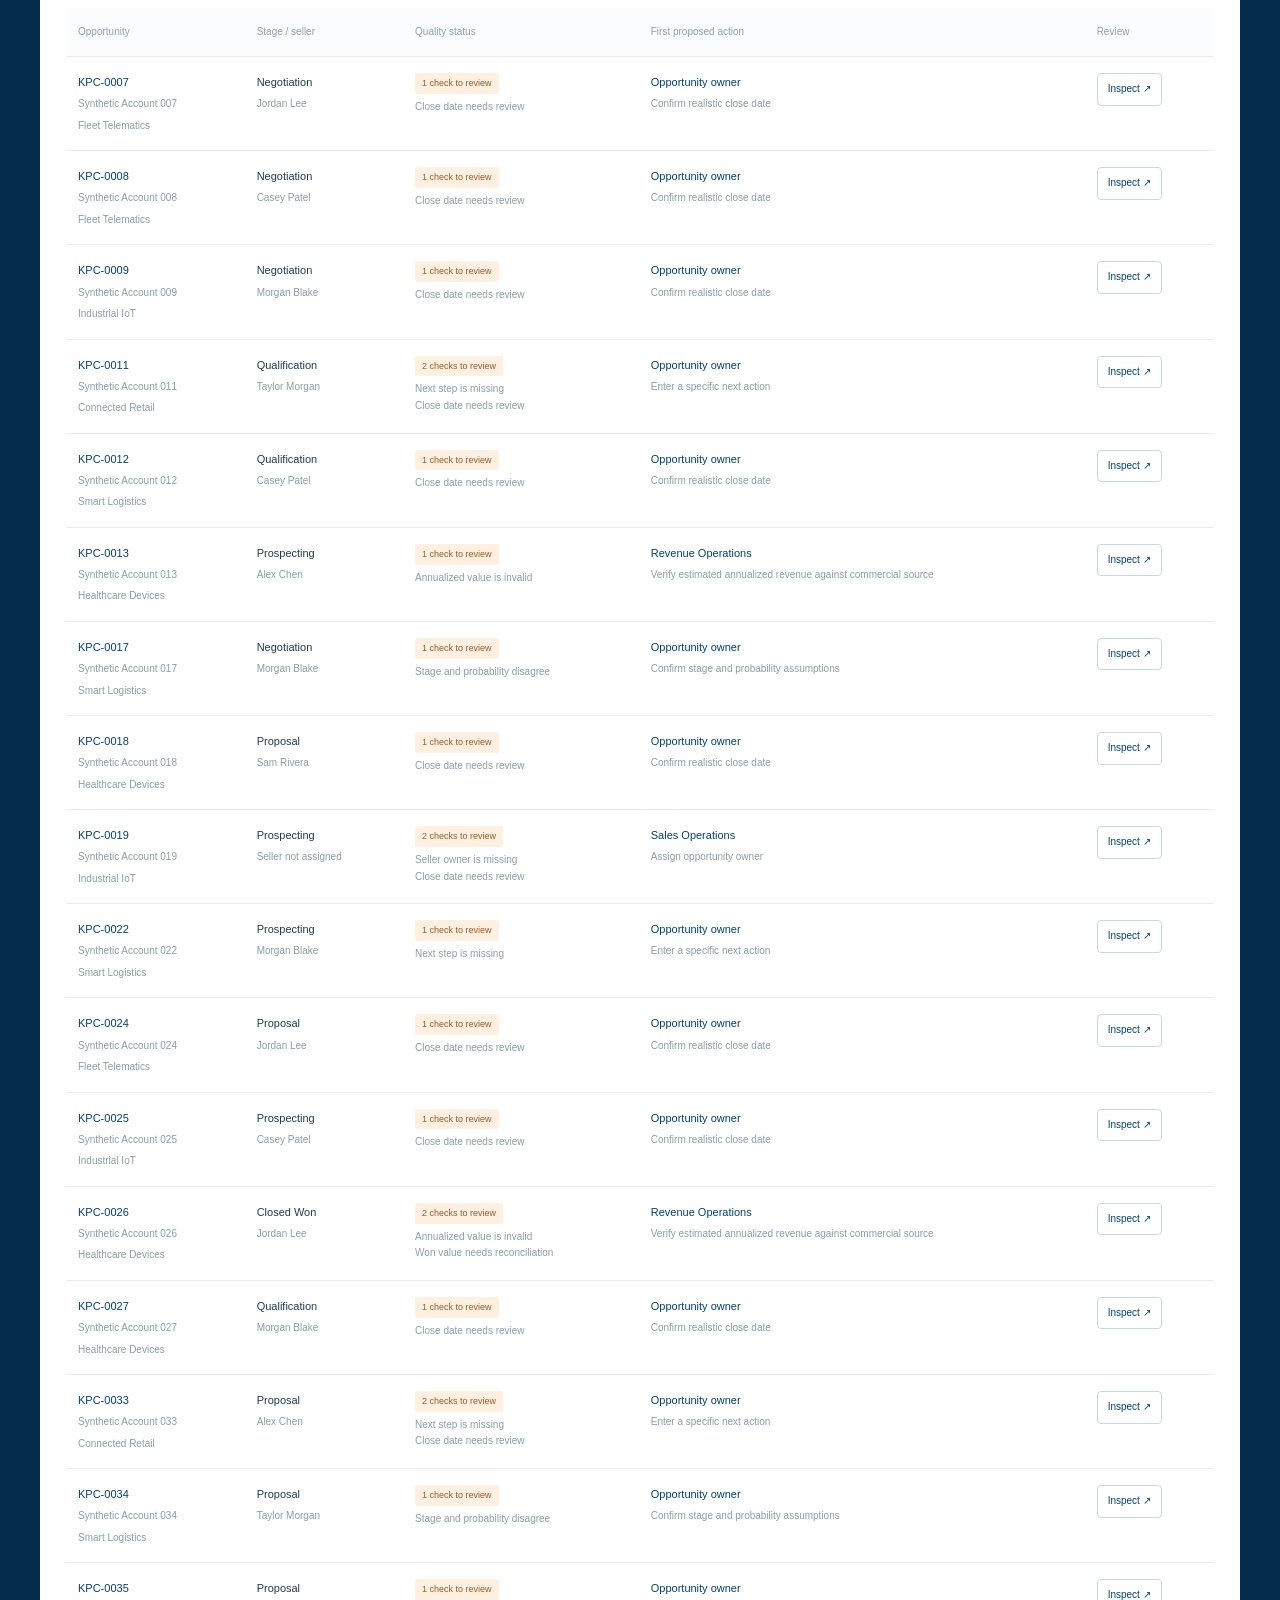
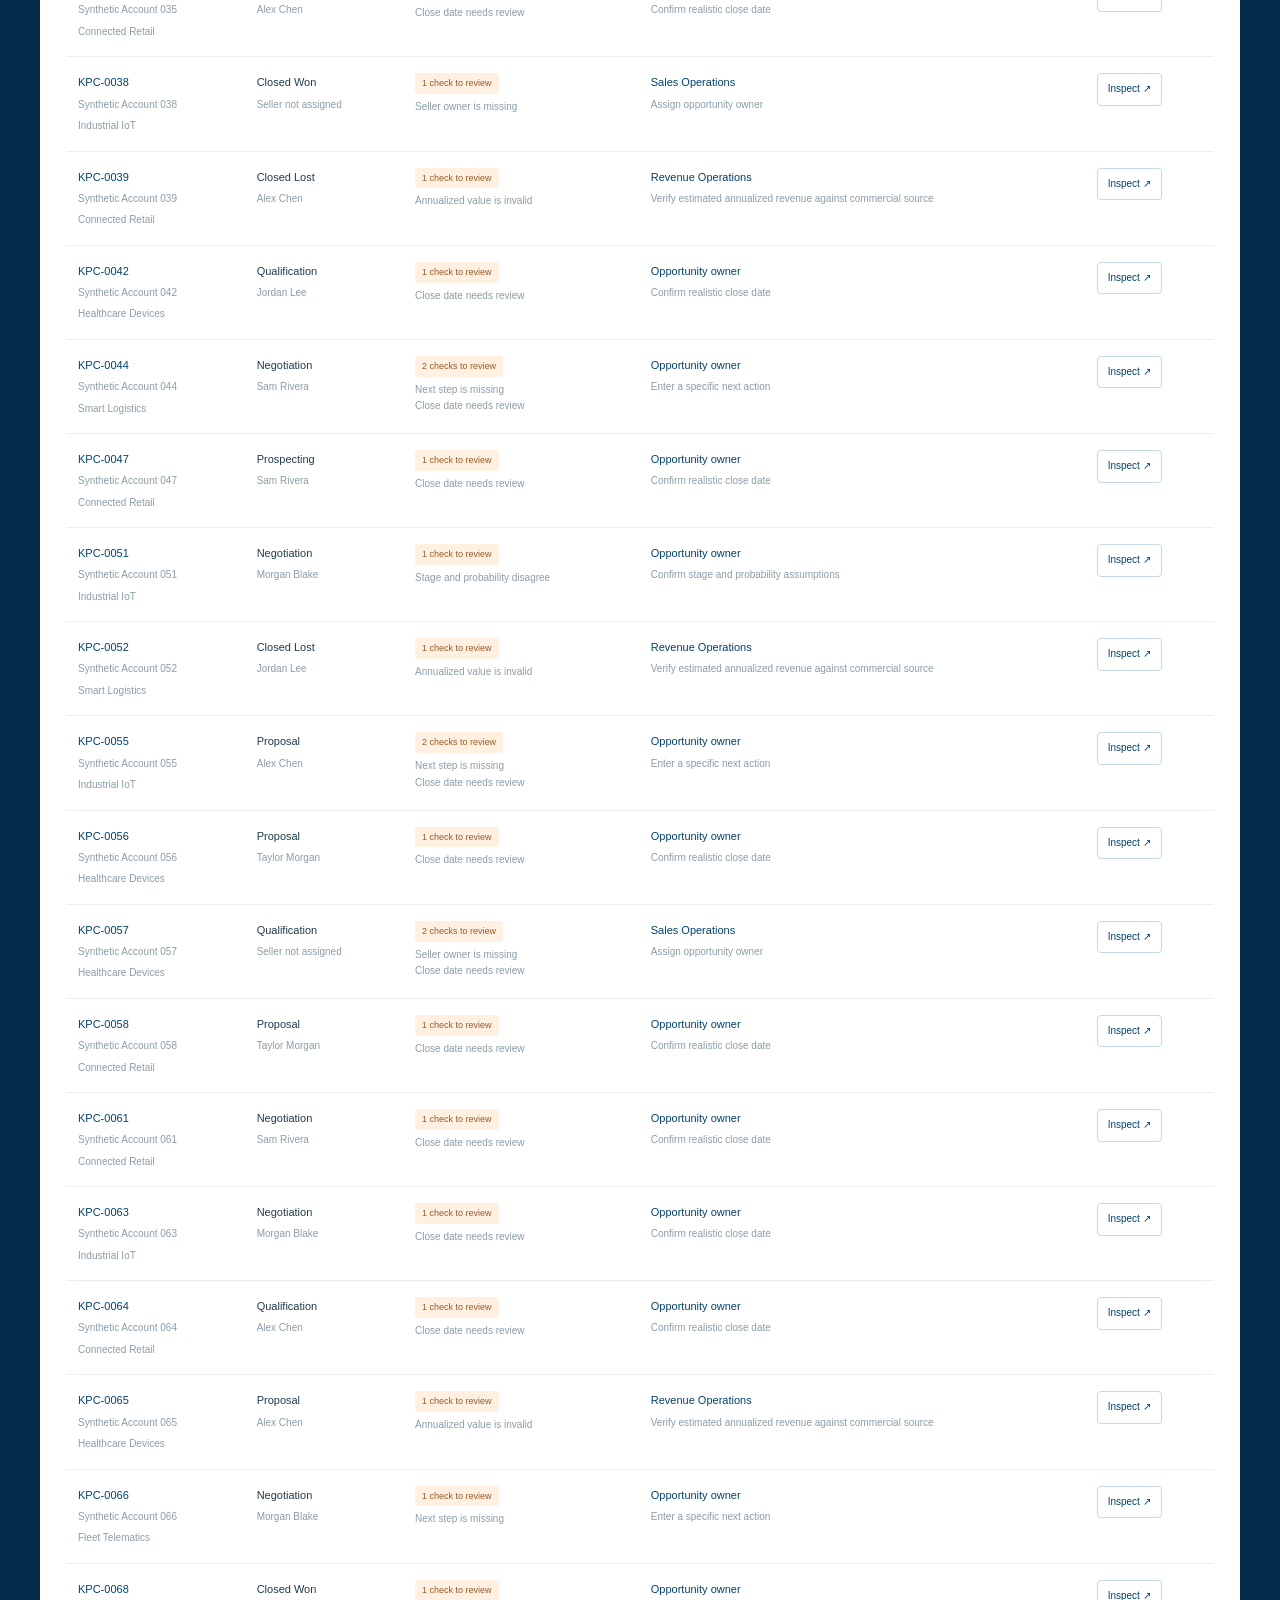
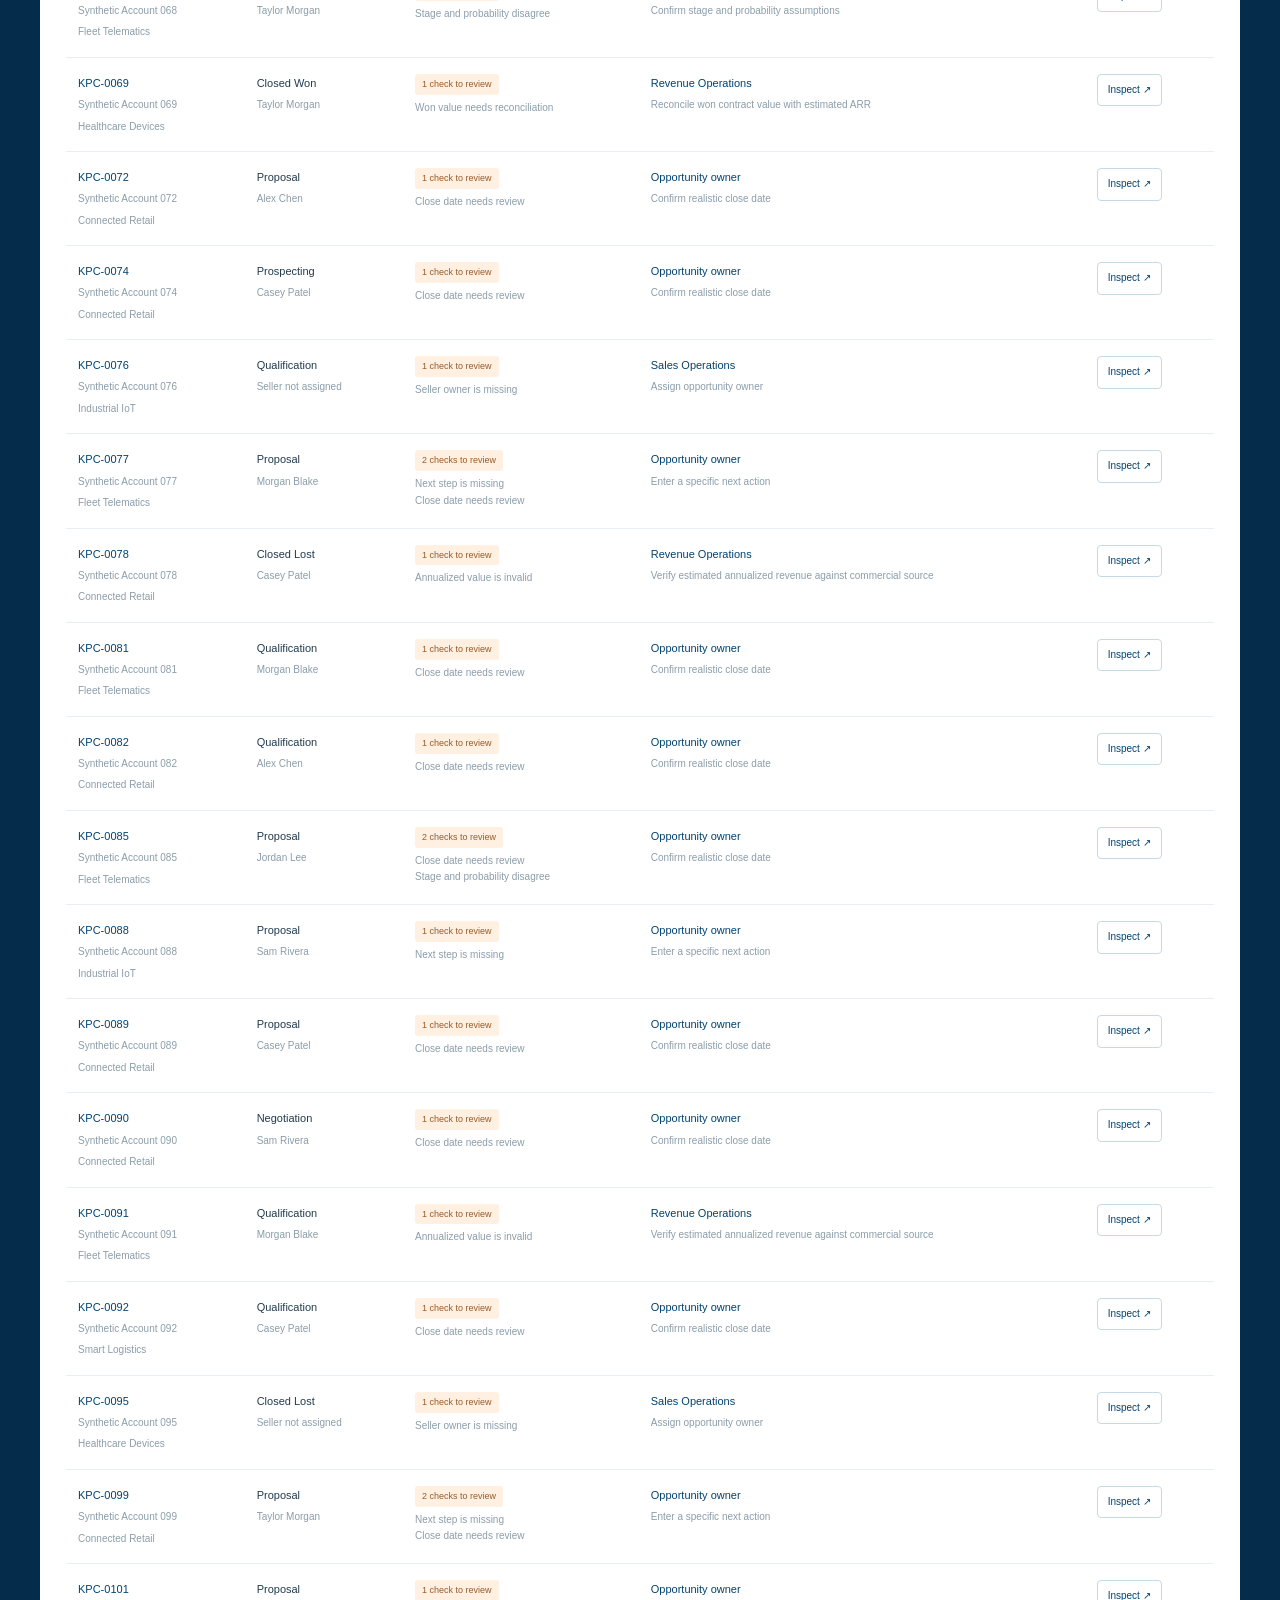
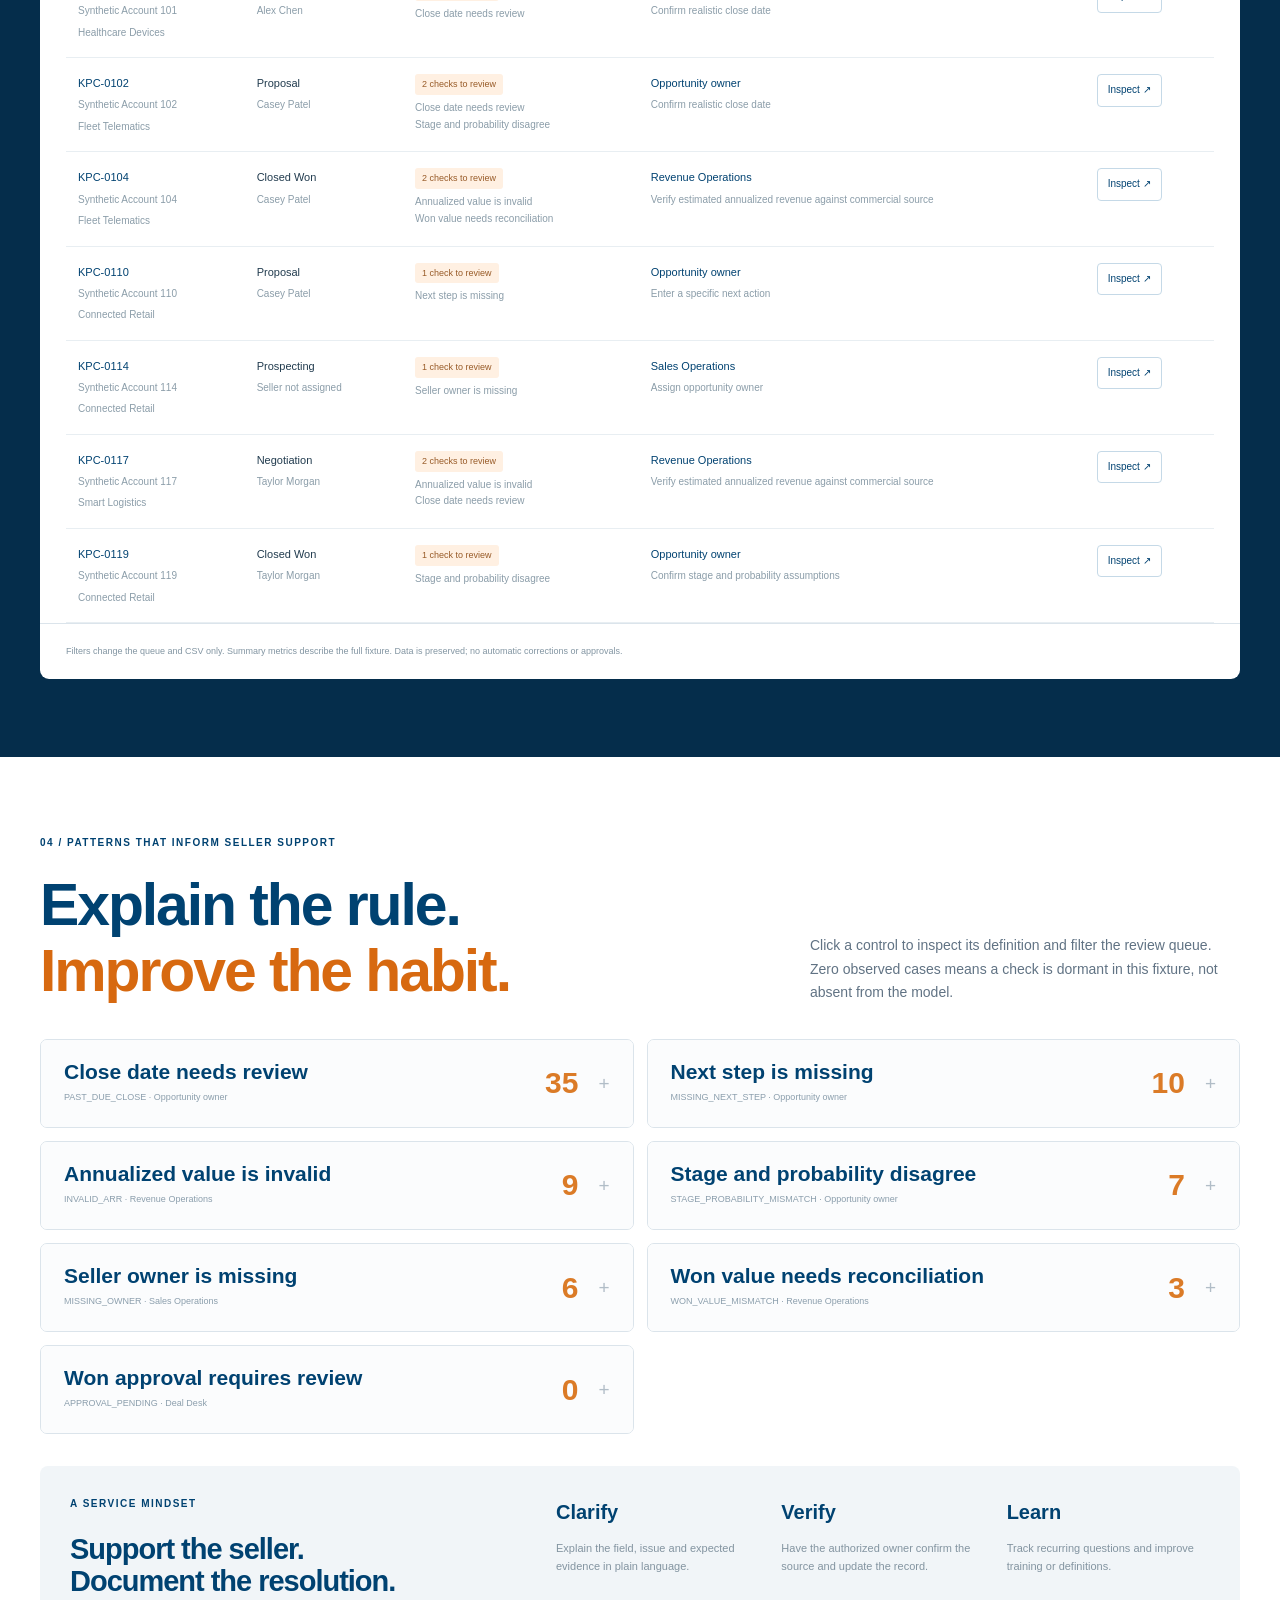
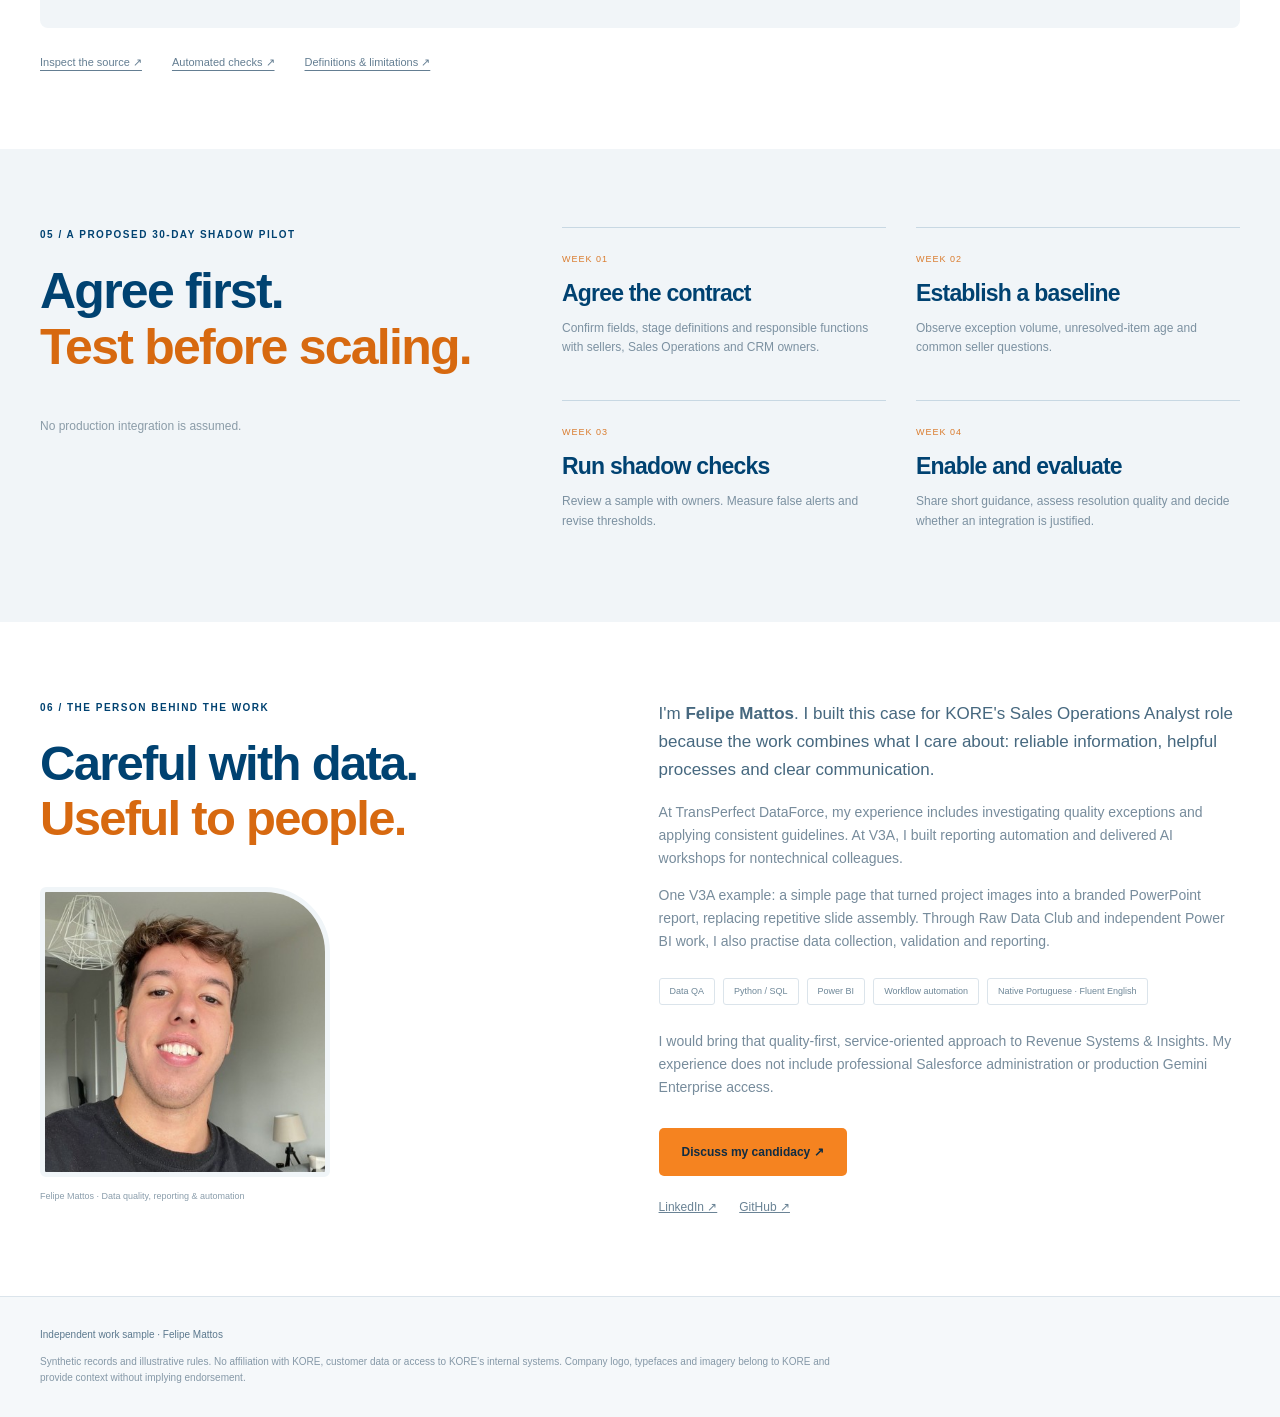
==== commit 4ecd06e9: "Redesign KORE candidacy case with original data, actionable reviews and portrait" ====
--- a/index.html
+++ b/index.html
@@ -1 +1,15 @@
-<!doctype html><html lang="en"><head><meta charset="utf-8"><meta name="viewport" content="width=device-width,initial-scale=1"><title>Pipeline Confidence — Felipe Mattos</title><style>:root{font:16px system-ui,sans-serif;color:#f0f5ec;background:#101b19}*{box-sizing:border-box}body{margin:0}main,header{max-width:1120px;margin:auto;padding:24px}header{border-bottom:1px solid #40524a;display:flex;justify-content:space-between}h1{font-size:clamp(2.7rem,6vw,5.5rem);line-height:1.08;letter-spacing:-.05em}h2{font-size:2rem}p{line-height:1.65;color:#c5d9d1}.hero{padding:60px 0}.eyebrow{font-size:.75rem;color:#a7e3bd;letter-spacing:.17em;text-transform:uppercase}.metrics,.benefits{display:grid;grid-template-columns:repeat(4,1fr);gap:12px}.benefits{grid-template-columns:repeat(3,1fr)}.panel{background:#1b2c28;border:1px solid #40594d;border-radius:14px;padding:22px}.panel strong{font-size:1.8rem}small{color:#b6ccc0}.case{padding:25px;background:#244539;border-radius:16px;margin-top:32px}button,select,input{font:inherit;padding:12px;border:1px solid #779e8c;border-radius:8px;background:#172b24;color:#f0f5ec}button{cursor:pointer}button[aria-pressed=true]{background:#a7e3bd;color:#183226}.controls{margin:55px 0}table{border-collapse:collapse;width:100%;min-width:700px}th,td{border-bottom:1px solid #355146;padding:11px;text-align:left;font-size:.85rem}th{color:#9ee4ba}.scroll{overflow:auto}.filters{display:flex;gap:12px;flex-wrap:wrap;margin-bottom:15px}a{color:#a8edc7}a.button{display:inline-block;background:#a8edc7;color:#102019;padding:12px 17px;text-decoration:none;border-radius:10px;font-weight:700}footer{margin:70px auto 30px;max-width:1120px;padding:24px;border-top:1px solid #40524a;color:#a9c3b6}@media(max-width:750px){.metrics,.benefits{grid-template-columns:1fr 1fr}}@media(max-width:480px){.metrics,.benefits{grid-template-columns:1fr}}</style></head><body><header><strong>PIPELINE CONFIDENCE</strong><small>Independent case · Felipe Mattos</small></header><main><section class="hero"><p class="eyebrow">For Sales Operations and Revenue Systems & Insights</p><h1>Less time fixing the pipeline.<br>More time moving it forward.</h1><p>Good operations should help sellers know what needs attention, give analysts a clear exception queue, and help leadership distinguish validated records from those needing review.</p><a class="button" href="#case">Explore one example ↗</a></section><div class="benefits"><div class="panel"><b>For sellers</b><p>Specific corrections, not vague CRM warnings.</p></div><div class="panel"><b>For Operations</b><p>One review queue with proposed actions and owners.</p></div><div class="panel"><b>For leadership</b><p>Transparent definitions behind the reporting.</p></div></div><section id="case" class="case"><p class="eyebrow">One issue, one next step</p><h2>An opportunity looks ready. The next action isn't.</h2><button id="before" aria-pressed="true">Current record</button> <button id="after" aria-pressed="false">Proposed approach</button><div id="scenario" aria-live="polite"><p>A fictional negotiation-stage opportunity has a past-due close date and no documented next seller action. A manager cannot see a clear follow-up.</p></div><small>No real CRM edits, automated approvals or claimed productivity improvement.</small></section><section class="controls"><p class="eyebrow">Data quality controls</p><h2>Make the next action visible.</h2><div class="metrics" id="metrics"></div><p>The strict pass-only subset is not a revised forecast, lost revenue, KORE eARR, or business performance claim.</p><div class="filters"><label>Condition <select id="status"><option>All</option><option>Needs review</option><option>Pass</option></select></label><label>Search <input id="query" placeholder="Opportunity / owner / segment"></label><button id="export">Export filtered CSV</button></div><div id="count" role="status"></div><div class="scroll"><table><thead><tr><th>Opportunity</th><th>Segment</th><th>Stage</th><th>Status</th><th>Issue</th><th>Next owner</th><th>Proposed action</th></tr></thead><tbody id="records"></tbody></table></div></section><section><p class="eyebrow">My approach in the first 30 days</p><div class="benefits"><div class="panel"><h3>Align</h3><p>Listen to sellers and system owners; agree definitions before introducing rules.</p></div><div class="panel"><h3>Test</h3><p>Run controls read-only, review false positives, and compare with actual workflow needs.</p></div><div class="panel"><h3>Enable</h3><p>Document clear next steps and help nontechnical colleagues adopt reliable practices.</p></div></div></section><section class="hero"><p class="eyebrow">Why I built this</p><h2>Operational value starts with people.</h2><p>I'm Felipe Mattos. Data-quality work at TransPerfect DataForce, workflow automation and AI workshops at V3A, and commercial analytics through Raw Data Club taught me to focus on clear, useful actions—not just dashboards. I built this independent exercise for the Sales Operations Analyst opportunity at KORE.</p><a href="https://www.linkedin.com/in/felipervm">Discuss my candidacy ↗</a></section></main><footer>Independent illustrative case. All accounts, rules, data and results are synthetic. No access to KORE, Salesforce or Gemini Enterprise systems. No production integration or measured business gains.</footer><script>const data={"summary":{"records":120,"review":57,"passed":63,"reported_open_arr_cad":10803000,"validated_open_arr_cad":5376000,"flags":{"INVALID_ARR":9,"MISSING_NEXT_STEP":10,"MISSING_OWNER":6,"PAST_DUE_CLOSE":35,"STAGE_PROBABILITY_MISMATCH":7,"WON_VALUE_MISMATCH":3},"as_of":"2026-10-20","method":"Illustrative strict pass-only subset; not a revised forecast or KORE internal metric"},"records":[{"opportunity_id":"KPC-0001","account":"Synthetic Account 001","segment":"Industrial IoT","owner":"Sam Rivera","stage":"Closed Won","close_date":"2026-11-09","estimated_arr_cad":"202000","contract_arr_cad":"202000","probability_pct":"100","last_updated":"2026-10-17","next_step":"Validate commercial terms","approval_status":"Approved","data_origin":"Synthetic fixture","status":"Pass","issues":[],"next_owner":"None","next_action":"No action required"},{"opportunity_id":"KPC-0002","account":"Synthetic Account 002","segment":"Connected Retail","owner":"Taylor Morgan","stage":"Prospecting","close_date":"2026-11-11","estimated_arr_cad":"20000","contract_arr_cad":"","probability_pct":"10","last_updated":"2026-10-16","next_step":"Review proposal","approval_status":"Approved","data_origin":"Synthetic fixture","status":"Pass","issues":[],"next_owner":"None","next_action":"No action required"},{"opportunity_id":"KPC-0003","account":"Synthetic Account 003","segment":"Industrial IoT","owner":"Taylor Morgan","stage":"Prospecting","close_date":"2027-01-03","estimated_arr_cad":"68000","contract_arr_cad":"","probability_pct":"10","last_updated":"2026-10-17","next_step":"Confirm scope","approval_status":"Pending","data_origin":"Synthetic fixture","status":"Pass","issues":[],"next_owner":"None","next_action":"No action required"},{"opportunity_id":"KPC-0004","account":"Synthetic Account 004","segment":"Smart Logistics","owner":"Sam Rivera","stage":"Closed Lost","close_date":"2026-10-28","estimated_arr_cad":"41000","contract_arr_cad":"","probability_pct":"0","last_updated":"2026-10-03","next_step":"Review proposal","approval_status":"Approved","data_origin":"Synthetic fixture","status":"Pass","issues":[],"next_owner":"None","next_action":"No action required"},{"opportunity_id":"KPC-0005","account":"Synthetic Account 005","segment":"Healthcare Devices","owner":"Taylor Morgan","stage":"Closed Won","close_date":"2026-09-13","estimated_arr_cad":"125000","contract_arr_cad":"125000","probability_pct":"100","last_updated":"2026-10-15","next_step":"Confirm scope","approval_status":"Approved","data_origin":"Synthetic fixture","status":"Pass","issues":[],"next_owner":"None","next_action":"No action required"},{"opportunity_id":"KPC-0006","account":"Synthetic Account 006","segment":"Industrial IoT","owner":"Sam Rivera","stage":"Proposal","close_date":"2026-12-16","estimated_arr_cad":"64000","contract_arr_cad":"","probability_pct":"50","last_updated":"2026-09-30","next_step":"Review proposal","approval_status":"Approved","data_origin":"Synthetic fixture","status":"Pass","issues":[],"next_owner":"None","next_action":"No action required"},{"opportunity_id":"KPC-0007","account":"Synthetic Account 007","segment":"Fleet Telematics","owner":"Jordan Lee","stage":"Negotiation","close_date":"2026-09-25","estimated_arr_cad":"254000","contract_arr_cad":"","probability_pct":"75","last_updated":"2026-09-27","next_step":"Confirm scope","approval_status":"Pending","data_origin":"Synthetic fixture","status":"Needs review","issues":[{"code":"PAST_DUE_CLOSE","priority":"Medium","action_owner":"Opportunity owner","action":"Confirm realistic close date"}],"next_owner":"Opportunity owner","next_action":"Confirm realistic close date"},{"opportunity_id":"KPC-0008","account":"Synthetic Account 008","segment":"Fleet Telematics","owner":"Casey Patel","stage":"Negotiation","close_date":"2026-10-08","estimated_arr_cad":"113000","contract_arr_cad":"","probability_pct":"75","last_updated":"2026-09-25","next_step":"Validate commercial terms","approval_status":"Pending","data_origin":"Synthetic fixture","status":"Needs review","issues":[{"code":"PAST_DUE_CLOSE","priority":"Medium","action_owner":"Opportunity owner","action":"Confirm realistic close date"}],"next_owner":"Opportunity owner","next_action":"Confirm realistic close date"},{"opportunity_id":"KPC-0009","account":"Synthetic Account 009","segment":"Industrial IoT","owner":"Morgan Blake","stage":"Negotiation","close_date":"2026-09-15","estimated_arr_cad":"114000","contract_arr_cad":"","probability_pct":"75","last_updated":"2026-09-09","next_step":"Review proposal","approval_status":"Approved","data_origin":"Synthetic fixture","status":"Needs review","issues":[{"code":"PAST_DUE_CLOSE","priority":"Medium","action_owner":"Opportunity owner","action":"Confirm realistic close date"}],"next_owner":"Opportunity owner","next_action":"Confirm realistic close date"},{"opportunity_id":"KPC-0010","account":"Synthetic Account 010","segment":"Smart Logistics","owner":"Sam Rivera","stage":"Closed Won","close_date":"2026-12-15","estimated_arr_cad":"103000","contract_arr_cad":"103000","probability_pct":"100","last_updated":"2026-09-22","next_step":"Review proposal","approval_status":"Approved","data_origin":"Synthetic fixture","status":"Pass","issues":[],"next_owner":"None","next_action":"No action required"},{"opportunity_id":"KPC-0011","account":"Synthetic Account 011","segment":"Connected Retail","owner":"Taylor Morgan","stage":"Qualification","close_date":"2026-08-25","estimated_arr_cad":"231000","contract_arr_cad":"","probability_pct":"25","last_updated":"2026-10-16","next_step":"","approval_status":"Approved","data_origin":"Synthetic fixture","status":"Needs review","issues":[{"code":"MISSING_NEXT_STEP","priority":"Medium","action_owner":"Opportunity owner","action":"Enter a specific next action"},{"code":"PAST_DUE_CLOSE","priority":"Medium","action_owner":"Opportunity owner","action":"Confirm realistic close date"}],"next_owner":"Opportunity owner","next_action":"Enter a specific next action"},{"opportunity_id":"KPC-0012","account":"Synthetic Account 012","segment":"Smart Logistics","owner":"Casey Patel","stage":"Qualification","close_date":"2026-10-04","estimated_arr_cad":"41000","contract_arr_cad":"","probability_pct":"25","last_updated":"2026-09-19","next_step":"Review proposal","approval_status":"Approved","data_origin":"Synthetic fixture","status":"Needs review","issues":[{"code":"PAST_DUE_CLOSE","priority":"Medium","action_owner":"Opportunity owner","action":"Confirm realistic close date"}],"next_owner":"Opportunity owner","next_action":"Confirm realistic close date"},{"opportunity_id":"KPC-0013","account":"Synthetic Account 013","segment":"Healthcare Devices","owner":"Alex Chen","stage":"Prospecting","close_date":"2026-11-22","estimated_arr_cad":"","contract_arr_cad":"","probability_pct":"10","last_updated":"2026-09-08","next_step":"Validate commercial terms","approval_status":"Approved","data_origin":"Synthetic fixture","status":"Needs review","issues":[{"code":"INVALID_ARR","priority":"High","action_owner":"Revenue Operations","action":"Verify estimated annualized revenue against commercial source"}],"next_owner":"Revenue Operations","next_action":"Verify estimated annualized revenue against commercial source"},{"opportunity_id":"KPC-0014","account":"Synthetic Account 014","segment":"Smart Logistics","owner":"Alex Chen","stage":"Negotiation","close_date":"2026-11-26","estimated_arr_cad":"69000","contract_arr_cad":"","probability_pct":"75","last_updated":"2026-10-06","next_step":"Validate commercial terms","approval_status":"Pending","data_origin":"Synthetic fixture","status":"Pass","issues":[],"next_owner":"None","next_action":"No action required"},{"opportunity_id":"KPC-0015","account":"Synthetic Account 015","segment":"Smart Logistics","owner":"Jordan Lee","stage":"Proposal","close_date":"2026-12-20","estimated_arr_cad":"205000","contract_arr_cad":"","probability_pct":"50","last_updated":"2026-09-08","next_step":"Confirm scope","approval_status":"Approved","data_origin":"Synthetic fixture","status":"Pass","issues":[],"next_owner":"None","next_action":"No action required"},{"opportunity_id":"KPC-0016","account":"Synthetic Account 016","segment":"Smart Logistics","owner":"Jordan Lee","stage":"Negotiation","close_date":"2027-01-17","estimated_arr_cad":"109000","contract_arr_cad":"","probability_pct":"75","last_updated":"2026-10-06","next_step":"Validate commercial terms","approval_status":"Pending","data_origin":"Synthetic fixture","status":"Pass","issues":[],"next_owner":"None","next_action":"No action required"},{"opportunity_id":"KPC-0017","account":"Synthetic Account 017","segment":"Smart Logistics","owner":"Morgan Blake","stage":"Negotiation","close_date":"2026-11-06","estimated_arr_cad":"123000","contract_arr_cad":"","probability_pct":"90","last_updated":"2026-09-19","next_step":"Validate commercial terms","approval_status":"Pending","data_origin":"Synthetic fixture","status":"Needs review","issues":[{"code":"STAGE_PROBABILITY_MISMATCH","priority":"Medium","action_owner":"Opportunity owner","action":"Confirm stage and probability assumptions"}],"next_owner":"Opportunity owner","next_action":"Confirm stage and probability assumptions"},{"opportunity_id":"KPC-0018","account":"Synthetic Account 018","segment":"Healthcare Devices","owner":"Sam Rivera","stage":"Proposal","close_date":"2026-09-15","estimated_arr_cad":"25000","contract_arr_cad":"","probability_pct":"50","last_updated":"2026-09-18","next_step":"Validate commercial terms","approval_status":"Pending","data_origin":"Synthetic fixture","status":"Needs review","issues":[{"code":"PAST_DUE_CLOSE","priority":"Medium","action_owner":"Opportunity owner","action":"Confirm realistic close date"}],"next_owner":"Opportunity owner","next_action":"Confirm realistic close date"},{"opportunity_id":"KPC-0019","account":"Synthetic Account 019","segment":"Industrial IoT","owner":"","stage":"Prospecting","close_date":"2026-09-05","estimated_arr_cad":"173000","contract_arr_cad":"","probability_pct":"10","last_updated":"2026-09-30","next_step":"Customer follow-up","approval_status":"Pending","data_origin":"Synthetic fixture","status":"Needs review","issues":[{"code":"MISSING_OWNER","priority":"High","action_owner":"Sales Operations","action":"Assign opportunity owner"},{"code":"PAST_DUE_CLOSE","priority":"Medium","action_owner":"Opportunity owner","action":"Confirm realistic close date"}],"next_owner":"Sales Operations","next_action":"Assign opportunity owner"},{"opportunity_id":"KPC-0020","account":"Synthetic Account 020","segment":"Smart Logistics","owner":"Jordan Lee","stage":"Prospecting","close_date":"2026-11-17","estimated_arr_cad":"193000","contract_arr_cad":"","probability_pct":"10","last_updated":"2026-10-10","next_step":"Customer follow-up","approval_status":"Pending","data_origin":"Synthetic fixture","status":"Pass","issues":[],"next_owner":"None","next_action":"No action required"},{"opportunity_id":"KPC-0021","account":"Synthetic Account 021","segment":"Industrial IoT","owner":"Alex Chen","stage":"Qualification","close_date":"2026-12-12","estimated_arr_cad":"230000","contract_arr_cad":"","probability_pct":"25","last_updated":"2026-09-09","next_step":"Validate commercial terms","approval_status":"Approved","data_origin":"Synthetic fixture","status":"Pass","issues":[],"next_owner":"None","next_action":"No action required"},{"opportunity_id":"KPC-0022","account":"Synthetic Account 022","segment":"Smart Logistics","owner":"Morgan Blake","stage":"Prospecting","close_date":"2026-12-20","estimated_arr_cad":"67000","contract_arr_cad":"","probability_pct":"10","last_updated":"2026-10-07","next_step":"","approval_status":"Approved","data_origin":"Synthetic fixture","status":"Needs review","issues":[{"code":"MISSING_NEXT_STEP","priority":"Medium","action_owner":"Opportunity owner","action":"Enter a specific next action"}],"next_owner":"Opportunity owner","next_action":"Enter a specific next action"},{"opportunity_id":"KPC-0023","account":"Synthetic Account 023","segment":"Smart Logistics","owner":"Jordan Lee","stage":"Proposal","close_date":"2026-11-17","estimated_arr_cad":"112000","contract_arr_cad":"","probability_pct":"50","last_updated":"2026-09-23","next_step":"Customer follow-up","approval_status":"Pending","data_origin":"Synthetic fixture","status":"Pass","issues":[],"next_owner":"None","next_action":"No action required"},{"opportunity_id":"KPC-0024","account":"Synthetic Account 024","segment":"Fleet Telematics","owner":"Jordan Lee","stage":"Proposal","close_date":"2026-09-26","estimated_arr_cad":"52000","contract_arr_cad":"","probability_pct":"50","last_updated":"2026-09-17","next_step":"Confirm scope","approval_status":"Pending","data_origin":"Synthetic fixture","status":"Needs review","issues":[{"code":"PAST_DUE_CLOSE","priority":"Medium","action_owner":"Opportunity owner","action":"Confirm realistic close date"}],"next_owner":"Opportunity owner","next_action":"Confirm realistic close date"},{"opportunity_id":"KPC-0025","account":"Synthetic Account 025","segment":"Industrial IoT","owner":"Casey Patel","stage":"Prospecting","close_date":"2026-10-18","estimated_arr_cad":"143000","contract_arr_cad":"","probability_pct":"10","last_updated":"2026-09-13","next_step":"Customer follow-up","approval_status":"Approved","data_origin":"Synthetic fixture","status":"Needs review","issues":[{"code":"PAST_DUE_CLOSE","priority":"Medium","action_owner":"Opportunity owner","action":"Confirm realistic close date"}],"next_owner":"Opportunity owner","next_action":"Confirm realistic close date"},{"opportunity_id":"KPC-0026","account":"Synthetic Account 026","segment":"Healthcare Devices","owner":"Jordan Lee","stage":"Closed Won","close_date":"2026-09-19","estimated_arr_cad":"","contract_arr_cad":"43000","probability_pct":"100","last_updated":"2026-09-29","next_step":"Confirm scope","approval_status":"Approved","data_origin":"Synthetic fixture","status":"Needs review","issues":[{"code":"INVALID_ARR","priority":"High","action_owner":"Revenue Operations","action":"Verify estimated annualized revenue against commercial source"},{"code":"WON_VALUE_MISMATCH","priority":"High","action_owner":"Revenue Operations","action":"Reconcile won contract value with estimated ARR"}],"next_owner":"Revenue Operations","next_action":"Verify estimated annualized revenue against commercial source"},{"opportunity_id":"KPC-0027","account":"Synthetic Account 027","segment":"Healthcare Devices","owner":"Morgan Blake","stage":"Qualification","close_date":"2026-09-15","estimated_arr_cad":"111000","contract_arr_cad":"","probability_pct":"25","last_updated":"2026-09-17","next_step":"Confirm scope","approval_status":"Pending","data_origin":"Synthetic fixture","status":"Needs review","issues":[{"code":"PAST_DUE_CLOSE","priority":"Medium","action_owner":"Opportunity owner","action":"Confirm realistic close date"}],"next_owner":"Opportunity owner","next_action":"Confirm realistic close date"},{"opportunity_id":"KPC-0028","account":"Synthetic Account 028","segment":"Smart Logistics","owner":"Alex Chen","stage":"Closed Won","close_date":"2026-09-21","estimated_arr_cad":"97000","contract_arr_cad":"97000","probability_pct":"100","last_updated":"2026-10-16","next_step":"Validate commercial terms","approval_status":"Approved","data_origin":"Synthetic fixture","status":"Pass","issues":[],"next_owner":"None","next_action":"No action required"},{"opportunity_id":"KPC-0029","account":"Synthetic Account 029","segment":"Smart Logistics","owner":"Casey Patel","stage":"Closed Won","close_date":"2026-08-26","estimated_arr_cad":"114000","contract_arr_cad":"114000","probability_pct":"100","last_updated":"2026-10-09","next_step":"Confirm scope","approval_status":"Approved","data_origin":"Synthetic fixture","status":"Pass","issues":[],"next_owner":"None","next_action":"No action required"},{"opportunity_id":"KPC-0030","account":"Synthetic Account 030","segment":"Fleet Telematics","owner":"Alex Chen","stage":"Qualification","close_date":"2026-10-28","estimated_arr_cad":"58000","contract_arr_cad":"","probability_pct":"25","last_updated":"2026-09-13","next_step":"Customer follow-up","approval_status":"Approved","data_origin":"Synthetic fixture","status":"Pass","issues":[],"next_owner":"None","next_action":"No action required"},{"opportunity_id":"KPC-0031","account":"Synthetic Account 031","segment":"Connected Retail","owner":"Jordan Lee","stage":"Negotiation","close_date":"2027-01-14","estimated_arr_cad":"75000","contract_arr_cad":"","probability_pct":"75","last_updated":"2026-09-27","next_step":"Customer follow-up","approval_status":"Pending","data_origin":"Synthetic fixture","status":"Pass","issues":[],"next_owner":"None","next_action":"No action required"},{"opportunity_id":"KPC-0032","account":"Synthetic Account 032","segment":"Healthcare Devices","owner":"Taylor Morgan","stage":"Prospecting","close_date":"2026-11-05","estimated_arr_cad":"102000","contract_arr_cad":"","probability_pct":"10","last_updated":"2026-10-10","next_step":"Review proposal","approval_status":"Pending","data_origin":"Synthetic fixture","status":"Pass","issues":[],"next_owner":"None","next_action":"No action required"},{"opportunity_id":"KPC-0033","account":"Synthetic Account 033","segment":"Connected Retail","owner":"Alex Chen","stage":"Proposal","close_date":"2026-09-17","estimated_arr_cad":"114000","contract_arr_cad":"","probability_pct":"50","last_updated":"2026-09-30","next_step":"","approval_status":"Approved","data_origin":"Synthetic fixture","status":"Needs review","issues":[{"code":"MISSING_NEXT_STEP","priority":"Medium","action_owner":"Opportunity owner","action":"Enter a specific next action"},{"code":"PAST_DUE_CLOSE","priority":"Medium","action_owner":"Opportunity owner","action":"Confirm realistic close date"}],"next_owner":"Opportunity owner","next_action":"Enter a specific next action"},{"opportunity_id":"KPC-0034","account":"Synthetic Account 034","segment":"Smart Logistics","owner":"Taylor Morgan","stage":"Proposal","close_date":"2026-11-07","estimated_arr_cad":"211000","contract_arr_cad":"","probability_pct":"90","last_updated":"2026-10-14","next_step":"Review proposal","approval_status":"Approved","data_origin":"Synthetic fixture","status":"Needs review","issues":[{"code":"STAGE_PROBABILITY_MISMATCH","priority":"Medium","action_owner":"Opportunity owner","action":"Confirm stage and probability assumptions"}],"next_owner":"Opportunity owner","next_action":"Confirm stage and probability assumptions"},{"opportunity_id":"KPC-0035","account":"Synthetic Account 035","segment":"Connected Retail","owner":"Alex Chen","stage":"Proposal","close_date":"2026-10-06","estimated_arr_cad":"226000","contract_arr_cad":"","probability_pct":"50","last_updated":"2026-09-27","next_step":"Validate commercial terms","approval_status":"Pending","data_origin":"Synthetic fixture","status":"Needs review","issues":[{"code":"PAST_DUE_CLOSE","priority":"Medium","action_owner":"Opportunity owner","action":"Confirm realistic close date"}],"next_owner":"Opportunity owner","next_action":"Confirm realistic close date"},{"opportunity_id":"KPC-0036","account":"Synthetic Account 036","segment":"Healthcare Devices","owner":"Taylor Morgan","stage":"Closed Lost","close_date":"2026-09-15","estimated_arr_cad":"101000","contract_arr_cad":"","probability_pct":"0","last_updated":"2026-09-25","next_step":"Review proposal","approval_status":"Approved","data_origin":"Synthetic fixture","status":"Pass","issues":[],"next_owner":"None","next_action":"No action required"},{"opportunity_id":"KPC-0037","account":"Synthetic Account 037","segment":"Connected Retail","owner":"Jordan Lee","stage":"Closed Won","close_date":"2026-12-25","estimated_arr_cad":"137000","contract_arr_cad":"137000","probability_pct":"100","last_updated":"2026-10-02","next_step":"Review proposal","approval_status":"Approved","data_origin":"Synthetic fixture","status":"Pass","issues":[],"next_owner":"None","next_action":"No action required"},{"opportunity_id":"KPC-0038","account":"Synthetic Account 038","segment":"Industrial IoT","owner":"","stage":"Closed Won","close_date":"2026-11-08","estimated_arr_cad":"95000","contract_arr_cad":"95000","probability_pct":"100","last_updated":"2026-09-22","next_step":"Customer follow-up","approval_status":"Approved","data_origin":"Synthetic fixture","status":"Needs review","issues":[{"code":"MISSING_OWNER","priority":"High","action_owner":"Sales Operations","action":"Assign opportunity owner"}],"next_owner":"Sales Operations","next_action":"Assign opportunity owner"},{"opportunity_id":"KPC-0039","account":"Synthetic Account 039","segment":"Connected Retail","owner":"Alex Chen","stage":"Closed Lost","close_date":"2026-09-07","estimated_arr_cad":"","contract_arr_cad":"","probability_pct":"0","last_updated":"2026-09-21","next_step":"Validate commercial terms","approval_status":"Approved","data_origin":"Synthetic fixture","status":"Needs review","issues":[{"code":"INVALID_ARR","priority":"High","action_owner":"Revenue Operations","action":"Verify estimated annualized revenue against commercial source"}],"next_owner":"Revenue Operations","next_action":"Verify estimated annualized revenue against commercial source"},{"opportunity_id":"KPC-0040","account":"Synthetic Account 040","segment":"Connected Retail","owner":"Casey Patel","stage":"Proposal","close_date":"2026-11-26","estimated_arr_cad":"84000","contract_arr_cad":"","probability_pct":"50","last_updated":"2026-09-11","next_step":"Confirm scope","approval_status":"Pending","data_origin":"Synthetic fixture","status":"Pass","issues":[],"next_owner":"None","next_action":"No action required"},{"opportunity_id":"KPC-0041","account":"Synthetic Account 041","segment":"Smart Logistics","owner":"Sam Rivera","stage":"Qualification","close_date":"2026-12-09","estimated_arr_cad":"78000","contract_arr_cad":"","probability_pct":"25","last_updated":"2026-10-13","next_step":"Confirm scope","approval_status":"Approved","data_origin":"Synthetic fixture","status":"Pass","issues":[],"next_owner":"None","next_action":"No action required"},{"opportunity_id":"KPC-0042","account":"Synthetic Account 042","segment":"Healthcare Devices","owner":"Jordan Lee","stage":"Qualification","close_date":"2026-09-10","estimated_arr_cad":"203000","contract_arr_cad":"","probability_pct":"25","last_updated":"2026-09-19","next_step":"Customer follow-up","approval_status":"Approved","data_origin":"Synthetic fixture","status":"Needs review","issues":[{"code":"PAST_DUE_CLOSE","priority":"Medium","action_owner":"Opportunity owner","action":"Confirm realistic close date"}],"next_owner":"Opportunity owner","next_action":"Confirm realistic close date"},{"opportunity_id":"KPC-0043","account":"Synthetic Account 043","segment":"Smart Logistics","owner":"Alex Chen","stage":"Closed Won","close_date":"2026-11-06","estimated_arr_cad":"125000","contract_arr_cad":"125000","probability_pct":"100","last_updated":"2026-09-15","next_step":"Confirm scope","approval_status":"Approved","data_origin":"Synthetic fixture","status":"Pass","issues":[],"next_owner":"None","next_action":"No action required"},{"opportunity_id":"KPC-0044","account":"Synthetic Account 044","segment":"Smart Logistics","owner":"Sam Rivera","stage":"Negotiation","close_date":"2026-10-01","estimated_arr_cad":"89000","contract_arr_cad":"","probability_pct":"75","last_updated":"2026-09-18","next_step":"","approval_status":"Approved","data_origin":"Synthetic fixture","status":"Needs review","issues":[{"code":"MISSING_NEXT_STEP","priority":"Medium","action_owner":"Opportunity owner","action":"Enter a specific next action"},{"code":"PAST_DUE_CLOSE","priority":"Medium","action_owner":"Opportunity owner","action":"Confirm realistic close date"}],"next_owner":"Opportunity owner","next_action":"Enter a specific next action"},{"opportunity_id":"KPC-0045","account":"Synthetic Account 045","segment":"Fleet Telematics","owner":"Taylor Morgan","stage":"Closed Won","close_date":"2026-09-15","estimated_arr_cad":"203000","contract_arr_cad":"203000","probability_pct":"100","last_updated":"2026-09-13","next_step":"Review proposal","approval_status":"Approved","data_origin":"Synthetic fixture","status":"Pass","issues":[],"next_owner":"None","next_action":"No action required"},{"opportunity_id":"KPC-0046","account":"Synthetic Account 046","segment":"Industrial IoT","owner":"Sam Rivera","stage":"Proposal","close_date":"2026-10-28","estimated_arr_cad":"257000","contract_arr_cad":"","probability_pct":"50","last_updated":"2026-09-07","next_step":"Review proposal","approval_status":"Approved","data_origin":"Synthetic fixture","status":"Pass","issues":[],"next_owner":"None","next_action":"No action required"},{"opportunity_id":"KPC-0047","account":"Synthetic Account 047","segment":"Connected Retail","owner":"Sam Rivera","stage":"Prospecting","close_date":"2026-10-19","estimated_arr_cad":"103000","contract_arr_cad":"","probability_pct":"10","last_updated":"2026-09-29","next_step":"Review proposal","approval_status":"Approved","data_origin":"Synthetic fixture","status":"Needs review","issues":[{"code":"PAST_DUE_CLOSE","priority":"Medium","action_owner":"Opportunity owner","action":"Confirm realistic close date"}],"next_owner":"Opportunity owner","next_action":"Confirm realistic close date"},{"opportunity_id":"KPC-0048","account":"Synthetic Account 048","segment":"Connected Retail","owner":"Alex Chen","stage":"Negotiation","close_date":"2026-11-18","estimated_arr_cad":"200000","contract_arr_cad":"","probability_pct":"75","last_updated":"2026-09-18","next_step":"Confirm scope","approval_status":"Pending","data_origin":"Synthetic fixture","status":"Pass","issues":[],"next_owner":"None","next_action":"No action required"},{"opportunity_id":"KPC-0049","account":"Synthetic Account 049","segment":"Healthcare Devices","owner":"Alex Chen","stage":"Proposal","close_date":"2027-01-13","estimated_arr_cad":"215000","contract_arr_cad":"","probability_pct":"50","last_updated":"2026-09-16","next_step":"Review proposal","approval_status":"Pending","data_origin":"Synthetic fixture","status":"Pass","issues":[],"next_owner":"None","next_action":"No action required"},{"opportunity_id":"KPC-0050","account":"Synthetic Account 050","segment":"Healthcare Devices","owner":"Casey Patel","stage":"Closed Won","close_date":"2027-01-05","estimated_arr_cad":"70000","contract_arr_cad":"70000","probability_pct":"100","last_updated":"2026-10-13","next_step":"Customer follow-up","approval_status":"Approved","data_origin":"Synthetic fixture","status":"Pass","issues":[],"next_owner":"None","next_action":"No action required"},{"opportunity_id":"KPC-0051","account":"Synthetic Account 051","segment":"Industrial IoT","owner":"Morgan Blake","stage":"Negotiation","close_date":"2027-01-27","estimated_arr_cad":"203000","contract_arr_cad":"","probability_pct":"90","last_updated":"2026-10-13","next_step":"Confirm scope","approval_status":"Approved","data_origin":"Synthetic fixture","status":"Needs review","issues":[{"code":"STAGE_PROBABILITY_MISMATCH","priority":"Medium","action_owner":"Opportunity owner","action":"Confirm stage and probability assumptions"}],"next_owner":"Opportunity owner","next_action":"Confirm stage and probability assumptions"},{"opportunity_id":"KPC-0052","account":"Synthetic Account 052","segment":"Smart Logistics","owner":"Jordan Lee","stage":"Closed Lost","close_date":"2026-10-09","estimated_arr_cad":"","contract_arr_cad":"","probability_pct":"0","last_updated":"2026-10-10","next_step":"Validate commercial terms","approval_status":"Approved","data_origin":"Synthetic fixture","status":"Needs review","issues":[{"code":"INVALID_ARR","priority":"High","action_owner":"Revenue Operations","action":"Verify estimated annualized revenue against commercial source"}],"next_owner":"Revenue Operations","next_action":"Verify estimated annualized revenue against commercial source"},{"opportunity_id":"KPC-0053","account":"Synthetic Account 053","segment":"Fleet Telematics","owner":"Alex Chen","stage":"Prospecting","close_date":"2027-01-18","estimated_arr_cad":"33000","contract_arr_cad":"","probability_pct":"10","last_updated":"2026-09-18","next_step":"Confirm scope","approval_status":"Approved","data_origin":"Synthetic fixture","status":"Pass","issues":[],"next_owner":"None","next_action":"No action required"},{"opportunity_id":"KPC-0054","account":"Synthetic Account 054","segment":"Fleet Telematics","owner":"Sam Rivera","stage":"Closed Won","close_date":"2026-09-15","estimated_arr_cad":"195000","contract_arr_cad":"195000","probability_pct":"100","last_updated":"2026-09-10","next_step":"Confirm scope","approval_status":"Approved","data_origin":"Synthetic fixture","status":"Pass","issues":[],"next_owner":"None","next_action":"No action required"},{"opportunity_id":"KPC-0055","account":"Synthetic Account 055","segment":"Industrial IoT","owner":"Alex Chen","stage":"Proposal","close_date":"2026-09-05","estimated_arr_cad":"172000","contract_arr_cad":"","probability_pct":"50","last_updated":"2026-10-19","next_step":"","approval_status":"Pending","data_origin":"Synthetic fixture","status":"Needs review","issues":[{"code":"MISSING_NEXT_STEP","priority":"Medium","action_owner":"Opportunity owner","action":"Enter a specific next action"},{"code":"PAST_DUE_CLOSE","priority":"Medium","action_owner":"Opportunity owner","action":"Confirm realistic close date"}],"next_owner":"Opportunity owner","next_action":"Enter a specific next action"},{"opportunity_id":"KPC-0056","account":"Synthetic Account 056","segment":"Healthcare Devices","owner":"Taylor Morgan","stage":"Proposal","close_date":"2026-09-17","estimated_arr_cad":"123000","contract_arr_cad":"","probability_pct":"50","last_updated":"2026-10-19","next_step":"Confirm scope","approval_status":"Pending","data_origin":"Synthetic fixture","status":"Needs review","issues":[{"code":"PAST_DUE_CLOSE","priority":"Medium","action_owner":"Opportunity owner","action":"Confirm realistic close date"}],"next_owner":"Opportunity owner","next_action":"Confirm realistic close date"},{"opportunity_id":"KPC-0057","account":"Synthetic Account 057","segment":"Healthcare Devices","owner":"","stage":"Qualification","close_date":"2026-08-31","estimated_arr_cad":"41000","contract_arr_cad":"","probability_pct":"25","last_updated":"2026-09-08","next_step":"Review proposal","approval_status":"Pending","data_origin":"Synthetic fixture","status":"Needs review","issues":[{"code":"MISSING_OWNER","priority":"High","action_owner":"Sales Operations","action":"Assign opportunity owner"},{"code":"PAST_DUE_CLOSE","priority":"Medium","action_owner":"Opportunity owner","action":"Confirm realistic close date"}],"next_owner":"Sales Operations","next_action":"Assign opportunity owner"},{"opportunity_id":"KPC-0058","account":"Synthetic Account 058","segment":"Connected Retail","owner":"Taylor Morgan","stage":"Proposal","close_date":"2026-09-05","estimated_arr_cad":"34000","contract_arr_cad":"","probability_pct":"50","last_updated":"2026-09-17","next_step":"Confirm scope","approval_status":"Pending","data_origin":"Synthetic fixture","status":"Needs review","issues":[{"code":"PAST_DUE_CLOSE","priority":"Medium","action_owner":"Opportunity owner","action":"Confirm realistic close date"}],"next_owner":"Opportunity owner","next_action":"Confirm realistic close date"},{"opportunity_id":"KPC-0059","account":"Synthetic Account 059","segment":"Smart Logistics","owner":"Morgan Blake","stage":"Negotiation","close_date":"2026-11-01","estimated_arr_cad":"13000","contract_arr_cad":"","probability_pct":"75","last_updated":"2026-09-26","next_step":"Validate commercial terms","approval_status":"Pending","data_origin":"Synthetic fixture","status":"Pass","issues":[],"next_owner":"None","next_action":"No action required"},{"opportunity_id":"KPC-0060","account":"Synthetic Account 060","segment":"Smart Logistics","owner":"Alex Chen","stage":"Closed Won","close_date":"2026-11-03","estimated_arr_cad":"259000","contract_arr_cad":"259000","probability_pct":"100","last_updated":"2026-09-23","next_step":"Validate commercial terms","approval_status":"Approved","data_origin":"Synthetic fixture","status":"Pass","issues":[],"next_owner":"None","next_action":"No action required"},{"opportunity_id":"KPC-0061","account":"Synthetic Account 061","segment":"Connected Retail","owner":"Sam Rivera","stage":"Negotiation","close_date":"2026-09-29","estimated_arr_cad":"147000","contract_arr_cad":"","probability_pct":"75","last_updated":"2026-10-08","next_step":"Validate commercial terms","approval_status":"Pending","data_origin":"Synthetic fixture","status":"Needs review","issues":[{"code":"PAST_DUE_CLOSE","priority":"Medium","action_owner":"Opportunity owner","action":"Confirm realistic close date"}],"next_owner":"Opportunity owner","next_action":"Confirm realistic close date"},{"opportunity_id":"KPC-0062","account":"Synthetic Account 062","segment":"Fleet Telematics","owner":"Taylor Morgan","stage":"Closed Lost","close_date":"2026-12-13","estimated_arr_cad":"239000","contract_arr_cad":"","probability_pct":"0","last_updated":"2026-10-10","next_step":"Validate commercial terms","approval_status":"Approved","data_origin":"Synthetic fixture","status":"Pass","issues":[],"next_owner":"None","next_action":"No action required"},{"opportunity_id":"KPC-0063","account":"Synthetic Account 063","segment":"Industrial IoT","owner":"Morgan Blake","stage":"Negotiation","close_date":"2026-09-15","estimated_arr_cad":"12000","contract_arr_cad":"","probability_pct":"75","last_updated":"2026-10-18","next_step":"Validate commercial terms","approval_status":"Approved","data_origin":"Synthetic fixture","status":"Needs review","issues":[{"code":"PAST_DUE_CLOSE","priority":"Medium","action_owner":"Opportunity owner","action":"Confirm realistic close date"}],"next_owner":"Opportunity owner","next_action":"Confirm realistic close date"},{"opportunity_id":"KPC-0064","account":"Synthetic Account 064","segment":"Connected Retail","owner":"Alex Chen","stage":"Qualification","close_date":"2026-09-19","estimated_arr_cad":"41000","contract_arr_cad":"","probability_pct":"25","last_updated":"2026-10-09","next_step":"Customer follow-up","approval_status":"Pending","data_origin":"Synthetic fixture","status":"Needs review","issues":[{"code":"PAST_DUE_CLOSE","priority":"Medium","action_owner":"Opportunity owner","action":"Confirm realistic close date"}],"next_owner":"Opportunity owner","next_action":"Confirm realistic close date"},{"opportunity_id":"KPC-0065","account":"Synthetic Account 065","segment":"Healthcare Devices","owner":"Alex Chen","stage":"Proposal","close_date":"2027-01-18","estimated_arr_cad":"","contract_arr_cad":"","probability_pct":"50","last_updated":"2026-10-20","next_step":"Customer follow-up","approval_status":"Approved","data_origin":"Synthetic fixture","status":"Needs review","issues":[{"code":"INVALID_ARR","priority":"High","action_owner":"Revenue Operations","action":"Verify estimated annualized revenue against commercial source"}],"next_owner":"Revenue Operations","next_action":"Verify estimated annualized revenue against commercial source"},{"opportunity_id":"KPC-0066","account":"Synthetic Account 066","segment":"Fleet Telematics","owner":"Morgan Blake","stage":"Negotiation","close_date":"2027-01-04","estimated_arr_cad":"146000","contract_arr_cad":"","probability_pct":"75","last_updated":"2026-10-07","next_step":"","approval_status":"Pending","data_origin":"Synthetic fixture","status":"Needs review","issues":[{"code":"MISSING_NEXT_STEP","priority":"Medium","action_owner":"Opportunity owner","action":"Enter a specific next action"}],"next_owner":"Opportunity owner","next_action":"Enter a specific next action"},{"opportunity_id":"KPC-0067","account":"Synthetic Account 067","segment":"Fleet Telematics","owner":"Casey Patel","stage":"Prospecting","close_date":"2026-12-16","estimated_arr_cad":"116000","contract_arr_cad":"","probability_pct":"10","last_updated":"2026-09-27","next_step":"Confirm scope","approval_status":"Approved","data_origin":"Synthetic fixture","status":"Pass","issues":[],"next_owner":"None","next_action":"No action required"},{"opportunity_id":"KPC-0068","account":"Synthetic Account 068","segment":"Fleet Telematics","owner":"Taylor Morgan","stage":"Closed Won","close_date":"2026-09-07","estimated_arr_cad":"39000","contract_arr_cad":"39000","probability_pct":"90","last_updated":"2026-09-20","next_step":"Review proposal","approval_status":"Approved","data_origin":"Synthetic fixture","status":"Needs review","issues":[{"code":"STAGE_PROBABILITY_MISMATCH","priority":"Medium","action_owner":"Opportunity owner","action":"Confirm stage and probability assumptions"}],"next_owner":"Opportunity owner","next_action":"Confirm stage and probability assumptions"},{"opportunity_id":"KPC-0069","account":"Synthetic Account 069","segment":"Healthcare Devices","owner":"Taylor Morgan","stage":"Closed Won","close_date":"2026-08-21","estimated_arr_cad":"66000","contract_arr_cad":"71000","probability_pct":"100","last_updated":"2026-10-07","next_step":"Validate commercial terms","approval_status":"Approved","data_origin":"Synthetic fixture","status":"Needs review","issues":[{"code":"WON_VALUE_MISMATCH","priority":"High","action_owner":"Revenue Operations","action":"Reconcile won contract value with estimated ARR"}],"next_owner":"Revenue Operations","next_action":"Reconcile won contract value with estimated ARR"},{"opportunity_id":"KPC-0070","account":"Synthetic Account 070","segment":"Healthcare Devices","owner":"Morgan Blake","stage":"Negotiation","close_date":"2027-01-06","estimated_arr_cad":"178000","contract_arr_cad":"","probability_pct":"75","last_updated":"2026-10-05","next_step":"Review proposal","approval_status":"Pending","data_origin":"Synthetic fixture","status":"Pass","issues":[],"next_owner":"None","next_action":"No action required"},{"opportunity_id":"KPC-0071","account":"Synthetic Account 071","segment":"Smart Logistics","owner":"Sam Rivera","stage":"Qualification","close_date":"2026-12-01","estimated_arr_cad":"176000","contract_arr_cad":"","probability_pct":"25","last_updated":"2026-09-22","next_step":"Confirm scope","approval_status":"Approved","data_origin":"Synthetic fixture","status":"Pass","issues":[],"next_owner":"None","next_action":"No action required"},{"opportunity_id":"KPC-0072","account":"Synthetic Account 072","segment":"Connected Retail","owner":"Alex Chen","stage":"Proposal","close_date":"2026-09-15","estimated_arr_cad":"155000","contract_arr_cad":"","probability_pct":"50","last_updated":"2026-09-14","next_step":"Customer follow-up","approval_status":"Pending","data_origin":"Synthetic fixture","status":"Needs review","issues":[{"code":"PAST_DUE_CLOSE","priority":"Medium","action_owner":"Opportunity owner","action":"Confirm realistic close date"}],"next_owner":"Opportunity owner","next_action":"Confirm realistic close date"},{"opportunity_id":"KPC-0073","account":"Synthetic Account 073","segment":"Connected Retail","owner":"Casey Patel","stage":"Closed Lost","close_date":"2026-10-27","estimated_arr_cad":"256000","contract_arr_cad":"","probability_pct":"0","last_updated":"2026-10-08","next_step":"Confirm scope","approval_status":"Approved","data_origin":"Synthetic fixture","status":"Pass","issues":[],"next_owner":"None","next_action":"No action required"},{"opportunity_id":"KPC-0074","account":"Synthetic Account 074","segment":"Connected Retail","owner":"Casey Patel","stage":"Prospecting","close_date":"2026-08-27","estimated_arr_cad":"217000","contract_arr_cad":"","probability_pct":"10","last_updated":"2026-10-01","next_step":"Confirm scope","approval_status":"Pending","data_origin":"Synthetic fixture","status":"Needs review","issues":[{"code":"PAST_DUE_CLOSE","priority":"Medium","action_owner":"Opportunity owner","action":"Confirm realistic close date"}],"next_owner":"Opportunity owner","next_action":"Confirm realistic close date"},{"opportunity_id":"KPC-0075","account":"Synthetic Account 075","segment":"Fleet Telematics","owner":"Taylor Morgan","stage":"Proposal","close_date":"2026-11-30","estimated_arr_cad":"118000","contract_arr_cad":"","probability_pct":"50","last_updated":"2026-10-02","next_step":"Confirm scope","approval_status":"Approved","data_origin":"Synthetic fixture","status":"Pass","issues":[],"next_owner":"None","next_action":"No action required"},{"opportunity_id":"KPC-0076","account":"Synthetic Account 076","segment":"Industrial IoT","owner":"","stage":"Qualification","close_date":"2027-01-03","estimated_arr_cad":"17000","contract_arr_cad":"","probability_pct":"25","last_updated":"2026-09-26","next_step":"Customer follow-up","approval_status":"Approved","data_origin":"Synthetic fixture","status":"Needs review","issues":[{"code":"MISSING_OWNER","priority":"High","action_owner":"Sales Operations","action":"Assign opportunity owner"}],"next_owner":"Sales Operations","next_action":"Assign opportunity owner"},{"opportunity_id":"KPC-0077","account":"Synthetic Account 077","segment":"Fleet Telematics","owner":"Morgan Blake","stage":"Proposal","close_date":"2026-09-17","estimated_arr_cad":"189000","contract_arr_cad":"","probability_pct":"50","last_updated":"2026-09-14","next_step":"","approval_status":"Approved","data_origin":"Synthetic fixture","status":"Needs review","issues":[{"code":"MISSING_NEXT_STEP","priority":"Medium","action_owner":"Opportunity owner","action":"Enter a specific next action"},{"code":"PAST_DUE_CLOSE","priority":"Medium","action_owner":"Opportunity owner","action":"Confirm realistic close date"}],"next_owner":"Opportunity owner","next_action":"Enter a specific next action"},{"opportunity_id":"KPC-0078","account":"Synthetic Account 078","segment":"Connected Retail","owner":"Casey Patel","stage":"Closed Lost","close_date":"2026-09-15","estimated_arr_cad":"","contract_arr_cad":"","probability_pct":"0","last_updated":"2026-09-28","next_step":"Customer follow-up","approval_status":"Approved","data_origin":"Synthetic fixture","status":"Needs review","issues":[{"code":"INVALID_ARR","priority":"High","action_owner":"Revenue Operations","action":"Verify estimated annualized revenue against commercial source"}],"next_owner":"Revenue Operations","next_action":"Verify estimated annualized revenue against commercial source"},{"opportunity_id":"KPC-0079","account":"Synthetic Account 079","segment":"Smart Logistics","owner":"Morgan Blake","stage":"Closed Lost","close_date":"2026-11-10","estimated_arr_cad":"255000","contract_arr_cad":"","probability_pct":"0","last_updated":"2026-09-16","next_step":"Confirm scope","approval_status":"Approved","data_origin":"Synthetic fixture","status":"Pass","issues":[],"next_owner":"None","next_action":"No action required"},{"opportunity_id":"KPC-0080","account":"Synthetic Account 080","segment":"Fleet Telematics","owner":"Sam Rivera","stage":"Prospecting","close_date":"2026-11-07","estimated_arr_cad":"200000","contract_arr_cad":"","probability_pct":"10","last_updated":"2026-09-16","next_step":"Confirm scope","approval_status":"Pending","data_origin":"Synthetic fixture","status":"Pass","issues":[],"next_owner":"None","next_action":"No action required"},{"opportunity_id":"KPC-0081","account":"Synthetic Account 081","segment":"Fleet Telematics","owner":"Morgan Blake","stage":"Qualification","close_date":"2026-09-15","estimated_arr_cad":"23000","contract_arr_cad":"","probability_pct":"25","last_updated":"2026-09-15","next_step":"Confirm scope","approval_status":"Pending","data_origin":"Synthetic fixture","status":"Needs review","issues":[{"code":"PAST_DUE_CLOSE","priority":"Medium","action_owner":"Opportunity owner","action":"Confirm realistic close date"}],"next_owner":"Opportunity owner","next_action":"Confirm realistic close date"},{"opportunity_id":"KPC-0082","account":"Synthetic Account 082","segment":"Connected Retail","owner":"Alex Chen","stage":"Qualification","close_date":"2026-08-23","estimated_arr_cad":"190000","contract_arr_cad":"","probability_pct":"25","last_updated":"2026-09-14","next_step":"Customer follow-up","approval_status":"Pending","data_origin":"Synthetic fixture","status":"Needs review","issues":[{"code":"PAST_DUE_CLOSE","priority":"Medium","action_owner":"Opportunity owner","action":"Confirm realistic close date"}],"next_owner":"Opportunity owner","next_action":"Confirm realistic close date"},{"opportunity_id":"KPC-0083","account":"Synthetic Account 083","segment":"Healthcare Devices","owner":"Jordan Lee","stage":"Negotiation","close_date":"2026-11-27","estimated_arr_cad":"37000","contract_arr_cad":"","probability_pct":"75","last_updated":"2026-10-07","next_step":"Customer follow-up","approval_status":"Approved","data_origin":"Synthetic fixture","status":"Pass","issues":[],"next_owner":"None","next_action":"No action required"},{"opportunity_id":"KPC-0084","account":"Synthetic Account 084","segment":"Healthcare Devices","owner":"Sam Rivera","stage":"Closed Lost","close_date":"2026-12-11","estimated_arr_cad":"224000","contract_arr_cad":"","probability_pct":"0","last_updated":"2026-09-16","next_step":"Validate commercial terms","approval_status":"Approved","data_origin":"Synthetic fixture","status":"Pass","issues":[],"next_owner":"None","next_action":"No action required"},{"opportunity_id":"KPC-0085","account":"Synthetic Account 085","segment":"Fleet Telematics","owner":"Jordan Lee","stage":"Proposal","close_date":"2026-10-12","estimated_arr_cad":"217000","contract_arr_cad":"","probability_pct":"90","last_updated":"2026-10-11","next_step":"Validate commercial terms","approval_status":"Pending","data_origin":"Synthetic fixture","status":"Needs review","issues":[{"code":"PAST_DUE_CLOSE","priority":"Medium","action_owner":"Opportunity owner","action":"Confirm realistic close date"},{"code":"STAGE_PROBABILITY_MISMATCH","priority":"Medium","action_owner":"Opportunity owner","action":"Confirm stage and probability assumptions"}],"next_owner":"Opportunity owner","next_action":"Confirm realistic close date"},{"opportunity_id":"KPC-0086","account":"Synthetic Account 086","segment":"Fleet Telematics","owner":"Taylor Morgan","stage":"Prospecting","close_date":"2027-01-18","estimated_arr_cad":"52000","contract_arr_cad":"","probability_pct":"10","last_updated":"2026-10-11","next_step":"Confirm scope","approval_status":"Approved","data_origin":"Synthetic fixture","status":"Pass","issues":[],"next_owner":"None","next_action":"No action required"},{"opportunity_id":"KPC-0087","account":"Synthetic Account 087","segment":"Healthcare Devices","owner":"Alex Chen","stage":"Closed Lost","close_date":"2026-11-23","estimated_arr_cad":"58000","contract_arr_cad":"","probability_pct":"0","last_updated":"2026-10-08","next_step":"Customer follow-up","approval_status":"Approved","data_origin":"Synthetic fixture","status":"Pass","issues":[],"next_owner":"None","next_action":"No action required"},{"opportunity_id":"KPC-0088","account":"Synthetic Account 088","segment":"Industrial IoT","owner":"Sam Rivera","stage":"Proposal","close_date":"2026-11-11","estimated_arr_cad":"222000","contract_arr_cad":"","probability_pct":"50","last_updated":"2026-09-26","next_step":"","approval_status":"Pending","data_origin":"Synthetic fixture","status":"Needs review","issues":[{"code":"MISSING_NEXT_STEP","priority":"Medium","action_owner":"Opportunity owner","action":"Enter a specific next action"}],"next_owner":"Opportunity owner","next_action":"Enter a specific next action"},{"opportunity_id":"KPC-0089","account":"Synthetic Account 089","segment":"Connected Retail","owner":"Casey Patel","stage":"Proposal","close_date":"2026-10-13","estimated_arr_cad":"257000","contract_arr_cad":"","probability_pct":"50","last_updated":"2026-10-05","next_step":"Confirm scope","approval_status":"Approved","data_origin":"Synthetic fixture","status":"Needs review","issues":[{"code":"PAST_DUE_CLOSE","priority":"Medium","action_owner":"Opportunity owner","action":"Confirm realistic close date"}],"next_owner":"Opportunity owner","next_action":"Confirm realistic close date"},{"opportunity_id":"KPC-0090","account":"Synthetic Account 090","segment":"Connected Retail","owner":"Sam Rivera","stage":"Negotiation","close_date":"2026-09-15","estimated_arr_cad":"32000","contract_arr_cad":"","probability_pct":"75","last_updated":"2026-10-06","next_step":"Review proposal","approval_status":"Pending","data_origin":"Synthetic fixture","status":"Needs review","issues":[{"code":"PAST_DUE_CLOSE","priority":"Medium","action_owner":"Opportunity owner","action":"Confirm realistic close date"}],"next_owner":"Opportunity owner","next_action":"Confirm realistic close date"},{"opportunity_id":"KPC-0091","account":"Synthetic Account 091","segment":"Fleet Telematics","owner":"Morgan Blake","stage":"Qualification","close_date":"2026-10-23","estimated_arr_cad":"","contract_arr_cad":"","probability_pct":"25","last_updated":"2026-10-13","next_step":"Confirm scope","approval_status":"Pending","data_origin":"Synthetic fixture","status":"Needs review","issues":[{"code":"INVALID_ARR","priority":"High","action_owner":"Revenue Operations","action":"Verify estimated annualized revenue against commercial source"}],"next_owner":"Revenue Operations","next_action":"Verify estimated annualized revenue against commercial source"},{"opportunity_id":"KPC-0092","account":"Synthetic Account 092","segment":"Smart Logistics","owner":"Casey Patel","stage":"Qualification","close_date":"2026-09-03","estimated_arr_cad":"175000","contract_arr_cad":"","probability_pct":"25","last_updated":"2026-10-07","next_step":"Customer follow-up","approval_status":"Pending","data_origin":"Synthetic fixture","status":"Needs review","issues":[{"code":"PAST_DUE_CLOSE","priority":"Medium","action_owner":"Opportunity owner","action":"Confirm realistic close date"}],"next_owner":"Opportunity owner","next_action":"Confirm realistic close date"},{"opportunity_id":"KPC-0093","account":"Synthetic Account 093","segment":"Healthcare Devices","owner":"Casey Patel","stage":"Closed Won","close_date":"2026-12-20","estimated_arr_cad":"23000","contract_arr_cad":"23000","probability_pct":"100","last_updated":"2026-09-18","next_step":"Customer follow-up","approval_status":"Approved","data_origin":"Synthetic fixture","status":"Pass","issues":[],"next_owner":"None","next_action":"No action required"},{"opportunity_id":"KPC-0094","account":"Synthetic Account 094","segment":"Fleet Telematics","owner":"Sam Rivera","stage":"Closed Lost","close_date":"2027-01-02","estimated_arr_cad":"53000","contract_arr_cad":"","probability_pct":"0","last_updated":"2026-09-30","next_step":"Confirm scope","approval_status":"Approved","data_origin":"Synthetic fixture","status":"Pass","issues":[],"next_owner":"None","next_action":"No action required"},{"opportunity_id":"KPC-0095","account":"Synthetic Account 095","segment":"Healthcare Devices","owner":"","stage":"Closed Lost","close_date":"2026-11-17","estimated_arr_cad":"141000","contract_arr_cad":"","probability_pct":"0","last_updated":"2026-09-16","next_step":"Customer follow-up","approval_status":"Approved","data_origin":"Synthetic fixture","status":"Needs review","issues":[{"code":"MISSING_OWNER","priority":"High","action_owner":"Sales Operations","action":"Assign opportunity owner"}],"next_owner":"Sales Operations","next_action":"Assign opportunity owner"},{"opportunity_id":"KPC-0096","account":"Synthetic Account 096","segment":"Fleet Telematics","owner":"Sam Rivera","stage":"Closed Lost","close_date":"2026-09-25","estimated_arr_cad":"73000","contract_arr_cad":"","probability_pct":"0","last_updated":"2026-09-19","next_step":"Customer follow-up","approval_status":"Approved","data_origin":"Synthetic fixture","status":"Pass","issues":[],"next_owner":"None","next_action":"No action required"},{"opportunity_id":"KPC-0097","account":"Synthetic Account 097","segment":"Healthcare Devices","owner":"Casey Patel","stage":"Proposal","close_date":"2026-11-23","estimated_arr_cad":"173000","contract_arr_cad":"","probability_pct":"50","last_updated":"2026-10-14","next_step":"Review proposal","approval_status":"Approved","data_origin":"Synthetic fixture","status":"Pass","issues":[],"next_owner":"None","next_action":"No action required"},{"opportunity_id":"KPC-0098","account":"Synthetic Account 098","segment":"Industrial IoT","owner":"Jordan Lee","stage":"Proposal","close_date":"2026-12-24","estimated_arr_cad":"185000","contract_arr_cad":"","probability_pct":"50","last_updated":"2026-09-24","next_step":"Customer follow-up","approval_status":"Pending","data_origin":"Synthetic fixture","status":"Pass","issues":[],"next_owner":"None","next_action":"No action required"},{"opportunity_id":"KPC-0099","account":"Synthetic Account 099","segment":"Connected Retail","owner":"Taylor Morgan","stage":"Proposal","close_date":"2026-09-15","estimated_arr_cad":"119000","contract_arr_cad":"","probability_pct":"50","last_updated":"2026-10-06","next_step":"","approval_status":"Pending","data_origin":"Synthetic fixture","status":"Needs review","issues":[{"code":"MISSING_NEXT_STEP","priority":"Medium","action_owner":"Opportunity owner","action":"Enter a specific next action"},{"code":"PAST_DUE_CLOSE","priority":"Medium","action_owner":"Opportunity owner","action":"Confirm realistic close date"}],"next_owner":"Opportunity owner","next_action":"Enter a specific next action"},{"opportunity_id":"KPC-0100","account":"Synthetic Account 100","segment":"Healthcare Devices","owner":"Jordan Lee","stage":"Proposal","close_date":"2026-12-30","estimated_arr_cad":"93000","contract_arr_cad":"","probability_pct":"50","last_updated":"2026-09-24","next_step":"Customer follow-up","approval_status":"Pending","data_origin":"Synthetic fixture","status":"Pass","issues":[],"next_owner":"None","next_action":"No action required"},{"opportunity_id":"KPC-0101","account":"Synthetic Account 101","segment":"Healthcare Devices","owner":"Alex Chen","stage":"Proposal","close_date":"2026-09-16","estimated_arr_cad":"144000","contract_arr_cad":"","probability_pct":"50","last_updated":"2026-10-10","next_step":"Review proposal","approval_status":"Pending","data_origin":"Synthetic fixture","status":"Needs review","issues":[{"code":"PAST_DUE_CLOSE","priority":"Medium","action_owner":"Opportunity owner","action":"Confirm realistic close date"}],"next_owner":"Opportunity owner","next_action":"Confirm realistic close date"},{"opportunity_id":"KPC-0102","account":"Synthetic Account 102","segment":"Fleet Telematics","owner":"Casey Patel","stage":"Proposal","close_date":"2026-08-30","estimated_arr_cad":"69000","contract_arr_cad":"","probability_pct":"90","last_updated":"2026-10-09","next_step":"Confirm scope","approval_status":"Pending","data_origin":"Synthetic fixture","status":"Needs review","issues":[{"code":"PAST_DUE_CLOSE","priority":"Medium","action_owner":"Opportunity owner","action":"Confirm realistic close date"},{"code":"STAGE_PROBABILITY_MISMATCH","priority":"Medium","action_owner":"Opportunity owner","action":"Confirm stage and probability assumptions"}],"next_owner":"Opportunity owner","next_action":"Confirm realistic close date"},{"opportunity_id":"KPC-0103","account":"Synthetic Account 103","segment":"Fleet Telematics","owner":"Alex Chen","stage":"Proposal","close_date":"2027-01-21","estimated_arr_cad":"242000","contract_arr_cad":"","probability_pct":"50","last_updated":"2026-09-22","next_step":"Validate commercial terms","approval_status":"Pending","data_origin":"Synthetic fixture","status":"Pass","issues":[],"next_owner":"None","next_action":"No action required"},{"opportunity_id":"KPC-0104","account":"Synthetic Account 104","segment":"Fleet Telematics","owner":"Casey Patel","stage":"Closed Won","close_date":"2026-12-09","estimated_arr_cad":"","contract_arr_cad":"256000","probability_pct":"100","last_updated":"2026-10-17","next_step":"Review proposal","approval_status":"Approved","data_origin":"Synthetic fixture","status":"Needs review","issues":[{"code":"INVALID_ARR","priority":"High","action_owner":"Revenue Operations","action":"Verify estimated annualized revenue against commercial source"},{"code":"WON_VALUE_MISMATCH","priority":"High","action_owner":"Revenue Operations","action":"Reconcile won contract value with estimated ARR"}],"next_owner":"Revenue Operations","next_action":"Verify estimated annualized revenue against commercial source"},{"opportunity_id":"KPC-0105","account":"Synthetic Account 105","segment":"Connected Retail","owner":"Casey Patel","stage":"Negotiation","close_date":"2026-10-25","estimated_arr_cad":"230000","contract_arr_cad":"","probability_pct":"75","last_updated":"2026-09-28","next_step":"Confirm scope","approval_status":"Approved","data_origin":"Synthetic fixture","status":"Pass","issues":[],"next_owner":"None","next_action":"No action required"},{"opportunity_id":"KPC-0106","account":"Synthetic Account 106","segment":"Connected Retail","owner":"Jordan Lee","stage":"Proposal","close_date":"2026-11-01","estimated_arr_cad":"163000","contract_arr_cad":"","probability_pct":"50","last_updated":"2026-09-11","next_step":"Review proposal","approval_status":"Approved","data_origin":"Synthetic fixture","status":"Pass","issues":[],"next_owner":"None","next_action":"No action required"},{"opportunity_id":"KPC-0107","account":"Synthetic Account 107","segment":"Industrial IoT","owner":"Sam Rivera","stage":"Proposal","close_date":"2026-11-26","estimated_arr_cad":"256000","contract_arr_cad":"","probability_pct":"50","last_updated":"2026-10-02","next_step":"Confirm scope","approval_status":"Approved","data_origin":"Synthetic fixture","status":"Pass","issues":[],"next_owner":"None","next_action":"No action required"},{"opportunity_id":"KPC-0108","account":"Synthetic Account 108","segment":"Healthcare Devices","owner":"Sam Rivera","stage":"Closed Lost","close_date":"2026-09-15","estimated_arr_cad":"13000","contract_arr_cad":"","probability_pct":"0","last_updated":"2026-09-10","next_step":"Confirm scope","approval_status":"Approved","data_origin":"Synthetic fixture","status":"Pass","issues":[],"next_owner":"None","next_action":"No action required"},{"opportunity_id":"KPC-0109","account":"Synthetic Account 109","segment":"Smart Logistics","owner":"Alex Chen","stage":"Proposal","close_date":"2026-10-28","estimated_arr_cad":"253000","contract_arr_cad":"","probability_pct":"50","last_updated":"2026-10-18","next_step":"Confirm scope","approval_status":"Pending","data_origin":"Synthetic fixture","status":"Pass","issues":[],"next_owner":"None","next_action":"No action required"},{"opportunity_id":"KPC-0110","account":"Synthetic Account 110","segment":"Connected Retail","owner":"Casey Patel","stage":"Proposal","close_date":"2026-11-11","estimated_arr_cad":"34000","contract_arr_cad":"","probability_pct":"50","last_updated":"2026-10-01","next_step":"","approval_status":"Pending","data_origin":"Synthetic fixture","status":"Needs review","issues":[{"code":"MISSING_NEXT_STEP","priority":"Medium","action_owner":"Opportunity owner","action":"Enter a specific next action"}],"next_owner":"Opportunity owner","next_action":"Enter a specific next action"},{"opportunity_id":"KPC-0111","account":"Synthetic Account 111","segment":"Smart Logistics","owner":"Casey Patel","stage":"Proposal","close_date":"2026-11-28","estimated_arr_cad":"240000","contract_arr_cad":"","probability_pct":"50","last_updated":"2026-10-20","next_step":"Validate commercial terms","approval_status":"Approved","data_origin":"Synthetic fixture","status":"Pass","issues":[],"next_owner":"None","next_action":"No action required"},{"opportunity_id":"KPC-0112","account":"Synthetic Account 112","segment":"Connected Retail","owner":"Morgan Blake","stage":"Proposal","close_date":"2026-12-27","estimated_arr_cad":"19000","contract_arr_cad":"","probability_pct":"50","last_updated":"2026-10-15","next_step":"Validate commercial terms","approval_status":"Approved","data_origin":"Synthetic fixture","status":"Pass","issues":[],"next_owner":"None","next_action":"No action required"},{"opportunity_id":"KPC-0113","account":"Synthetic Account 113","segment":"Industrial IoT","owner":"Sam Rivera","stage":"Negotiation","close_date":"2026-11-29","estimated_arr_cad":"181000","contract_arr_cad":"","probability_pct":"75","last_updated":"2026-09-28","next_step":"Validate commercial terms","approval_status":"Pending","data_origin":"Synthetic fixture","status":"Pass","issues":[],"next_owner":"None","next_action":"No action required"},{"opportunity_id":"KPC-0114","account":"Synthetic Account 114","segment":"Connected Retail","owner":"","stage":"Prospecting","close_date":"2026-11-09","estimated_arr_cad":"55000","contract_arr_cad":"","probability_pct":"10","last_updated":"2026-10-02","next_step":"Customer follow-up","approval_status":"Approved","data_origin":"Synthetic fixture","status":"Needs review","issues":[{"code":"MISSING_OWNER","priority":"High","action_owner":"Sales Operations","action":"Assign opportunity owner"}],"next_owner":"Sales Operations","next_action":"Assign opportunity owner"},{"opportunity_id":"KPC-0115","account":"Synthetic Account 115","segment":"Smart Logistics","owner":"Jordan Lee","stage":"Qualification","close_date":"2026-11-28","estimated_arr_cad":"230000","contract_arr_cad":"","probability_pct":"25","last_updated":"2026-09-10","next_step":"Customer follow-up","approval_status":"Pending","data_origin":"Synthetic fixture","status":"Pass","issues":[],"next_owner":"None","next_action":"No action required"},{"opportunity_id":"KPC-0116","account":"Synthetic Account 116","segment":"Industrial IoT","owner":"Jordan Lee","stage":"Proposal","close_date":"2026-11-14","estimated_arr_cad":"49000","contract_arr_cad":"","probability_pct":"50","last_updated":"2026-09-07","next_step":"Validate commercial terms","approval_status":"Approved","data_origin":"Synthetic fixture","status":"Pass","issues":[],"next_owner":"None","next_action":"No action required"},{"opportunity_id":"KPC-0117","account":"Synthetic Account 117","segment":"Smart Logistics","owner":"Taylor Morgan","stage":"Negotiation","close_date":"2026-09-15","estimated_arr_cad":"","contract_arr_cad":"","probability_pct":"75","last_updated":"2026-09-07","next_step":"Review proposal","approval_status":"Pending","data_origin":"Synthetic fixture","status":"Needs review","issues":[{"code":"INVALID_ARR","priority":"High","action_owner":"Revenue Operations","action":"Verify estimated annualized revenue against commercial source"},{"code":"PAST_DUE_CLOSE","priority":"Medium","action_owner":"Opportunity owner","action":"Confirm realistic close date"}],"next_owner":"Revenue Operations","next_action":"Verify estimated annualized revenue against commercial source"},{"opportunity_id":"KPC-0118","account":"Synthetic Account 118","segment":"Connected Retail","owner":"Sam Rivera","stage":"Closed Won","close_date":"2026-08-28","estimated_arr_cad":"234000","contract_arr_cad":"234000","probability_pct":"100","last_updated":"2026-09-08","next_step":"Validate commercial terms","approval_status":"Approved","data_origin":"Synthetic fixture","status":"Pass","issues":[],"next_owner":"None","next_action":"No action required"},{"opportunity_id":"KPC-0119","account":"Synthetic Account 119","segment":"Connected Retail","owner":"Taylor Morgan","stage":"Closed Won","close_date":"2027-01-18","estimated_arr_cad":"252000","contract_arr_cad":"252000","probability_pct":"90","last_updated":"2026-09-20","next_step":"Confirm scope","approval_status":"Approved","data_origin":"Synthetic fixture","status":"Needs review","issues":[{"code":"STAGE_PROBABILITY_MISMATCH","priority":"Medium","action_owner":"Opportunity owner","action":"Confirm stage and probability assumptions"}],"next_owner":"Opportunity owner","next_action":"Confirm stage and probability assumptions"},{"opportunity_id":"KPC-0120","account":"Synthetic Account 120","segment":"Smart Logistics","owner":"Casey Patel","stage":"Closed Won","close_date":"2026-08-23","estimated_arr_cad":"58000","contract_arr_cad":"58000","probability_pct":"100","last_updated":"2026-09-16","next_step":"Review proposal","approval_status":"Approved","data_origin":"Synthetic fixture","status":"Pass","issues":[],"next_owner":"None","next_action":"No action required"}]};const records=data.records;const el=id=>document.getElementById(id);const money=v=>'CAD '+(v/1e6).toFixed(2)+'M';el('metrics').innerHTML=[['Opportunities',data.summary.records],['Need review',data.summary.review],['Reported open annualized value',money(data.summary.reported_open_arr_cad)],['Strict pass-only open subset',money(data.summary.validated_open_arr_cad)]].map(x=>'<div class="panel"><strong>'+x[1]+'</strong><br><small>'+x[0]+'</small></div>').join('');function render(){let q=el('query').value.toLowerCase(),s=el('status').value;let rows=records.filter(r=>(s==='All'||r.status===s)&&JSON.stringify([r.opportunity_id,r.owner,r.segment,r.stage]).toLowerCase().includes(q));el('count').textContent=rows.length+' fictional opportunities';el('records').innerHTML=rows.map(r=>'<tr><td>'+r.opportunity_id+'</td><td>'+r.segment+'</td><td>'+r.stage+'</td><td>'+r.status+'</td><td>'+r.issues.map(i=>i.code).join(', ')+'</td><td>'+r.next_owner+'</td><td>'+r.next_action+'</td></tr>').join('');return rows}el('query').oninput=render;el('status').onchange=render;el('export').onclick=()=>{const rows=render(),cols=['opportunity_id','stage','status','next_owner','next_action'];const esc=v=>'"'+String(v??'').replaceAll('"','""')+'"';const csv=[cols.join(','),...rows.map(r=>cols.map(c=>esc(r[c])).join(','))].join('\n');let a=document.createElement('a');a.href=URL.createObjectURL(new Blob([csv],{type:'text/csv'}));a.download='fictional-kore-exceptions.csv';a.click();setTimeout(()=>URL.revokeObjectURL(a.href),3000)};function scenario(after){el('before').setAttribute('aria-pressed',String(!after));el('after').setAttribute('aria-pressed',String(after));el('scenario').innerHTML=after?'<p>Flag the stale date and missing next step. Ask the opportunity owner for a dated follow-up; track the unresolved exception through Sales Operations. No automatic CRM updates.</p>':'<p>A fictional negotiation-stage opportunity has a past-due close date and no documented next seller action. A manager cannot see a clear follow-up.</p>'}el('before').onclick=()=>scenario(false);el('after').onclick=()=>scenario(true);render();</script></body></html>+<!doctype html><html lang="en"><head><meta charset="utf-8"><meta name="viewport" content="width=device-width,initial-scale=1"><title>Pipeline Confidence — Felipe Mattos × KORE</title><meta name="description" content="A fictional Sales Operations work sample by Felipe Mattos: clearer seller actions, accountable pipeline reviews and transparent reporting."><link rel="stylesheet" href="styles.css?v=kore-20261020"></head><body>
+<a class="skip" href="#main">Skip to content</a><div class="notice">INDEPENDENT WORK SAMPLE BY FELIPE MATTOS · SYNTHETIC DATA · NOT AFFILIATED WITH KORE</div>
+<header><div class="wrap nav"><a class="brand" href="#home"><img src="https://www.korewireless.com/wp-content/uploads/logo.png" alt="KORE" width="110" height="40"><span>PIPELINE<br>CONFIDENCE</span></a><nav aria-label="Main navigation"><a href="#approach">The approach</a><a href="#queue">Review queue</a><a href="#method">Method</a><a href="#about">Meet Felipe</a></nav></div></header>
+<main id="main"><section class="hero" id="home"><div class="wrap hero-grid"><div class="hero-copy"><p class="eyebrow">BUILT FOR THE SALES OPERATIONS ANALYST ROLE</p><h1>Less time fixing<br>the pipeline.<br><em>More time moving<br>it forward.</em></h1><p class="lead">A seller needs a clear next step. A leader needs records they can interpret. I built this fictional case to show how I would connect data quality, accountable follow-up and practical support at KORE.</p><div class="actions"><a class="button" href="#approach">Explore the approach <span>↗</span></a><a class="text-link" href="#queue">Inspect the exceptions ↗</a></div><p class="hero-note">A proposed approach to evaluate with a real team.<br>No KORE system access or measured business gains.</p></div><figure class="hero-visual"><img src="https://www.korewireless.com/wp-content/uploads/KORE_Home_Banner-1.webp" alt="Official KORE artwork showing global IoT connections" fetchpriority="high"><div class="visual-label"><span>THE SALES OPERATIONS QUESTION</span><strong>Can a seller see<br>what to do next?</strong><p>Clarity → Ownership → Review</p></div><figcaption>Official KORE image · Company context, not company data</figcaption></figure></div></section>
+<section class="benefits wrap"><div><span>FOR SELLERS</span><p>A specific action.<br><b>Less ambiguity.</b></p></div><div><span>FOR SALES OPERATIONS</span><p>A clear review owner.<br><b>Consistent follow-through.</b></p></div><div><span>FOR LEADERSHIP</span><p>Visible quality boundaries.<br><b>Better reporting context.</b></p></div></section>
+<section class="section pale" id="approach"><div class="wrap"><p class="eyebrow">01 / A RECORD BECOMES SOMEONE'S NEXT STEP</p><div class="section-heading"><h2>The flag is only<br><em>the beginning.</em></h2><p>KORE's public focus is global enterprise IoT connectivity. My contribution hypothesis is about the work behind commercial execution: help sellers resolve unclear records before those records feed reporting. <a href="https://www.korewireless.com/" target="_blank" rel="noopener">Company context ↗</a></p></div>
+<div class="story"><div class="story-context"><span class="mini-label">ONE FICTIONAL OPPORTUNITY</span><h3>A record can look active.<br>The follow-up can still be unclear.</h3><label for="example">Choose a case<select id="example"><option value="KPC-0033">Seller follow-up / missing next step</option><option value="KPC-0019">Ownership / seller not assigned</option><option value="KPC-0069">Reconciliation / won value differs</option></select></label><div id="record-preview"></div></div><div class="story-view"><div class="switch" role="group" aria-label="Choose walkthrough view"><button id="case-before" aria-pressed="true">Before: the record</button><button id="case-after" aria-pressed="false">My proposed approach</button></div><div id="case-result" aria-live="polite"></div><p class="small-note">A proposed human review workflow. It does not change the record, resolve its flags or update any CRM.</p></div></div></div></section>
+<section class="section wrap" id="evidence"><p class="eyebrow">02 / EVIDENCE WITH CLEAR DEFINITIONS</p><div class="section-heading"><h2>Know what the<br><em>report includes.</em></h2><p>Seven illustrative controls, one reproducible fixture. Review counts represent distinct opportunities; one opportunity can trigger several checks.</p></div><div class="metrics" aria-label="Synthetic fixture counts"><div><b id="total">—</b><span>Fictional opportunities</span></div><div><b id="review">—</b><span>Requiring review</span></div><div><b id="passed">—</b><span>Pass all seven checks</span></div><div><b>20 OCT 2026</b><span>Fixed demonstration as-of date</span></div></div><div class="value-comparison"><div><span>NUMERIC OPEN OPPORTUNITY VALUES</span><strong id="reported">—</strong><p>Reported illustrative annualized value</p><div class="value-track"><i></i></div></div><div><span>OPEN RECORDS PASSING ALL CONTROLS</span><strong id="strict">—</strong><p>Strict quality-pass subset</p><div class="value-track"><i id="strict-bar"></i></div></div></div><div class="definition-note"><b>A data-quality subset, not a revised forecast.</b><p>These synthetic CAD amounts are not KORE eARR, revenue, savings or financial impact. The difference does not quantify lost or at-risk revenue. Invalid values are excluded from numeric sums; closed opportunities are excluded from both open-value measures.</p><details><summary>Where these demonstration records come from</summary><p>These original synthetic records are generated with seed 20261020, evaluated as of 20 October 2026, and preserved in the repository. All accounts, owners and values are invented. The browser and Python checks are tested for agreement.</p></details></div></section>
+<section class="section navy" id="queue"><div class="wrap"><p class="eyebrow">03 / FROM EXCEPTION TO ACTION</p><div class="section-heading"><h2>A queue people<br><em>can act on.</em></h2><p>Find a record, inspect its checks, and see the proposed responsible function. Every action remains subject to human review.</p></div><div class="dashboard"><div class="dash-head"><div><b>Pipeline Confidence / Review queue</b><span>Read-only demonstration · No Salesforce connection</span></div><button class="outline" id="reset">Reset filters ↺</button></div><div class="filters"><label>Record status<select id="status"><option value="review">Needs review</option><option value="all">All records</option><option value="pass">Passes controls</option></select></label><label>Quality check<select id="rule"><option value="all">All checks</option></select></label><label>Stage<select id="stage"><option value="all">All stages</option></select></label><label class="search">Find a record<input id="search" type="search" placeholder="ID or synthetic account"></label></div><div class="queue-meta"><span id="count" role="status" aria-live="polite"></span><a id="export" download="fictional-pipeline-review.csv" href="#">Export visible rows ↓</a></div><p class="table-hint">Swipe sideways to see proposed actions and inspect a record →</p><div class="table-scroll"><table><caption>Fictional opportunity review queue</caption><thead><tr><th>Opportunity</th><th>Stage / seller</th><th>Quality status</th><th>First proposed action</th><th>Review</th></tr></thead><tbody id="rows"></tbody></table></div><div class="dash-foot">Filters change the queue and CSV only. Summary metrics describe the full fixture. Data is preserved; no automatic corrections or approvals.</div></div></div></section>
+<section class="section wrap" id="method"><p class="eyebrow">04 / PATTERNS THAT INFORM SELLER SUPPORT</p><div class="section-heading"><h2>Explain the rule.<br><em>Improve the habit.</em></h2><p>Click a control to inspect its definition and filter the review queue. Zero observed cases means a check is dormant in this fixture, not absent from the model.</p></div><div id="controls" class="controls"></div><div class="enablement"><div><p class="eyebrow">A SERVICE MINDSET</p><h3>Support the seller.<br>Document the resolution.</h3></div><ol><li><b>Clarify</b><span>Explain the field, issue and expected evidence in plain language.</span></li><li><b>Verify</b><span>Have the authorized owner confirm the source and update the record.</span></li><li><b>Learn</b><span>Track recurring questions and improve training or definitions.</span></li></ol></div><div class="proof-links"><a href="https://github.com/felipervm/kore-pipeline-confidence" target="_blank" rel="noopener">Inspect the source ↗</a><a href="https://github.com/felipervm/kore-pipeline-confidence/actions" target="_blank" rel="noopener">Automated checks ↗</a><a href="https://github.com/felipervm/kore-pipeline-confidence/blob/main/docs/method.md" target="_blank" rel="noopener">Definitions & limitations ↗</a></div></section>
+<section class="section pale"><div class="wrap pilot"><div><p class="eyebrow">05 / A PROPOSED 30-DAY SHADOW PILOT</p><h2>Agree first.<br><em>Test before scaling.</em></h2><p>No production integration is assumed.</p></div><div class="pilot-steps"><div><span>WEEK 01</span><h3>Agree the contract</h3><p>Confirm fields, stage definitions and responsible functions with sellers, Sales Operations and CRM owners.</p></div><div><span>WEEK 02</span><h3>Establish a baseline</h3><p>Observe exception volume, unresolved-item age and common seller questions.</p></div><div><span>WEEK 03</span><h3>Run shadow checks</h3><p>Review a sample with owners. Measure false alerts and revise thresholds.</p></div><div><span>WEEK 04</span><h3>Enable and evaluate</h3><p>Share short guidance, assess resolution quality and decide whether an integration is justified.</p></div></div></div></section>
+<section class="section wrap about" id="about"><div><p class="eyebrow">06 / THE PERSON BEHIND THE WORK</p><h2>Careful with data.<br><em>Useful to people.</em></h2><figure class="portrait"><img src="assets/felipe-mattos.png" alt="Felipe Mattos" width="400" height="400" loading="lazy"><figcaption>Felipe Mattos · Data quality, reporting & automation</figcaption></figure></div><div class="about-copy"><p class="intro">I'm <b>Felipe Mattos</b>. I built this case for KORE's Sales Operations Analyst role because the work combines what I care about: reliable information, helpful processes and clear communication.</p><p>At TransPerfect DataForce, my experience includes investigating quality exceptions and applying consistent guidelines. At V3A, I built reporting automation and delivered AI workshops for nontechnical colleagues.</p><p>One V3A example: a simple page that turned project images into a branded PowerPoint report, replacing repetitive slide assembly. Through Raw Data Club and independent Power BI work, I also practise data collection, validation and reporting.</p><div class="skill-strip"><span>Data QA</span><span>Python / SQL</span><span>Power BI</span><span>Workflow automation</span><span>Native Portuguese · Fluent English</span></div><p>I would bring that quality-first, service-oriented approach to Revenue Systems & Insights. My experience does not include professional Salesforce administration or production Gemini Enterprise access.</p><a class="button" href="mailto:felipervm22@gmail.com?subject=KORE%20Sales%20Operations%20work%20sample">Discuss my candidacy ↗</a><div class="contact-links"><a href="https://www.linkedin.com/in/felipervm/" target="_blank" rel="noopener">LinkedIn ↗</a><a href="https://github.com/felipervm/kore-pipeline-confidence" target="_blank" rel="noopener">GitHub ↗</a></div></div></section></main>
+<footer><div class="wrap"><b>Independent work sample · Felipe Mattos</b><p>Synthetic records and illustrative rules. No affiliation with KORE, customer data or access to KORE's internal systems. Company logo, typefaces and imagery belong to KORE and provide context without implying endorsement.</p></div></footer>
+<dialog id="inspection" aria-labelledby="inspection-title"><div class="dialog-head"><div><span class="eyebrow">FICTIONAL OPPORTUNITY / HUMAN REVIEW</span><h2 id="inspection-title"></h2></div><button id="close" aria-label="Close inspection">✕</button></div><div id="inspection-body"></div><p class="small-note">Proposed actions only. Nothing has been executed or written back to a CRM.</p></dialog>
+<script src="data.js?v=kore-20261020"></script><script src="engine.js?v=kore-20261020"></script><script src="app.js?v=kore-20261020"></script></body></html>
--- a/styles.css
+++ b/styles.css
@@ -0,0 +1,6 @@
+@font-face{font-family:AptosDisplay;src:url('https://use.typekit.net/af/53c38d/000000000000000077559d11/31/l?primer=7cdcb44be4a7db8877ffa5c0007b8dd865b3bbc383831fe2ea177f62257a9191&fvd=n4&v=3') format('woff2');font-weight:400;font-display:swap}@font-face{font-family:AptosDisplay;src:url('https://use.typekit.net/af/774ca0/000000000000000077559d12/31/l?primer=7cdcb44be4a7db8877ffa5c0007b8dd865b3bbc383831fe2ea177f62257a9191&fvd=n7&v=3') format('woff2');font-weight:700;font-display:swap}@font-face{font-family:Inter;src:url('https://www.korewireless.com/wp-content/uploads/font-hero/google-fonts/inter/inter-regular-normal-latin.woff2') format('woff2');font-display:swap}
+:root{--navy:#004271;--deep:#052d4b;--orange:#f58320;--ink:#213b4e;--muted:#617384;--line:#dbe4eb;--pale:#f1f5f8}*{box-sizing:border-box}html{scroll-behavior:smooth}body{margin:0;background:#fff;color:var(--ink);font:14px/1.65 Inter,Arial,sans-serif}a{color:inherit;text-decoration:none}button,input,select{font:inherit}button{cursor:pointer}h1,h2,h3,h4,p,figure{margin-top:0}h1,h2,h3,h4{font-family:AptosDisplay,Arial,sans-serif;font-weight:700;line-height:1.12;letter-spacing:-.035em;color:var(--navy)}em{font-style:normal;color:#d76910}.wrap{width:calc(100% - 72px);max-width:1200px;margin:auto}.notice{background:var(--deep);color:#c9dce9;text-align:center;padding:8px 16px;font-size:9px;letter-spacing:1px}header{position:sticky;top:0;z-index:5;background:#fffffff5;backdrop-filter:blur(10px);border-bottom:1px solid var(--line)}.nav{display:flex;align-items:center;justify-content:space-between;min-height:81px}.brand{display:flex;align-items:center;gap:22px}.brand img{width:102px;height:40px;object-fit:contain}.brand span{border-left:1px solid var(--line);padding-left:22px;font-size:9px;line-height:1.4;letter-spacing:1px;color:#7e8b96}.nav nav{display:flex;gap:27px;font-size:12px}.skip{position:absolute;top:-100px;background:white;color:var(--navy);padding:12px;z-index:10}.skip:focus{top:0}.hero{background:#f7f9fa;padding:65px 0 70px;overflow:hidden}.hero-grid{display:grid;grid-template-columns:1.15fr 1fr;gap:40px;align-items:center}.eyebrow{font-size:10px;letter-spacing:1.5px;font-weight:700;color:var(--navy);margin-bottom:20px}.hero h1{font-size:clamp(45px,5.05vw,69px);letter-spacing:-.045em;margin:20px 0 25px}.hero h1 em{color:#d87523}.lead{font-size:17px;line-height:1.65;color:#607688;max-width:620px}.actions{display:flex;align-items:center;gap:24px;flex-wrap:wrap;margin-top:30px}.button{display:inline-flex;gap:25px;align-items:center;background:var(--orange);color:#102c42;padding:15px 23px;font-size:12px;font-weight:700;border-radius:5px;line-height:1.5}.button:hover{background:#ff9a43}.text-link{font-size:12px;border-bottom:1px solid #a2b2bf;padding-bottom:3px}.hero-note{font-size:10px;line-height:1.6;color:#8293a0;margin:26px 0 0}.hero-visual{position:relative;margin:0;padding:25px 0}.hero-visual>img{width:100%;height:435px;object-fit:cover;object-position:78% center;display:block;border-radius:7px 70px 7px 7px}.visual-label{margin:-80px 20px 0 -15px;position:relative;background:#fff;border-left:4px solid var(--orange);padding:25px 30px;box-shadow:0 15px 40px #0b354a18;max-width:350px;border-radius:0 6px 6px 0}.visual-label span{font-size:8px;letter-spacing:1.2px;color:#7c8e9b}.visual-label strong{font:700 31px/1.15 AptosDisplay,Arial,sans-serif;display:block;color:var(--navy);letter-spacing:-.8px;margin:15px 0}.visual-label p{font-size:10px;color:#8b98a2;margin:0}.hero-visual figcaption{font-size:8px;color:#81919d;margin:14px 20px 0}.benefits{display:grid;grid-template-columns:repeat(3,1fr);gap:30px;padding:35px 0}.benefits>div{border-left:2px solid #f2b17a;padding-left:20px}.benefits span{font-size:9px;color:#8a97a1;letter-spacing:1px}.benefits p{font-size:16px;line-height:1.6;margin:10px 0 0}.benefits b{font-weight:400;color:#2a597a}.section{padding:78px 0}.pale{background:var(--pale)}.section-heading{display:flex;align-items:end;justify-content:space-between;gap:75px;margin-bottom:35px}.section-heading h2{font-size:clamp(40px,4.6vw,60px);max-width:630px;margin-bottom:0}.section-heading>p{max-width:430px;color:var(--muted);font-size:14px;margin:0}.section-heading a{display:inline-block;color:var(--navy);text-decoration:underline;text-underline-offset:3px;margin-top:12px}.story{display:grid;grid-template-columns:1fr 1.15fr;background:white;border:1px solid var(--line);border-radius:11px;overflow:hidden}.story-context{padding:35px;border-right:1px solid var(--line)}.mini-label{font-size:9px;color:#8796a2;letter-spacing:1px}.story-context h3{font-size:30px;margin:20px 0 28px}.story label{font-size:11px;color:var(--muted);display:block}select,input{border:1px solid #cedce7;border-radius:5px;padding:11px 12px;background:white;color:#294e6a;min-width:0;font-size:12px}.story select{display:block;width:100%;margin-top:8px}#record-preview{font-size:11px;color:#7d8c98;margin-top:20px}#record-preview b{color:#355f7c;font-weight:400}#record-preview dl{display:grid;grid-template-columns:80px 1fr;gap:7px;margin-bottom:0}dd{margin:0}.story-view{padding:30px;background:#f9fbfc}.switch{display:flex;gap:4px;background:#e8eef3;padding:4px;border-radius:7px}.switch button{border:0;background:transparent;color:#6e8190;padding:11px 14px;flex:1;font-size:11px;border-radius:4px}.switch button[aria-pressed=true]{background:var(--navy);color:white}#case-result{padding:28px 4px 0;min-height:245px}#case-result h3{font-size:29px;margin-bottom:15px}#case-result p{font-size:13px;color:#6a8090}#case-result .action-row{display:grid;grid-template-columns:70px 1fr;gap:12px;margin-bottom:16px;font-size:12px}#case-result .action-row span{color:#8b9aa5;font-size:10px}.small-note{font-size:10px;color:#8999a5;line-height:1.6;margin-bottom:0}.metrics{display:grid;grid-template-columns:repeat(4,1fr);border:1px solid var(--line);border-radius:7px;overflow:hidden}.metrics>div{padding:26px;border-right:1px solid var(--line)}.metrics b{font:700 43px/1.3 AptosDisplay,Arial,sans-serif;display:block;color:var(--navy)}.metrics>div:last-child b{font-size:25px;line-height:2.2}.metrics span{font-size:11px;color:#8193a0;display:block;margin-top:6px}.value-comparison{display:grid;grid-template-columns:1fr 1fr;gap:40px;margin-top:30px}.value-comparison>div{padding:24px;background:#f4f7fa;border-radius:6px}.value-comparison span{font-size:8px;letter-spacing:1.2px;color:#8b9aa6}.value-comparison strong{display:block;font:700 38px AptosDisplay,Arial,sans-serif;letter-spacing:-1px;color:var(--navy);margin:13px 0 7px}.value-comparison p{font-size:12px;color:#7890a1}.value-track{background:#e0e8ee;height:7px;border-radius:5px;overflow:hidden}.value-track i{display:block;width:100%;height:100%;background:var(--navy)}.value-comparison>div:last-child i{background:var(--orange)}.definition-note{padding:22px 25px;border-left:3px solid var(--orange);background:#fff9f3;margin-top:26px;font-size:12px}.definition-note p{margin:8px 0 0;color:#7a8590}.definition-note details{margin-top:13px;font-size:11px}summary{cursor:pointer}.navy{background:var(--deep);color:white}.navy .eyebrow{color:#ffa75c}.navy h2{color:white}.navy em{color:#ffa75c}.navy .section-heading p{color:#b3ccdd}.dashboard{background:white;color:var(--ink);border-radius:9px;overflow:hidden}.dash-head{display:flex;justify-content:space-between;gap:25px;align-items:center;padding:23px 26px;border-bottom:1px solid var(--line)}.dash-head b{font-size:15px}.dash-head span{display:block;color:#8b9ca9;font-size:10px;margin-top:5px}.outline{background:white;color:var(--navy);border:1px solid #c7d9e6;border-radius:4px;padding:10px 14px;font-size:11px}.filters{display:grid;grid-template-columns:1fr 1.35fr 1fr 1.25fr;gap:14px;padding:22px 26px;background:#f6f9fb}.filters label{font-size:10px;color:#81929e}.filters select,.filters input{display:block;width:100%;margin-top:6px}.queue-meta{display:flex;justify-content:space-between;padding:18px 26px;font-size:11px;color:#6a8091}.queue-meta a{text-decoration:underline;color:var(--navy)}.table-hint{display:none}.table-scroll{overflow:auto;padding:0 26px}table{width:100%;border-collapse:collapse;font-size:11px}th,td{padding:16px 12px;text-align:left;border-bottom:1px solid #e8eef2;vertical-align:top}th{font-size:10px;color:#8ca0b0;font-weight:400;background:#fafcfd}td b{font-weight:400;color:var(--navy);display:block}td small{display:block;color:#8b9da9;margin-top:5px;font-size:10px}td .pill{display:inline-block;font-size:9px;background:#fff0e2;color:#985b28;border-radius:3px;padding:3px 7px}td .pass{background:#eaf4ef;color:#397552}.inspect{border:1px solid #c5d9e7;border-radius:4px;background:white;color:var(--navy);padding:7px 10px;font-size:10px;white-space:nowrap}.dash-foot{padding:20px 26px;font-size:9px;line-height:1.7;color:#8295a2;border-top:1px solid var(--line)}caption{position:absolute;width:1px;height:1px;overflow:hidden;clip-path:inset(50%)}.controls{display:grid;grid-template-columns:repeat(2,1fr);gap:13px}.control{border:1px solid var(--line);border-radius:7px;overflow:hidden}.control summary{padding:20px 23px;display:flex;align-items:center;justify-content:space-between;gap:20px;background:#fbfcfd;list-style:none}.control summary::-webkit-details-marker{display:none}.control summary:after{content:'+';color:#b1bdc7;font-size:19px}.control[open] summary:after{content:'−'}.control summary b{font:700 21px AptosDisplay,Arial,sans-serif;color:var(--navy);display:block}.control summary small{font-size:9px;color:#8b9eac}.control summary strong{font:700 30px AptosDisplay,Arial,sans-serif;color:#db7b27;margin-left:auto}.control-content{padding:0 23px 23px;background:#fbfcfd;font-size:12px;color:#7b8f9e}.control-content p{margin-bottom:14px}.control-content span{font-size:10px;display:block;margin-bottom:15px;color:#718da1}.control-content button{border:0;background:var(--navy);color:white;border-radius:4px;padding:10px 15px;font-size:10px}.enablement{display:grid;grid-template-columns:1fr 1.5fr;gap:50px;background:#f1f5f8;margin-top:32px;padding:30px;border-radius:8px}.enablement h3{font-size:29px;margin-bottom:0}.enablement ol{list-style:none;padding:0;margin:0;display:grid;grid-template-columns:repeat(3,1fr);gap:22px}.enablement b{font-family:AptosDisplay,Arial,sans-serif;font-size:20px;color:var(--navy)}.enablement li span{display:block;font-size:11px;color:#8394a0;margin-top:10px}.proof-links{display:flex;gap:30px;flex-wrap:wrap;margin-top:25px;font-size:11px;text-decoration:underline;text-underline-offset:4px;color:#647e92}.pilot{display:grid;grid-template-columns:1fr 1.5fr;gap:70px}.pilot h2{font-size:50px}.pilot>div>p:not(.eyebrow){font-size:12px;color:#8b9ca8}.pilot-steps{display:grid;grid-template-columns:repeat(2,1fr);gap:30px}.pilot-steps>div{border-top:1px solid #c8d8e3;padding-top:18px}.pilot-steps span{font-size:9px;color:#da7c2e;letter-spacing:1px}.pilot-steps h3{font-size:23px;margin:12px 0}.pilot-steps p{font-size:12px;color:#7c91a1}.about{display:grid;grid-template-columns:1fr 1.1fr;gap:90px}.about h2{font-size:49px}.portrait{margin:28px 0 0;max-width:290px}.portrait img{display:block;width:100%;height:auto;border-radius:6px 65px 6px 6px;border:5px solid #f0f5f8}.portrait figcaption{font-size:9px;color:#8a9dab;margin-top:12px}.about-copy p{color:#778c9c;font-size:14px}.about-copy .intro{font-size:17px;color:#46687f}.skill-strip{display:flex;flex-wrap:wrap;gap:8px;margin:25px 0}.skill-strip span{padding:5px 10px;border:1px solid var(--line);font-size:9px;color:#6e8798;border-radius:3px}.about-copy .button{margin-top:15px}.contact-links{display:flex;gap:22px;font-size:12px;color:#6a8395;margin-top:22px;text-decoration:underline}footer{padding:30px 0;background:#f5f8fa;color:#8598a7;font-size:10px;border-top:1px solid var(--line)}footer b{font-weight:400;color:#5c798e}footer p{max-width:820px;margin:10px 0 0}dialog{border:0;border-radius:9px;width:min(700px,calc(100% - 30px));max-height:87vh;overflow:auto;padding:30px;box-shadow:0 30px 90px #001d35a0}dialog::backdrop{background:#001e34b0;backdrop-filter:blur(3px)}.dialog-head{display:flex;justify-content:space-between;gap:20px;align-items:start}.dialog-head h2{font-size:28px;margin:10px 0}.dialog-head .eyebrow{font-size:8px}.dialog-head button{border:0;background:#edf3f7;padding:9px 12px;border-radius:5px;color:var(--navy)}.inspection-meta{font-size:12px;color:#7891a3;margin-bottom:24px}.inspection-issue{border:1px solid var(--line);border-left:3px solid var(--orange);padding:18px;margin-bottom:12px;border-radius:3px}.inspection-issue h3{font-size:23px;margin:0 0 10px}.inspection-issue p{font-size:12px;color:#7990a1;margin-bottom:7px}.inspection-issue small{font-size:9px;color:#95a4af}dialog pre{font-size:10px;white-space:pre-wrap;overflow-wrap:anywhere;background:#f1f5f8;padding:16px}dialog details{font-size:11px;margin-top:20px}a:focus-visible,button:focus-visible,summary:focus-visible,input:focus-visible,select:focus-visible{outline:3px solid #e29248;outline-offset:3px}[id]{scroll-margin-top:110px}
+@media(max-width:1000px){.hero-grid{gap:28px}.hero h1{font-size:53px}.hero-visual>img{height:390px}.visual-label{margin-left:0;padding:23px}.visual-label strong{font-size:28px}.story-context,.story-view{padding:25px}.story-context h3{font-size:26px}.brand span{display:none}.metrics>div{padding:23px 18px}.metrics b{font-size:36px}.metrics>div:last-child b{font-size:21px}.enablement{gap:30px}.about{gap:50px}.section-heading{gap:40px}}
+@media(max-width:760px){.hero-grid,.story,.pilot,.about{grid-template-columns:1fr}.hero-grid{gap:30px}.hero-copy{max-width:650px}.hero h1{font-size:61px}.hero-visual>img{height:330px;object-position:70% center}.hero-visual{max-width:600px}.visual-label{margin-top:-90px;margin-left:20px}.hero{padding:45px 0 35px}.section-heading{display:block}.section-heading>p{margin-top:23px;max-width:650px}.story-context{border-right:0;border-bottom:1px solid var(--line)}.metrics{grid-template-columns:repeat(2,1fr)}.value-comparison{gap:20px}.filters{grid-template-columns:repeat(2,1fr)}.controls{grid-template-columns:1fr}.enablement{grid-template-columns:1fr;gap:25px}.pilot{gap:25px}.about{gap:30px}.table-hint{display:block;font-size:9px;color:#8598a7;margin:0 26px 14px}.table-scroll table{min-width:850px}.table-scroll th:first-child,.table-scroll td:first-child{position:sticky;left:0;background:#fff;z-index:1;box-shadow:5px 0 7px #0d32490a}.table-scroll th:first-child{background:#fafcfd}.about h2{font-size:45px}}
+@media(max-width:500px){.wrap{width:calc(100% - 32px)}.notice{font-size:7px;letter-spacing:.5px;padding:8px 12px}.nav{min-height:66px}.brand img{width:79px;height:32px}.nav nav{gap:13px;font-size:9px}.nav nav a:nth-child(1){display:none}.hero h1{font-size:45px;line-height:1.06;letter-spacing:-.045em}.eyebrow{font-size:8px;letter-spacing:1px}.hero{padding-top:32px}.lead{font-size:15px}.actions{gap:18px;margin-top:24px}.button{font-size:11px;padding:13px 18px;gap:20px}.text-link{font-size:10px}.hero-note{font-size:9px;margin-top:22px}.hero-visual{padding:8px 0}.hero-visual>img{height:280px;border-radius:5px 45px 5px 5px}.visual-label{padding:20px;margin-left:12px;margin-right:25px;max-width:none}.visual-label strong{font-size:27px;margin:12px 0}.visual-label span{font-size:7px}.hero-visual figcaption{font-size:7px;margin-left:12px}.benefits{grid-template-columns:1fr;gap:22px;padding:28px 0}.benefits p{font-size:15px;margin-top:6px}.benefits p br{display:none}.benefits b{margin-left:5px}.section{padding:48px 0}.section-heading{margin-bottom:27px}.section-heading h2{font-size:41px}.section-heading>p{font-size:13px}.story-context,.story-view{padding:23px 19px}.story-context h3{font-size:27px}.story select{font-size:11px}#record-preview dl{font-size:10px;grid-template-columns:72px 1fr}.switch button{font-size:10px;padding:11px 8px}#case-result{padding-top:23px;min-height:235px}#case-result h3{font-size:26px}#case-result p{font-size:12px}.metrics>div{padding:20px 17px;border-bottom:1px solid var(--line)}.metrics b{font-size:35px}.metrics>div:last-child b{font-size:20px}.metrics span{font-size:10px}.value-comparison{grid-template-columns:1fr;gap:14px;margin-top:20px}.value-comparison>div{padding:22px}.value-comparison strong{font-size:34px}.definition-note{font-size:11px;padding:19px}.definition-note details{font-size:10px}.dash-head{display:block;padding:20px}.dash-head b{font-size:13px}.dash-head .outline{margin-top:15px}.filters{gap:12px;padding:20px 16px}.filters label{font-size:9px}.filters select,.filters input{font-size:10px;padding:10px 7px}.queue-meta{padding:17px;font-size:9px}.table-hint{font-size:8px;margin-left:17px}.table-scroll{padding:0 16px}.dash-foot{padding:18px;font-size:8px}.control summary{padding:18px}.control summary b{font-size:22px}.control summary small{font-size:8px}.control summary strong{font-size:28px}.control-content{padding:0 18px 18px;font-size:11px}.enablement{padding:23px}.enablement h3{font-size:28px}.enablement ol{grid-template-columns:1fr;gap:18px}.enablement li{display:grid;grid-template-columns:65px 1fr;gap:15px}.enablement b{font-size:19px}.enablement li span{font-size:11px;margin:0}.proof-links{gap:15px;font-size:10px}.pilot h2{font-size:40px}.pilot-steps{gap:25px 18px}.pilot-steps h3{font-size:22px}.pilot-steps span{font-size:8px}.pilot-steps p{font-size:11px}.about h2{font-size:40px}.portrait{max-width:240px}.about-copy .intro{font-size:16px}.about-copy p{font-size:13px}.portrait figcaption{font-size:8px}.skill-strip span{font-size:8px}dialog{padding:23px}.dialog-head h2{font-size:24px}.inspection-issue{padding:15px}.inspection-issue h3{font-size:22px}}
+@media(prefers-reduced-motion:reduce){html{scroll-behavior:auto}}
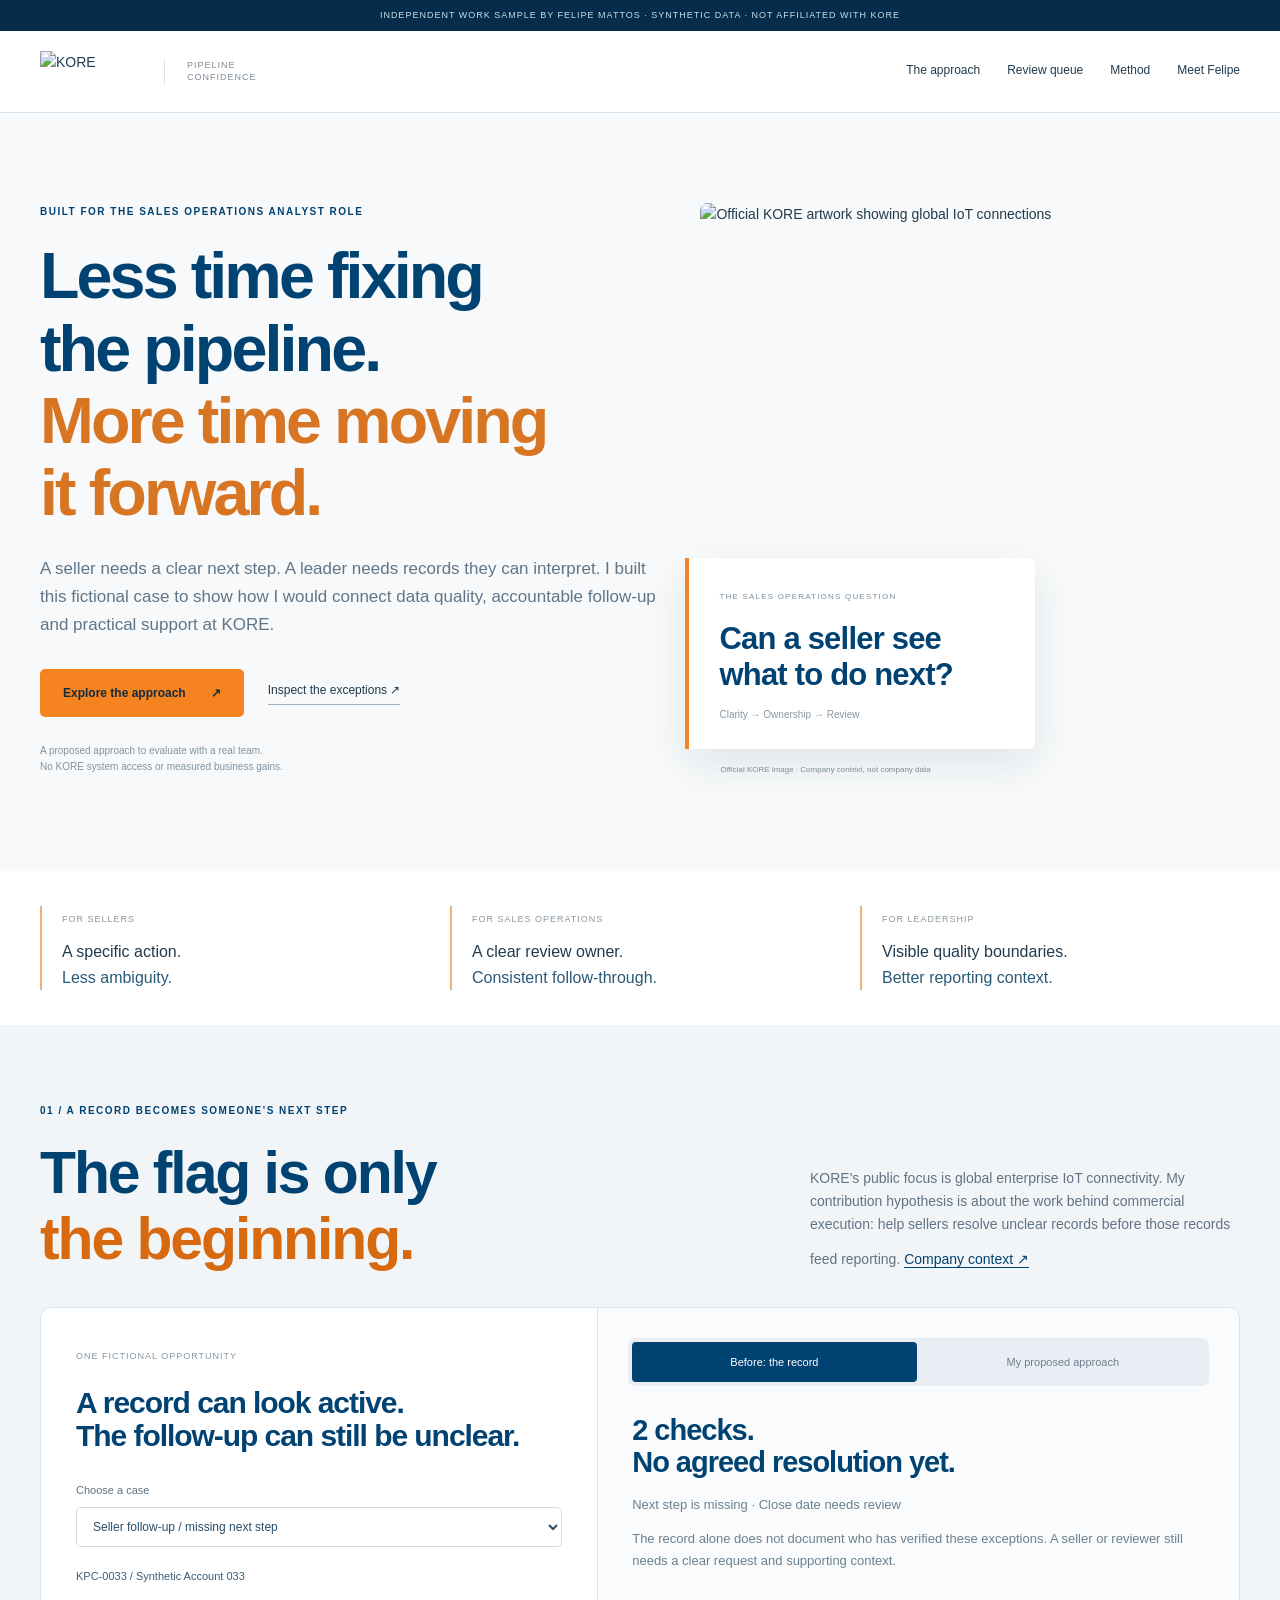
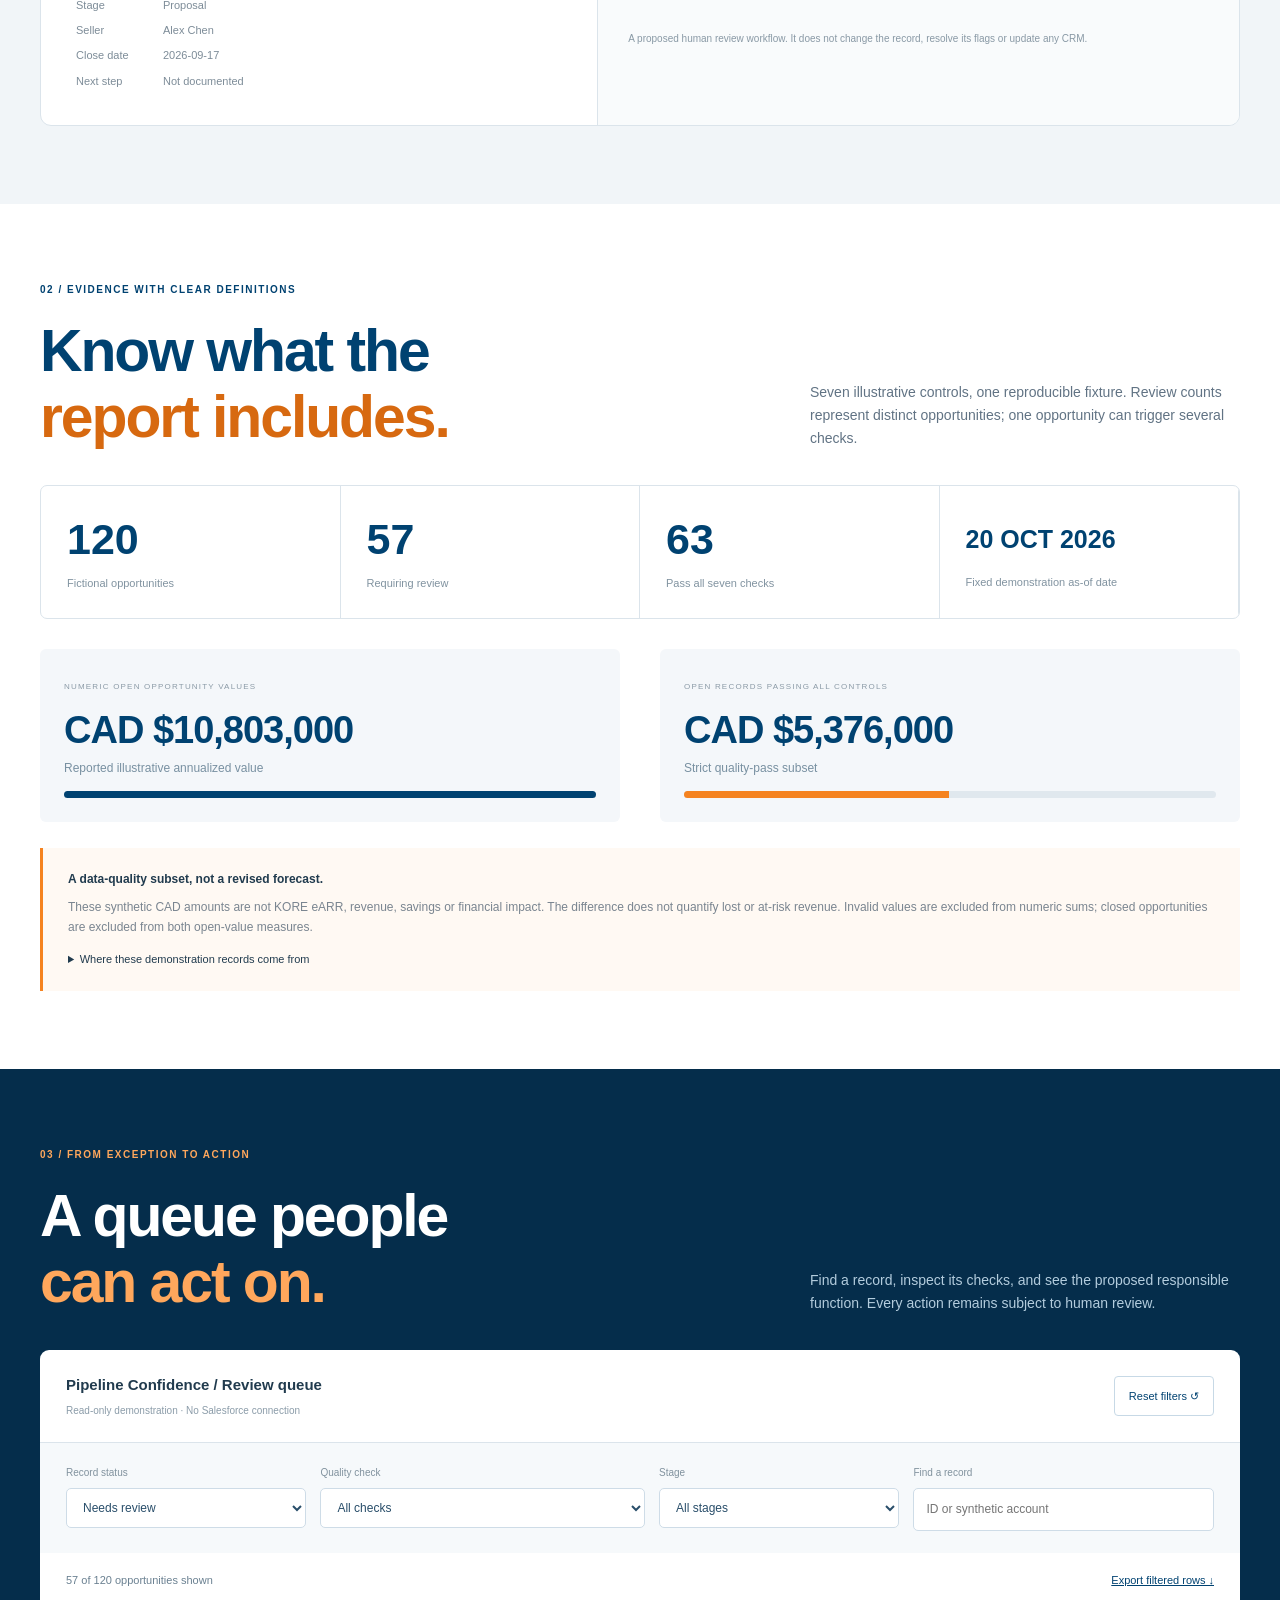
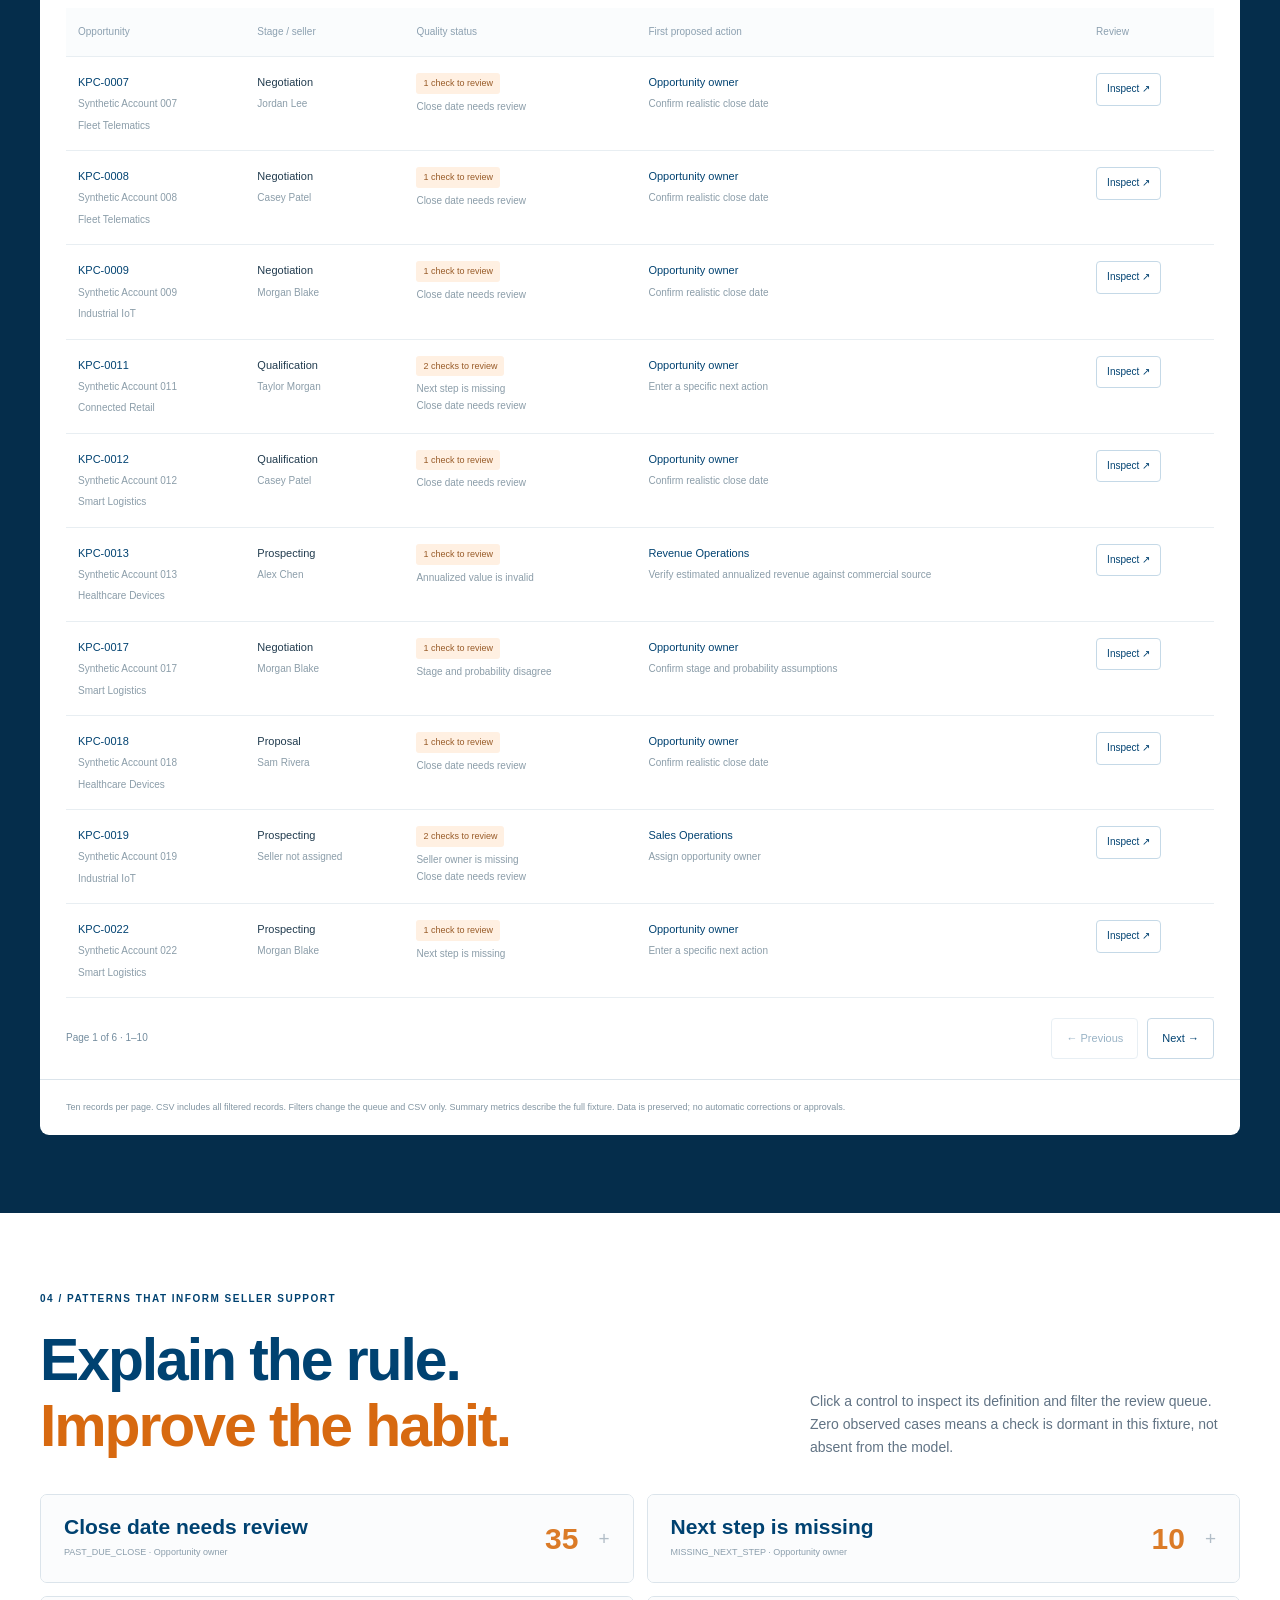
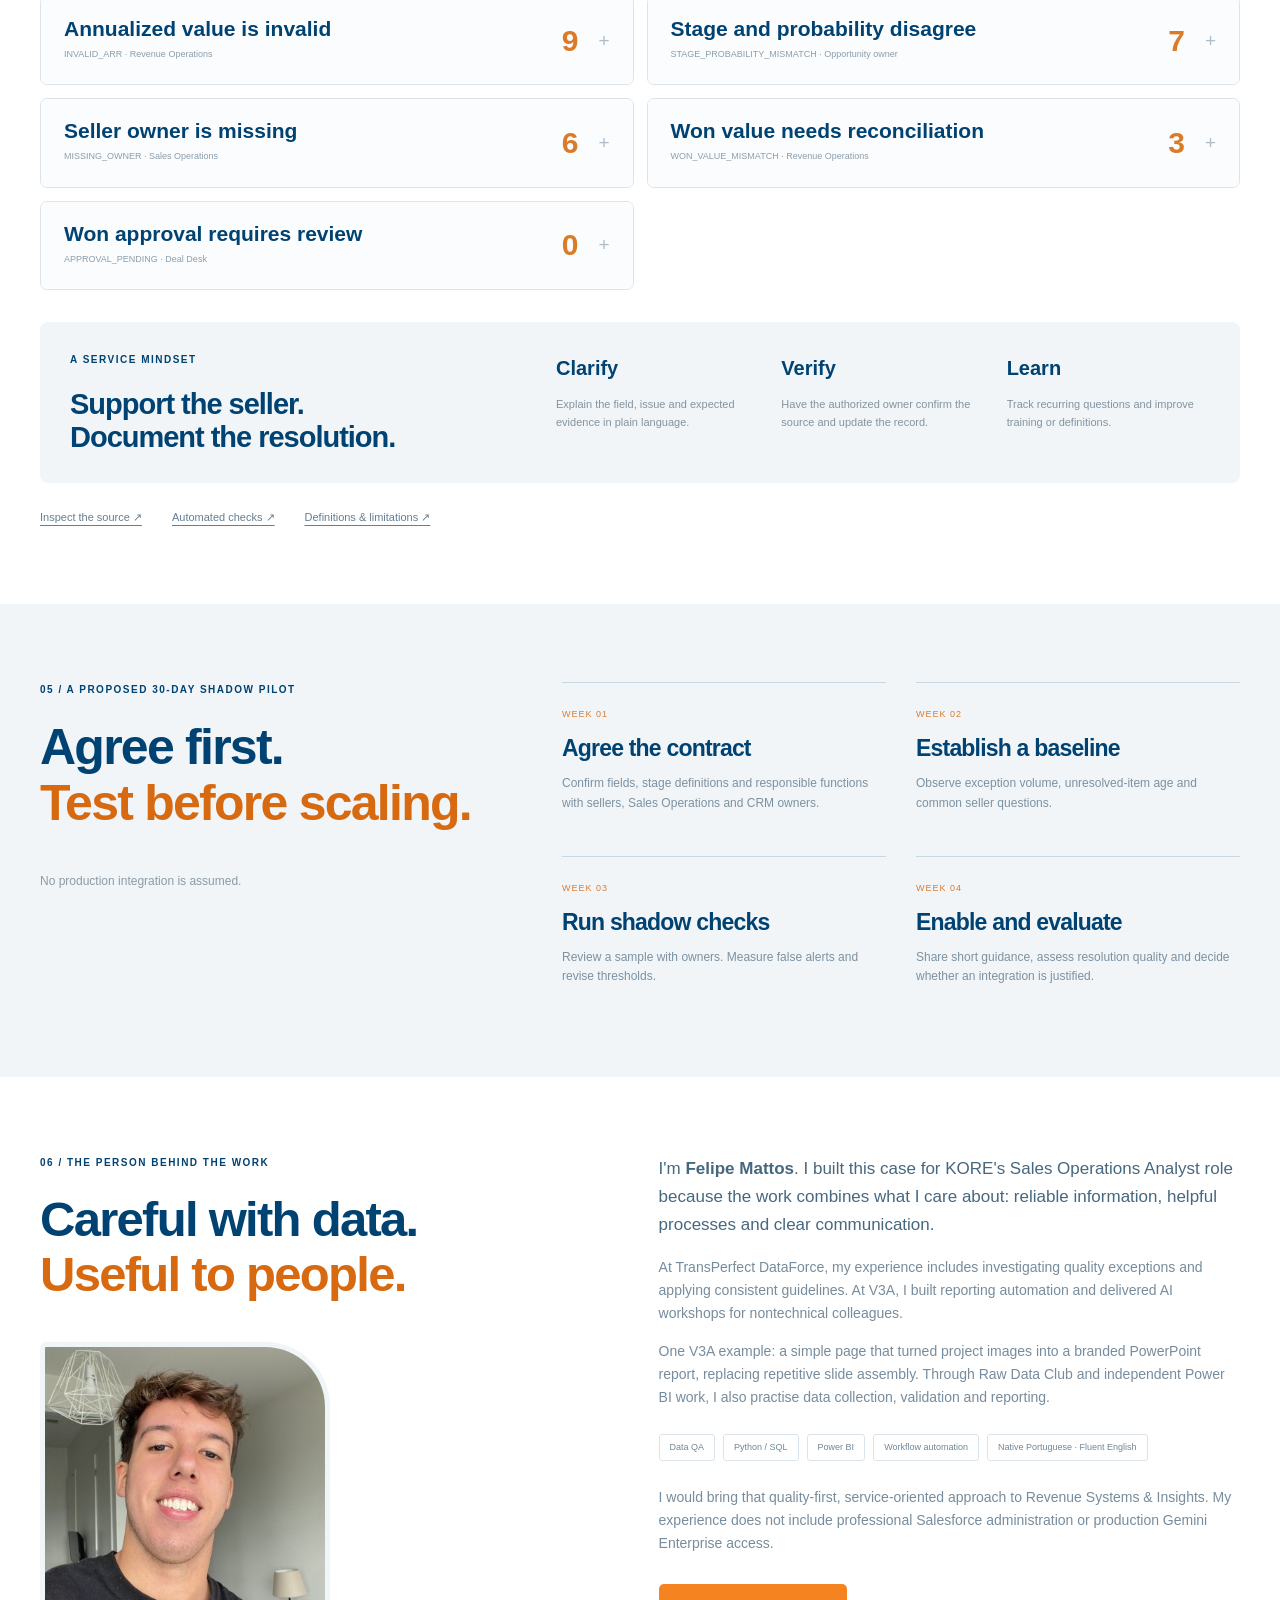
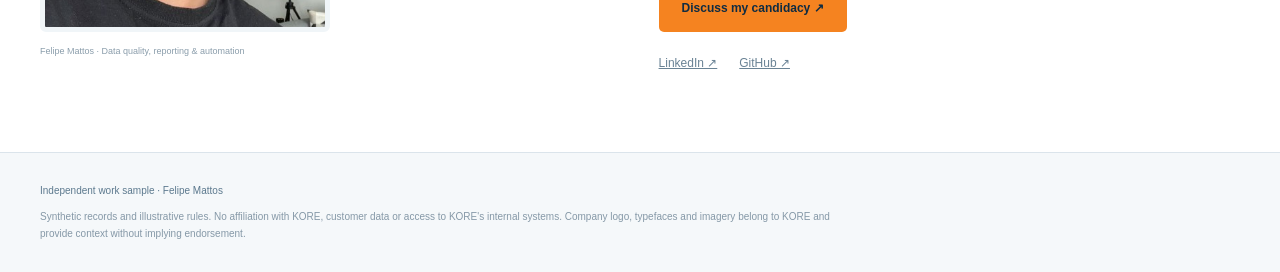
==== commit 82d89086: "Keep the review queue concise with accessible pagination" ====
--- a/index.html
+++ b/index.html
@@ -6,7 +6,7 @@
 <section class="section pale" id="approach"><div class="wrap"><p class="eyebrow">01 / A RECORD BECOMES SOMEONE'S NEXT STEP</p><div class="section-heading"><h2>The flag is only<br><em>the beginning.</em></h2><p>KORE's public focus is global enterprise IoT connectivity. My contribution hypothesis is about the work behind commercial execution: help sellers resolve unclear records before those records feed reporting. <a href="https://www.korewireless.com/" target="_blank" rel="noopener">Company context ↗</a></p></div>
 <div class="story"><div class="story-context"><span class="mini-label">ONE FICTIONAL OPPORTUNITY</span><h3>A record can look active.<br>The follow-up can still be unclear.</h3><label for="example">Choose a case<select id="example"><option value="KPC-0033">Seller follow-up / missing next step</option><option value="KPC-0019">Ownership / seller not assigned</option><option value="KPC-0069">Reconciliation / won value differs</option></select></label><div id="record-preview"></div></div><div class="story-view"><div class="switch" role="group" aria-label="Choose walkthrough view"><button id="case-before" aria-pressed="true">Before: the record</button><button id="case-after" aria-pressed="false">My proposed approach</button></div><div id="case-result" aria-live="polite"></div><p class="small-note">A proposed human review workflow. It does not change the record, resolve its flags or update any CRM.</p></div></div></div></section>
 <section class="section wrap" id="evidence"><p class="eyebrow">02 / EVIDENCE WITH CLEAR DEFINITIONS</p><div class="section-heading"><h2>Know what the<br><em>report includes.</em></h2><p>Seven illustrative controls, one reproducible fixture. Review counts represent distinct opportunities; one opportunity can trigger several checks.</p></div><div class="metrics" aria-label="Synthetic fixture counts"><div><b id="total">—</b><span>Fictional opportunities</span></div><div><b id="review">—</b><span>Requiring review</span></div><div><b id="passed">—</b><span>Pass all seven checks</span></div><div><b>20 OCT 2026</b><span>Fixed demonstration as-of date</span></div></div><div class="value-comparison"><div><span>NUMERIC OPEN OPPORTUNITY VALUES</span><strong id="reported">—</strong><p>Reported illustrative annualized value</p><div class="value-track"><i></i></div></div><div><span>OPEN RECORDS PASSING ALL CONTROLS</span><strong id="strict">—</strong><p>Strict quality-pass subset</p><div class="value-track"><i id="strict-bar"></i></div></div></div><div class="definition-note"><b>A data-quality subset, not a revised forecast.</b><p>These synthetic CAD amounts are not KORE eARR, revenue, savings or financial impact. The difference does not quantify lost or at-risk revenue. Invalid values are excluded from numeric sums; closed opportunities are excluded from both open-value measures.</p><details><summary>Where these demonstration records come from</summary><p>These original synthetic records are generated with seed 20261020, evaluated as of 20 October 2026, and preserved in the repository. All accounts, owners and values are invented. The browser and Python checks are tested for agreement.</p></details></div></section>
-<section class="section navy" id="queue"><div class="wrap"><p class="eyebrow">03 / FROM EXCEPTION TO ACTION</p><div class="section-heading"><h2>A queue people<br><em>can act on.</em></h2><p>Find a record, inspect its checks, and see the proposed responsible function. Every action remains subject to human review.</p></div><div class="dashboard"><div class="dash-head"><div><b>Pipeline Confidence / Review queue</b><span>Read-only demonstration · No Salesforce connection</span></div><button class="outline" id="reset">Reset filters ↺</button></div><div class="filters"><label>Record status<select id="status"><option value="review">Needs review</option><option value="all">All records</option><option value="pass">Passes controls</option></select></label><label>Quality check<select id="rule"><option value="all">All checks</option></select></label><label>Stage<select id="stage"><option value="all">All stages</option></select></label><label class="search">Find a record<input id="search" type="search" placeholder="ID or synthetic account"></label></div><div class="queue-meta"><span id="count" role="status" aria-live="polite"></span><a id="export" download="fictional-pipeline-review.csv" href="#">Export visible rows ↓</a></div><p class="table-hint">Swipe sideways to see proposed actions and inspect a record →</p><div class="table-scroll"><table><caption>Fictional opportunity review queue</caption><thead><tr><th>Opportunity</th><th>Stage / seller</th><th>Quality status</th><th>First proposed action</th><th>Review</th></tr></thead><tbody id="rows"></tbody></table></div><div class="dash-foot">Filters change the queue and CSV only. Summary metrics describe the full fixture. Data is preserved; no automatic corrections or approvals.</div></div></div></section>
+<section class="section navy" id="queue"><div class="wrap"><p class="eyebrow">03 / FROM EXCEPTION TO ACTION</p><div class="section-heading"><h2>A queue people<br><em>can act on.</em></h2><p>Find a record, inspect its checks, and see the proposed responsible function. Every action remains subject to human review.</p></div><div class="dashboard"><div class="dash-head"><div><b>Pipeline Confidence / Review queue</b><span>Read-only demonstration · No Salesforce connection</span></div><button class="outline" id="reset">Reset filters ↺</button></div><div class="filters"><label>Record status<select id="status"><option value="review">Needs review</option><option value="all">All records</option><option value="pass">Passes controls</option></select></label><label>Quality check<select id="rule"><option value="all">All checks</option></select></label><label>Stage<select id="stage"><option value="all">All stages</option></select></label><label class="search">Find a record<input id="search" type="search" placeholder="ID or synthetic account"></label></div><div class="queue-meta"><span id="count" role="status" aria-live="polite"></span><a id="export" download="fictional-pipeline-review.csv" href="#">Export filtered rows ↓</a></div><p class="table-hint">Swipe sideways to see proposed actions and inspect a record →</p><div class="table-scroll"><table><caption>Fictional opportunity review queue</caption><thead><tr><th>Opportunity</th><th>Stage / seller</th><th>Quality status</th><th>First proposed action</th><th>Review</th></tr></thead><tbody id="rows"></tbody></table></div><div class="pagination"><span id="page-info" aria-live="polite"></span><div><button id="previous" class="outline" type="button">← Previous</button><button id="next" class="outline" type="button">Next →</button></div></div><div class="dash-foot">Ten records per page. CSV includes all filtered records. Filters change the queue and CSV only. Summary metrics describe the full fixture. Data is preserved; no automatic corrections or approvals.</div></div></div></section>
 <section class="section wrap" id="method"><p class="eyebrow">04 / PATTERNS THAT INFORM SELLER SUPPORT</p><div class="section-heading"><h2>Explain the rule.<br><em>Improve the habit.</em></h2><p>Click a control to inspect its definition and filter the review queue. Zero observed cases means a check is dormant in this fixture, not absent from the model.</p></div><div id="controls" class="controls"></div><div class="enablement"><div><p class="eyebrow">A SERVICE MINDSET</p><h3>Support the seller.<br>Document the resolution.</h3></div><ol><li><b>Clarify</b><span>Explain the field, issue and expected evidence in plain language.</span></li><li><b>Verify</b><span>Have the authorized owner confirm the source and update the record.</span></li><li><b>Learn</b><span>Track recurring questions and improve training or definitions.</span></li></ol></div><div class="proof-links"><a href="https://github.com/felipervm/kore-pipeline-confidence" target="_blank" rel="noopener">Inspect the source ↗</a><a href="https://github.com/felipervm/kore-pipeline-confidence/actions" target="_blank" rel="noopener">Automated checks ↗</a><a href="https://github.com/felipervm/kore-pipeline-confidence/blob/main/docs/method.md" target="_blank" rel="noopener">Definitions & limitations ↗</a></div></section>
 <section class="section pale"><div class="wrap pilot"><div><p class="eyebrow">05 / A PROPOSED 30-DAY SHADOW PILOT</p><h2>Agree first.<br><em>Test before scaling.</em></h2><p>No production integration is assumed.</p></div><div class="pilot-steps"><div><span>WEEK 01</span><h3>Agree the contract</h3><p>Confirm fields, stage definitions and responsible functions with sellers, Sales Operations and CRM owners.</p></div><div><span>WEEK 02</span><h3>Establish a baseline</h3><p>Observe exception volume, unresolved-item age and common seller questions.</p></div><div><span>WEEK 03</span><h3>Run shadow checks</h3><p>Review a sample with owners. Measure false alerts and revise thresholds.</p></div><div><span>WEEK 04</span><h3>Enable and evaluate</h3><p>Share short guidance, assess resolution quality and decide whether an integration is justified.</p></div></div></div></section>
 <section class="section wrap about" id="about"><div><p class="eyebrow">06 / THE PERSON BEHIND THE WORK</p><h2>Careful with data.<br><em>Useful to people.</em></h2><figure class="portrait"><img src="assets/felipe-mattos.png" alt="Felipe Mattos" width="400" height="400" loading="lazy"><figcaption>Felipe Mattos · Data quality, reporting & automation</figcaption></figure></div><div class="about-copy"><p class="intro">I'm <b>Felipe Mattos</b>. I built this case for KORE's Sales Operations Analyst role because the work combines what I care about: reliable information, helpful processes and clear communication.</p><p>At TransPerfect DataForce, my experience includes investigating quality exceptions and applying consistent guidelines. At V3A, I built reporting automation and delivered AI workshops for nontechnical colleagues.</p><p>One V3A example: a simple page that turned project images into a branded PowerPoint report, replacing repetitive slide assembly. Through Raw Data Club and independent Power BI work, I also practise data collection, validation and reporting.</p><div class="skill-strip"><span>Data QA</span><span>Python / SQL</span><span>Power BI</span><span>Workflow automation</span><span>Native Portuguese · Fluent English</span></div><p>I would bring that quality-first, service-oriented approach to Revenue Systems & Insights. My experience does not include professional Salesforce administration or production Gemini Enterprise access.</p><a class="button" href="mailto:felipervm22@gmail.com?subject=KORE%20Sales%20Operations%20work%20sample">Discuss my candidacy ↗</a><div class="contact-links"><a href="https://www.linkedin.com/in/felipervm/" target="_blank" rel="noopener">LinkedIn ↗</a><a href="https://github.com/felipervm/kore-pipeline-confidence" target="_blank" rel="noopener">GitHub ↗</a></div></div></section></main>
--- a/styles.css
+++ b/styles.css
@@ -4,3 +4,5 @@
 @media(max-width:760px){.hero-grid,.story,.pilot,.about{grid-template-columns:1fr}.hero-grid{gap:30px}.hero-copy{max-width:650px}.hero h1{font-size:61px}.hero-visual>img{height:330px;object-position:70% center}.hero-visual{max-width:600px}.visual-label{margin-top:-90px;margin-left:20px}.hero{padding:45px 0 35px}.section-heading{display:block}.section-heading>p{margin-top:23px;max-width:650px}.story-context{border-right:0;border-bottom:1px solid var(--line)}.metrics{grid-template-columns:repeat(2,1fr)}.value-comparison{gap:20px}.filters{grid-template-columns:repeat(2,1fr)}.controls{grid-template-columns:1fr}.enablement{grid-template-columns:1fr;gap:25px}.pilot{gap:25px}.about{gap:30px}.table-hint{display:block;font-size:9px;color:#8598a7;margin:0 26px 14px}.table-scroll table{min-width:850px}.table-scroll th:first-child,.table-scroll td:first-child{position:sticky;left:0;background:#fff;z-index:1;box-shadow:5px 0 7px #0d32490a}.table-scroll th:first-child{background:#fafcfd}.about h2{font-size:45px}}
 @media(max-width:500px){.wrap{width:calc(100% - 32px)}.notice{font-size:7px;letter-spacing:.5px;padding:8px 12px}.nav{min-height:66px}.brand img{width:79px;height:32px}.nav nav{gap:13px;font-size:9px}.nav nav a:nth-child(1){display:none}.hero h1{font-size:45px;line-height:1.06;letter-spacing:-.045em}.eyebrow{font-size:8px;letter-spacing:1px}.hero{padding-top:32px}.lead{font-size:15px}.actions{gap:18px;margin-top:24px}.button{font-size:11px;padding:13px 18px;gap:20px}.text-link{font-size:10px}.hero-note{font-size:9px;margin-top:22px}.hero-visual{padding:8px 0}.hero-visual>img{height:280px;border-radius:5px 45px 5px 5px}.visual-label{padding:20px;margin-left:12px;margin-right:25px;max-width:none}.visual-label strong{font-size:27px;margin:12px 0}.visual-label span{font-size:7px}.hero-visual figcaption{font-size:7px;margin-left:12px}.benefits{grid-template-columns:1fr;gap:22px;padding:28px 0}.benefits p{font-size:15px;margin-top:6px}.benefits p br{display:none}.benefits b{margin-left:5px}.section{padding:48px 0}.section-heading{margin-bottom:27px}.section-heading h2{font-size:41px}.section-heading>p{font-size:13px}.story-context,.story-view{padding:23px 19px}.story-context h3{font-size:27px}.story select{font-size:11px}#record-preview dl{font-size:10px;grid-template-columns:72px 1fr}.switch button{font-size:10px;padding:11px 8px}#case-result{padding-top:23px;min-height:235px}#case-result h3{font-size:26px}#case-result p{font-size:12px}.metrics>div{padding:20px 17px;border-bottom:1px solid var(--line)}.metrics b{font-size:35px}.metrics>div:last-child b{font-size:20px}.metrics span{font-size:10px}.value-comparison{grid-template-columns:1fr;gap:14px;margin-top:20px}.value-comparison>div{padding:22px}.value-comparison strong{font-size:34px}.definition-note{font-size:11px;padding:19px}.definition-note details{font-size:10px}.dash-head{display:block;padding:20px}.dash-head b{font-size:13px}.dash-head .outline{margin-top:15px}.filters{gap:12px;padding:20px 16px}.filters label{font-size:9px}.filters select,.filters input{font-size:10px;padding:10px 7px}.queue-meta{padding:17px;font-size:9px}.table-hint{font-size:8px;margin-left:17px}.table-scroll{padding:0 16px}.dash-foot{padding:18px;font-size:8px}.control summary{padding:18px}.control summary b{font-size:22px}.control summary small{font-size:8px}.control summary strong{font-size:28px}.control-content{padding:0 18px 18px;font-size:11px}.enablement{padding:23px}.enablement h3{font-size:28px}.enablement ol{grid-template-columns:1fr;gap:18px}.enablement li{display:grid;grid-template-columns:65px 1fr;gap:15px}.enablement b{font-size:19px}.enablement li span{font-size:11px;margin:0}.proof-links{gap:15px;font-size:10px}.pilot h2{font-size:40px}.pilot-steps{gap:25px 18px}.pilot-steps h3{font-size:22px}.pilot-steps span{font-size:8px}.pilot-steps p{font-size:11px}.about h2{font-size:40px}.portrait{max-width:240px}.about-copy .intro{font-size:16px}.about-copy p{font-size:13px}.portrait figcaption{font-size:8px}.skill-strip span{font-size:8px}dialog{padding:23px}.dialog-head h2{font-size:24px}.inspection-issue{padding:15px}.inspection-issue h3{font-size:22px}}
 @media(prefers-reduced-motion:reduce){html{scroll-behavior:auto}}
+
+.pagination{display:flex;align-items:center;justify-content:space-between;gap:20px;padding:20px 26px;font-size:10px;color:#748d9f}.pagination>div{display:flex;gap:9px}.pagination button:disabled{opacity:.4;cursor:default}@media(max-width:500px){.pagination{padding:18px 16px;display:block;font-size:9px}.pagination>div{margin-top:12px}.pagination .outline{font-size:10px}}
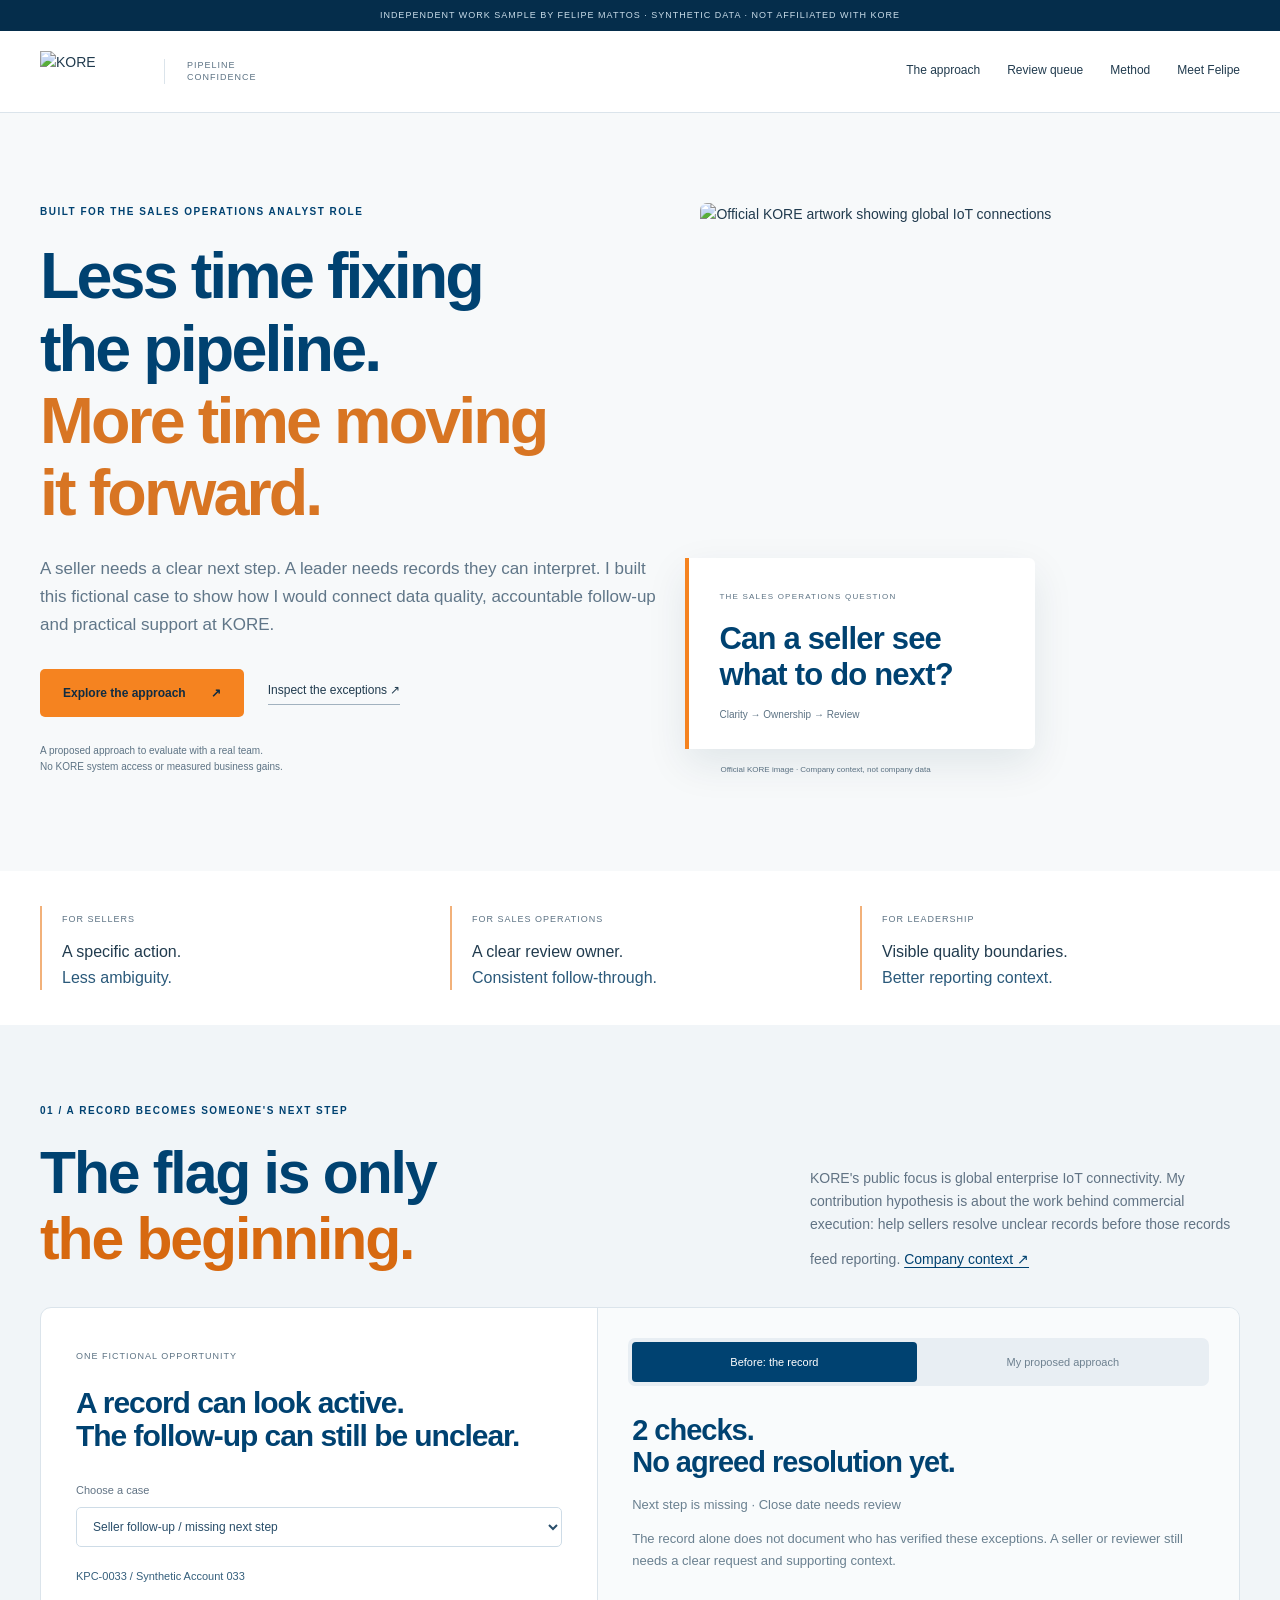
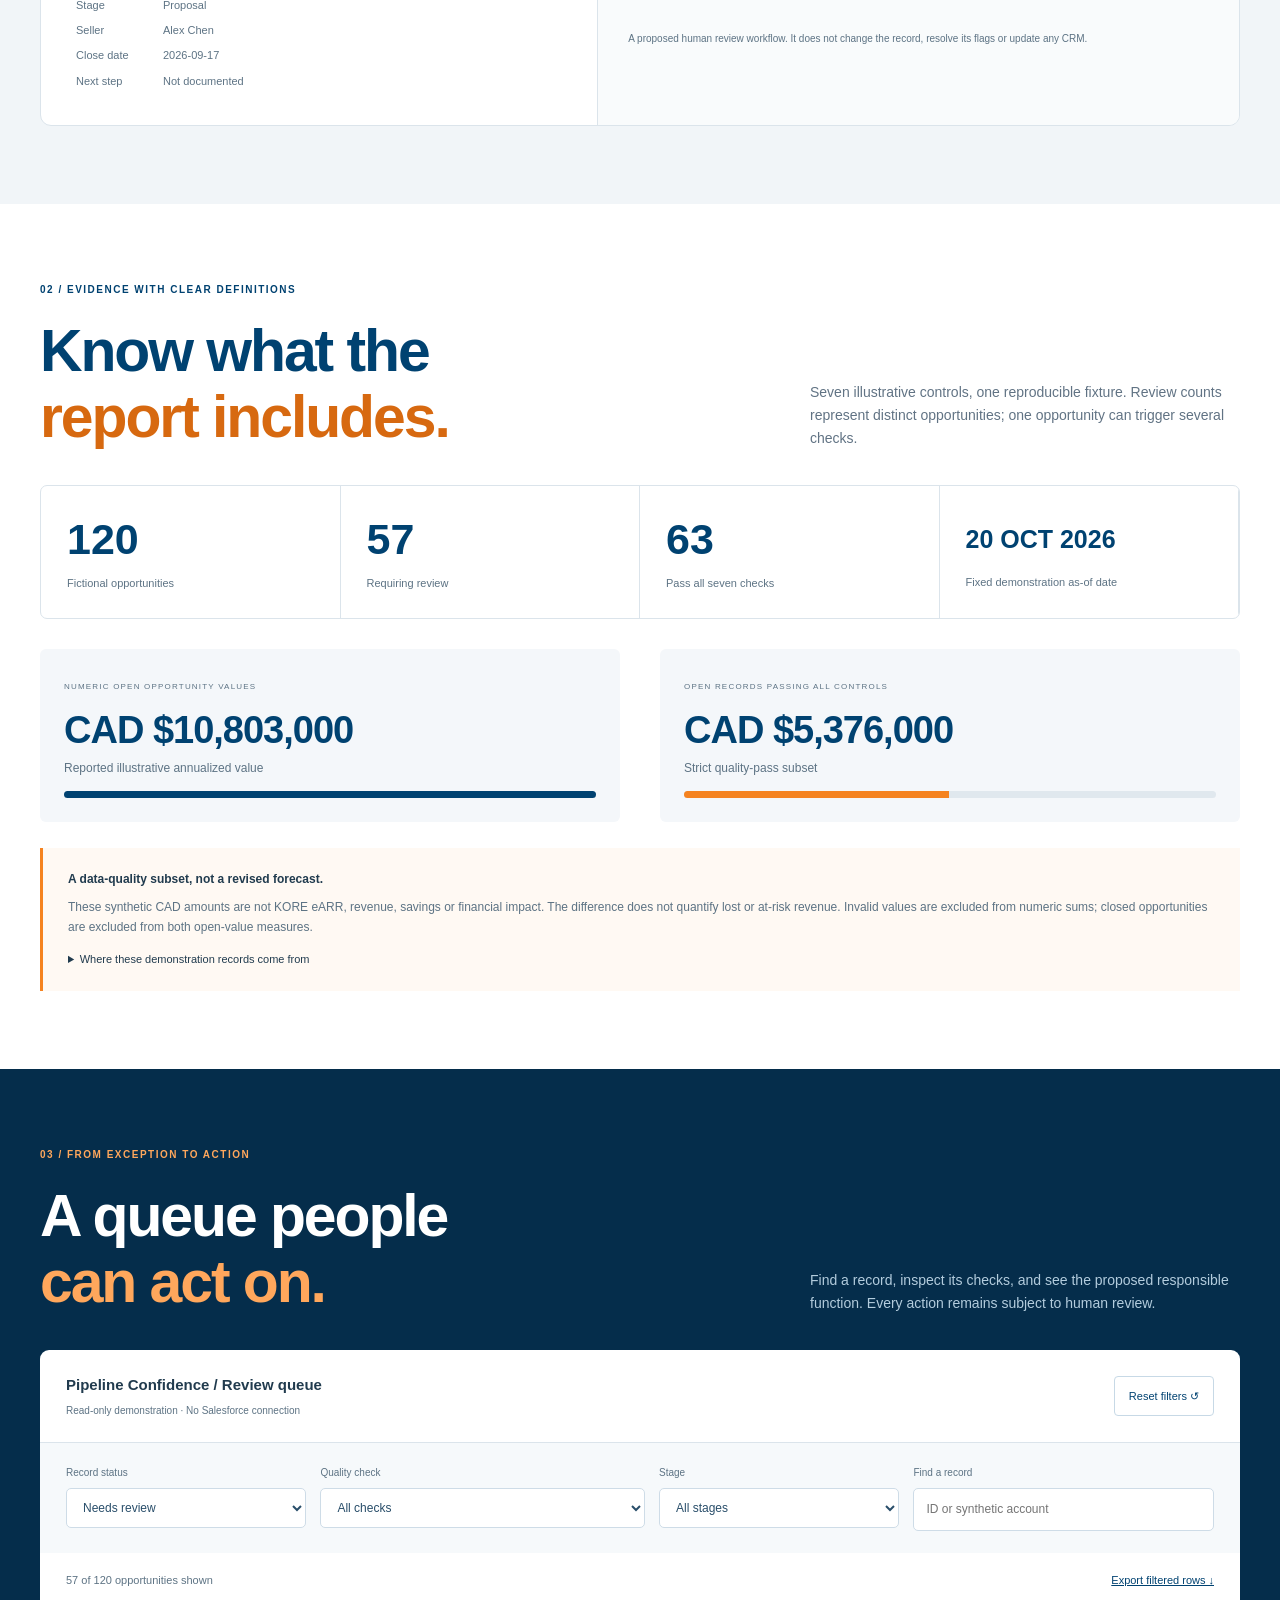
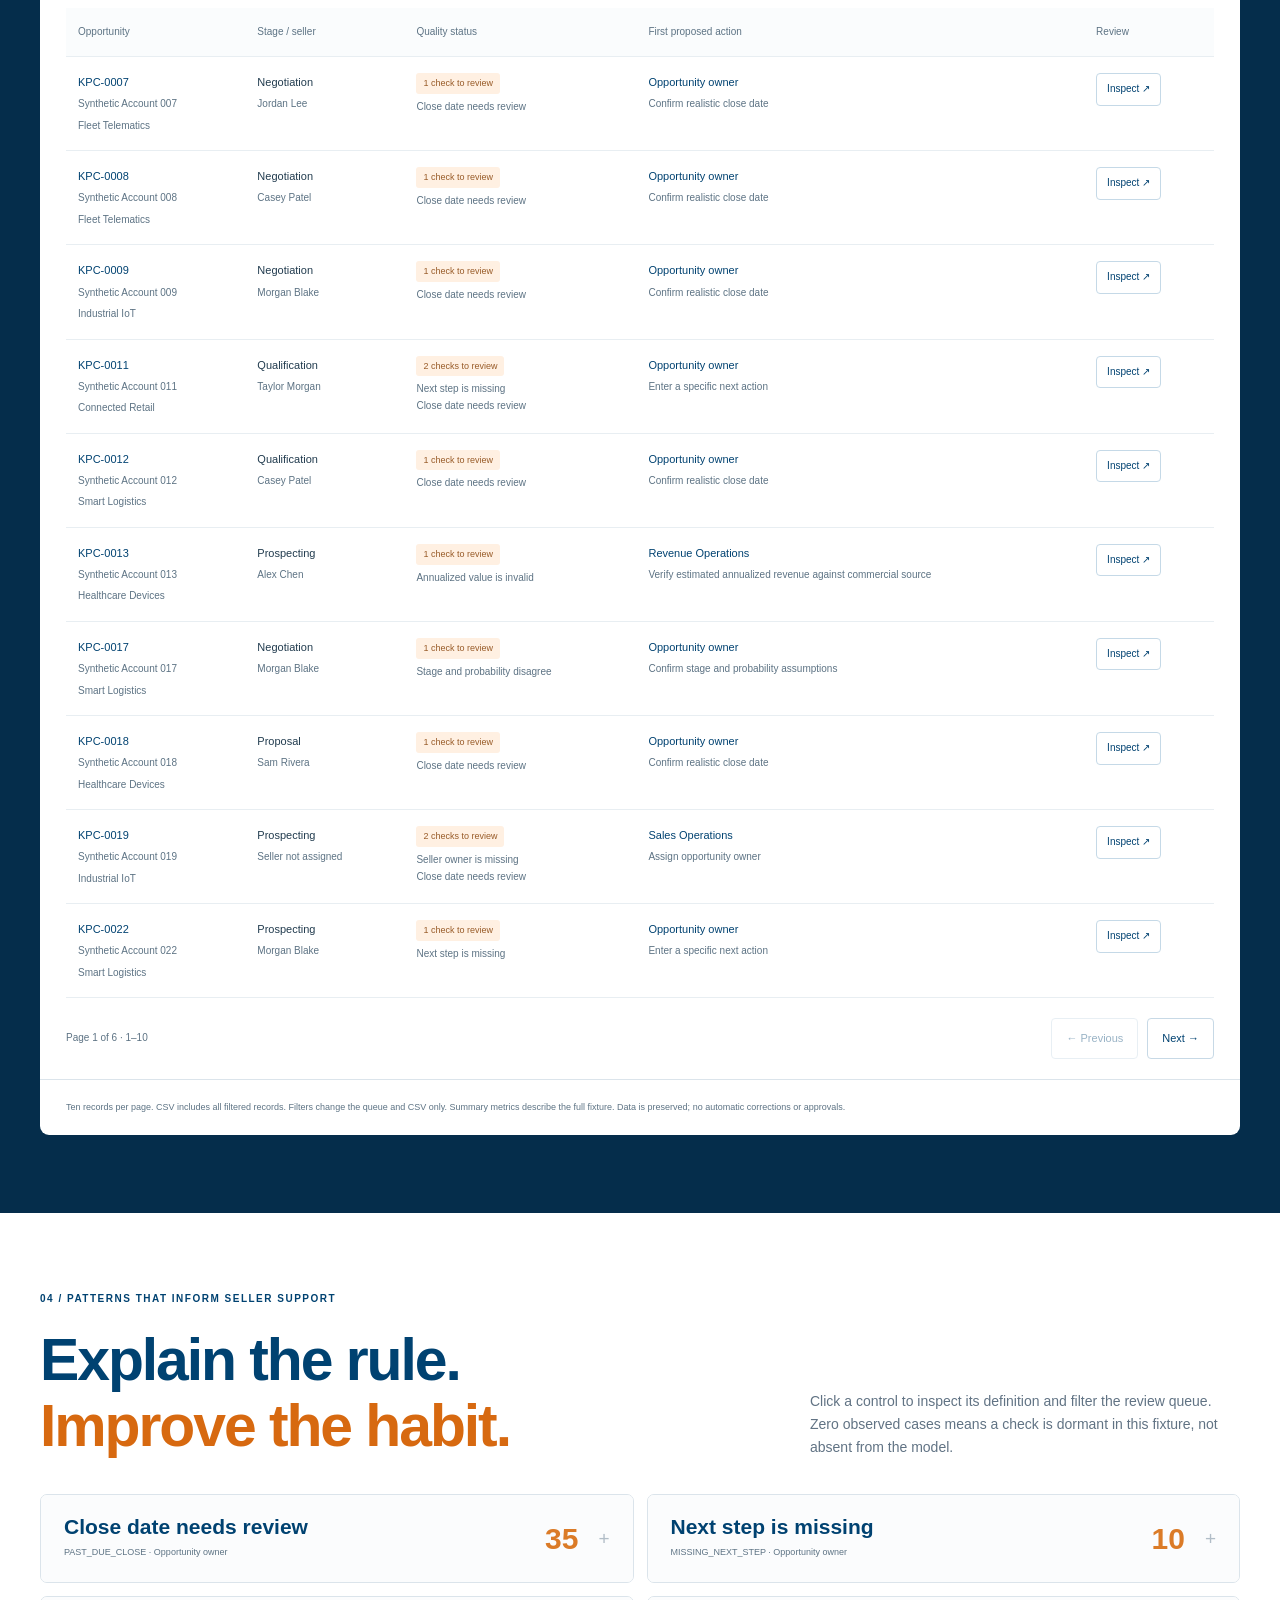
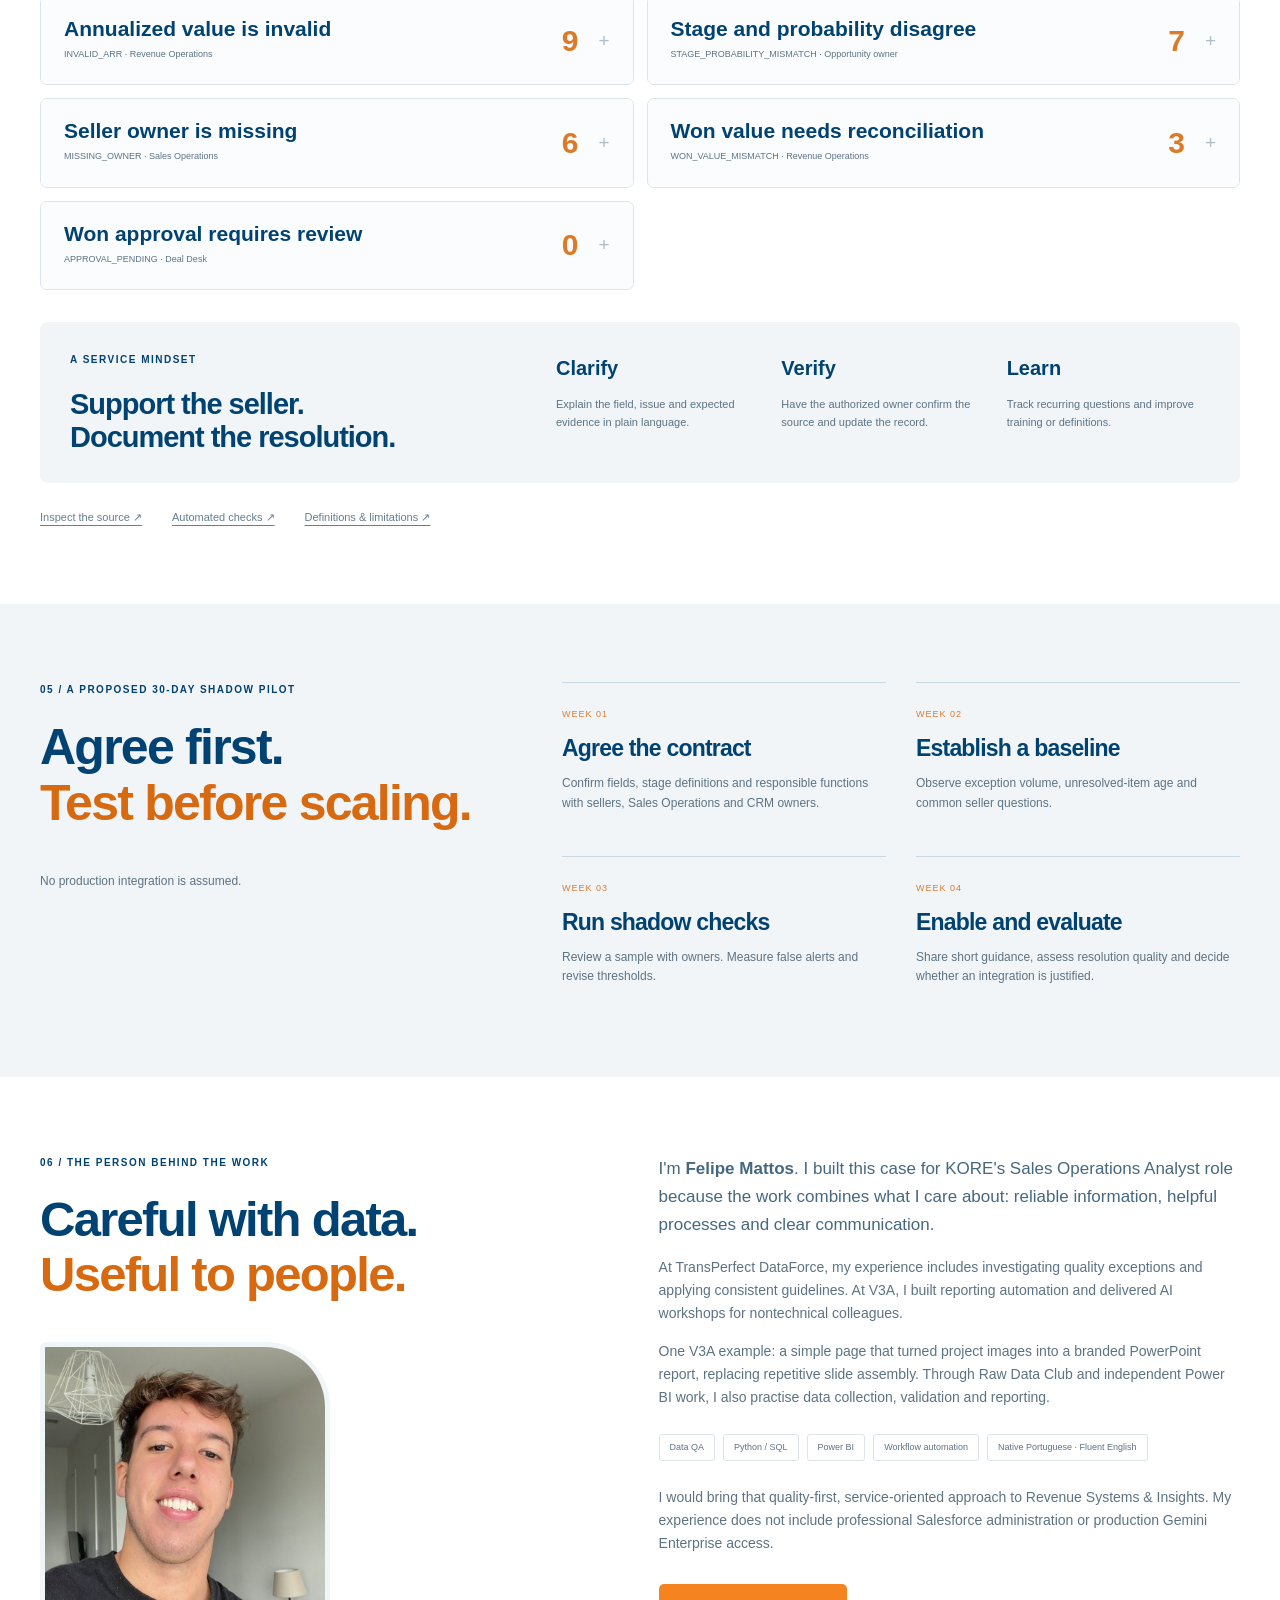
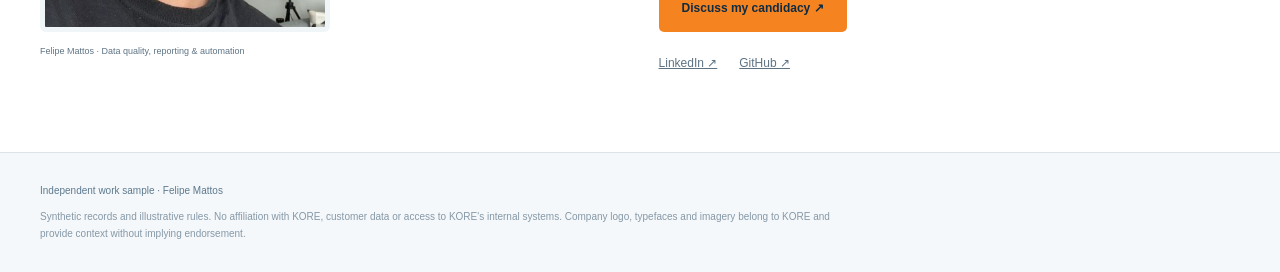
==== commit 34360af1: "Version updated assets so pagination loads consistently" ====
--- a/index.html
+++ b/index.html
@@ -1,4 +1,4 @@
-<!doctype html><html lang="en"><head><meta charset="utf-8"><meta name="viewport" content="width=device-width,initial-scale=1"><title>Pipeline Confidence — Felipe Mattos × KORE</title><meta name="description" content="A fictional Sales Operations work sample by Felipe Mattos: clearer seller actions, accountable pipeline reviews and transparent reporting."><link rel="stylesheet" href="styles.css?v=kore-20261020"></head><body>
+<!doctype html><html lang="en"><head><meta charset="utf-8"><meta name="viewport" content="width=device-width,initial-scale=1"><title>Pipeline Confidence — Felipe Mattos × KORE</title><meta name="description" content="A fictional Sales Operations work sample by Felipe Mattos: clearer seller actions, accountable pipeline reviews and transparent reporting."><link rel="stylesheet" href="styles.css?v=kore-20261020-final"></head><body>
 <a class="skip" href="#main">Skip to content</a><div class="notice">INDEPENDENT WORK SAMPLE BY FELIPE MATTOS · SYNTHETIC DATA · NOT AFFILIATED WITH KORE</div>
 <header><div class="wrap nav"><a class="brand" href="#home"><img src="https://www.korewireless.com/wp-content/uploads/logo.png" alt="KORE" width="110" height="40"><span>PIPELINE<br>CONFIDENCE</span></a><nav aria-label="Main navigation"><a href="#approach">The approach</a><a href="#queue">Review queue</a><a href="#method">Method</a><a href="#about">Meet Felipe</a></nav></div></header>
 <main id="main"><section class="hero" id="home"><div class="wrap hero-grid"><div class="hero-copy"><p class="eyebrow">BUILT FOR THE SALES OPERATIONS ANALYST ROLE</p><h1>Less time fixing<br>the pipeline.<br><em>More time moving<br>it forward.</em></h1><p class="lead">A seller needs a clear next step. A leader needs records they can interpret. I built this fictional case to show how I would connect data quality, accountable follow-up and practical support at KORE.</p><div class="actions"><a class="button" href="#approach">Explore the approach <span>↗</span></a><a class="text-link" href="#queue">Inspect the exceptions ↗</a></div><p class="hero-note">A proposed approach to evaluate with a real team.<br>No KORE system access or measured business gains.</p></div><figure class="hero-visual"><img src="https://www.korewireless.com/wp-content/uploads/KORE_Home_Banner-1.webp" alt="Official KORE artwork showing global IoT connections" fetchpriority="high"><div class="visual-label"><span>THE SALES OPERATIONS QUESTION</span><strong>Can a seller see<br>what to do next?</strong><p>Clarity → Ownership → Review</p></div><figcaption>Official KORE image · Company context, not company data</figcaption></figure></div></section>
@@ -12,4 +12,4 @@
 <section class="section wrap about" id="about"><div><p class="eyebrow">06 / THE PERSON BEHIND THE WORK</p><h2>Careful with data.<br><em>Useful to people.</em></h2><figure class="portrait"><img src="assets/felipe-mattos.png" alt="Felipe Mattos" width="400" height="400" loading="lazy"><figcaption>Felipe Mattos · Data quality, reporting & automation</figcaption></figure></div><div class="about-copy"><p class="intro">I'm <b>Felipe Mattos</b>. I built this case for KORE's Sales Operations Analyst role because the work combines what I care about: reliable information, helpful processes and clear communication.</p><p>At TransPerfect DataForce, my experience includes investigating quality exceptions and applying consistent guidelines. At V3A, I built reporting automation and delivered AI workshops for nontechnical colleagues.</p><p>One V3A example: a simple page that turned project images into a branded PowerPoint report, replacing repetitive slide assembly. Through Raw Data Club and independent Power BI work, I also practise data collection, validation and reporting.</p><div class="skill-strip"><span>Data QA</span><span>Python / SQL</span><span>Power BI</span><span>Workflow automation</span><span>Native Portuguese · Fluent English</span></div><p>I would bring that quality-first, service-oriented approach to Revenue Systems & Insights. My experience does not include professional Salesforce administration or production Gemini Enterprise access.</p><a class="button" href="mailto:felipervm22@gmail.com?subject=KORE%20Sales%20Operations%20work%20sample">Discuss my candidacy ↗</a><div class="contact-links"><a href="https://www.linkedin.com/in/felipervm/" target="_blank" rel="noopener">LinkedIn ↗</a><a href="https://github.com/felipervm/kore-pipeline-confidence" target="_blank" rel="noopener">GitHub ↗</a></div></div></section></main>
 <footer><div class="wrap"><b>Independent work sample · Felipe Mattos</b><p>Synthetic records and illustrative rules. No affiliation with KORE, customer data or access to KORE's internal systems. Company logo, typefaces and imagery belong to KORE and provide context without implying endorsement.</p></div></footer>
 <dialog id="inspection" aria-labelledby="inspection-title"><div class="dialog-head"><div><span class="eyebrow">FICTIONAL OPPORTUNITY / HUMAN REVIEW</span><h2 id="inspection-title"></h2></div><button id="close" aria-label="Close inspection">✕</button></div><div id="inspection-body"></div><p class="small-note">Proposed actions only. Nothing has been executed or written back to a CRM.</p></dialog>
-<script src="data.js?v=kore-20261020"></script><script src="engine.js?v=kore-20261020"></script><script src="app.js?v=kore-20261020"></script></body></html>
+<script src="data.js?v=kore-20261020-final"></script><script src="engine.js?v=kore-20261020-final"></script><script src="app.js?v=kore-20261020-final"></script></body></html>
--- a/styles.css
+++ b/styles.css
@@ -6,3 +6,6 @@
 @media(prefers-reduced-motion:reduce){html{scroll-behavior:auto}}
 
 .pagination{display:flex;align-items:center;justify-content:space-between;gap:20px;padding:20px 26px;font-size:10px;color:#748d9f}.pagination>div{display:flex;gap:9px}.pagination button:disabled{opacity:.4;cursor:default}@media(max-width:500px){.pagination{padding:18px 16px;display:block;font-size:9px}.pagination>div{margin-top:12px}.pagination .outline{font-size:10px}}
+
+/* Readable supporting text on light surfaces. */
+.brand span,.hero-note,.hero-visual figcaption,.visual-label span,.visual-label p,.benefits span,.mini-label,#record-preview,.small-note,.metrics span,.value-comparison span,.value-comparison p,.definition-note p,.dash-head span,.filters label,.queue-meta,.table-hint,th,td small,.dash-foot,.control summary small,.control-content,.control-content span,.enablement li span,.pilot>div>p:not(.eyebrow),.pilot-steps p,.portrait figcaption,.about-copy p,.skill-strip span,.contact-links,.inspection-meta,.inspection-issue p,.inspection-issue small,.pagination{color:#5d7384}.about-copy .intro{color:#46687f}
